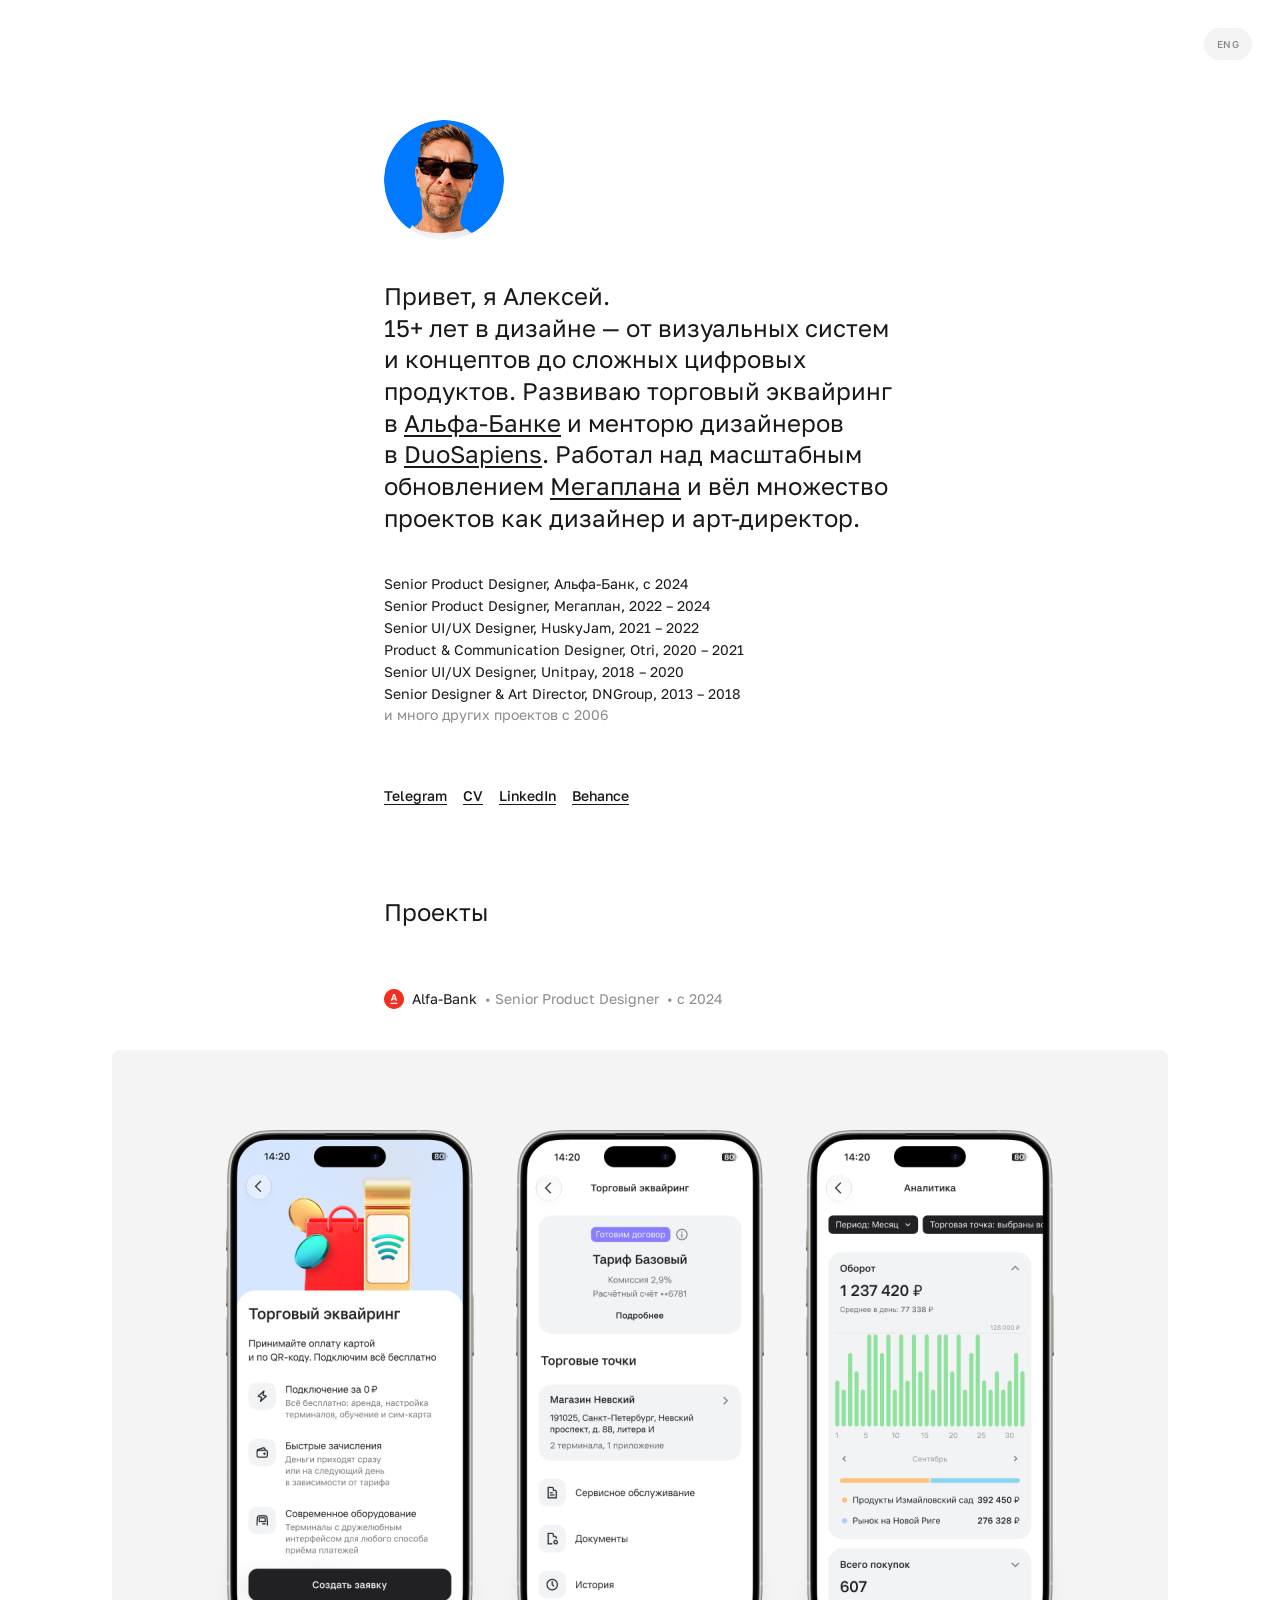
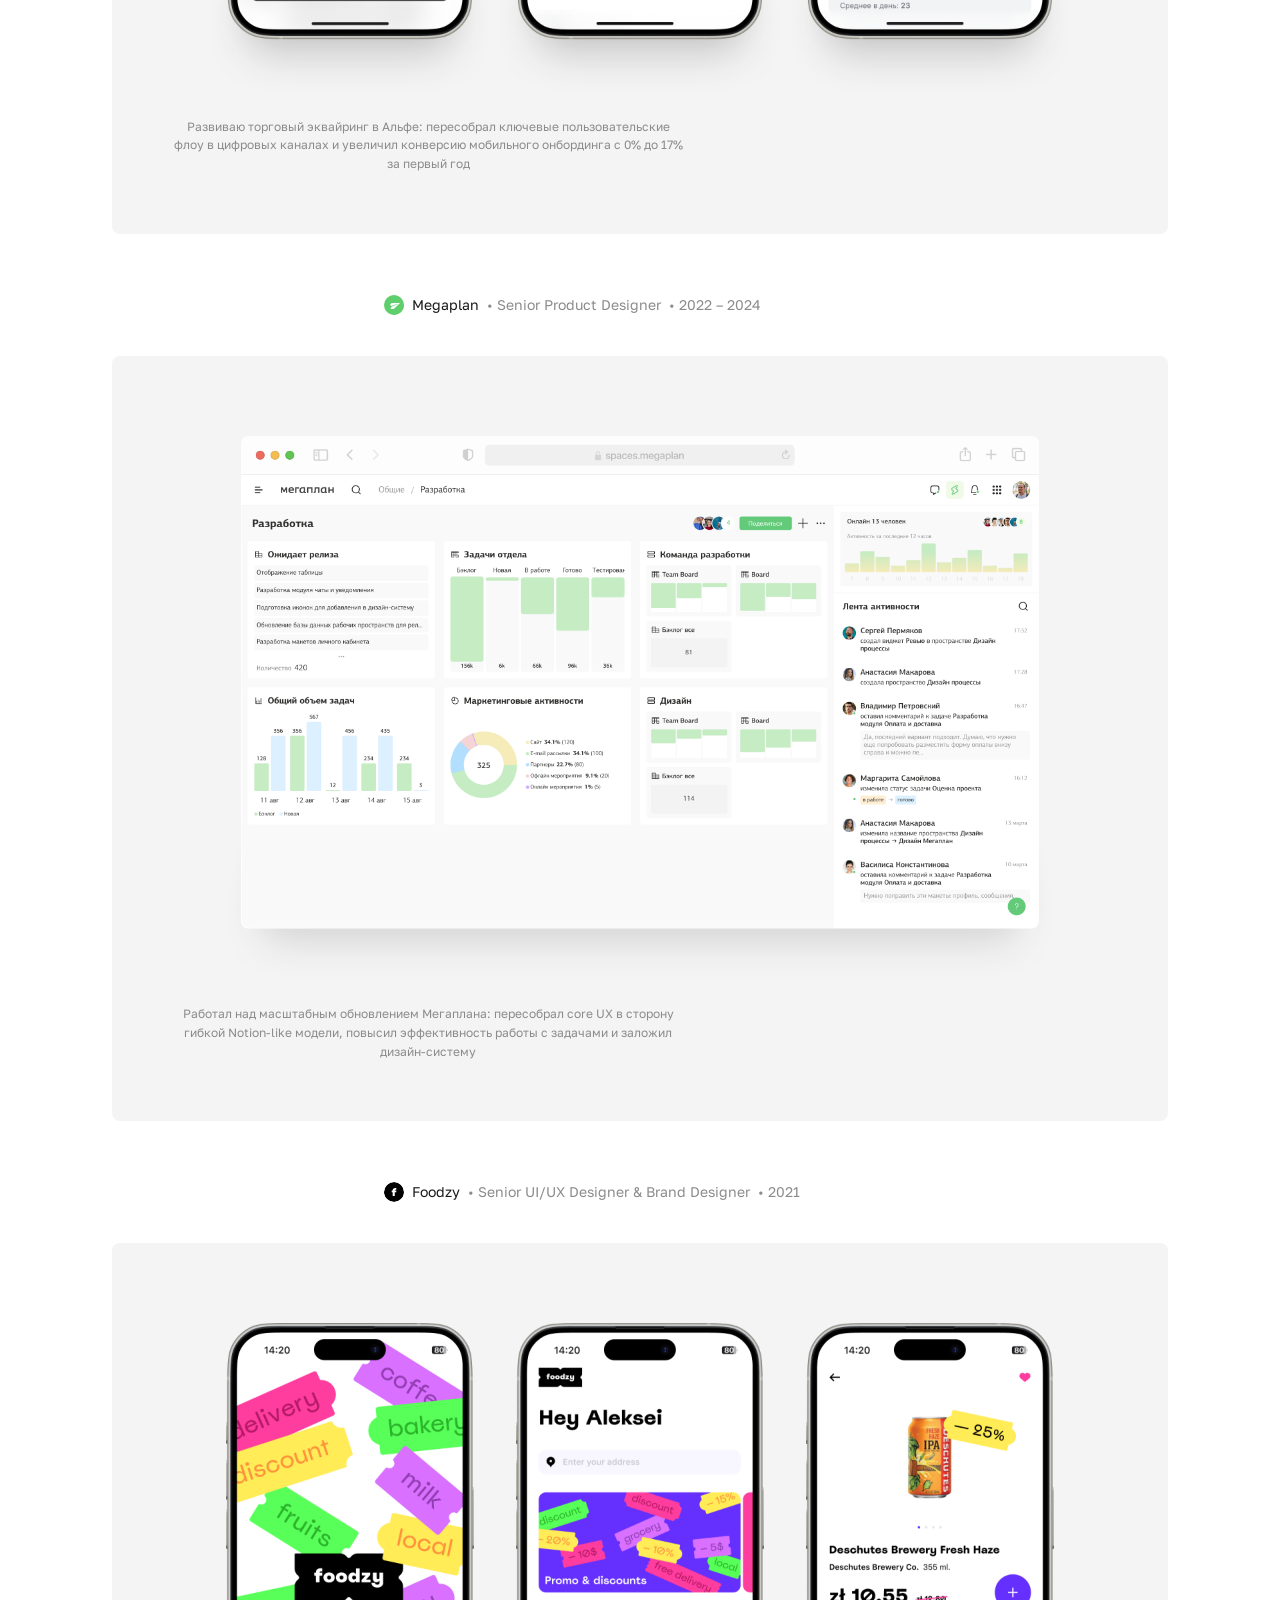
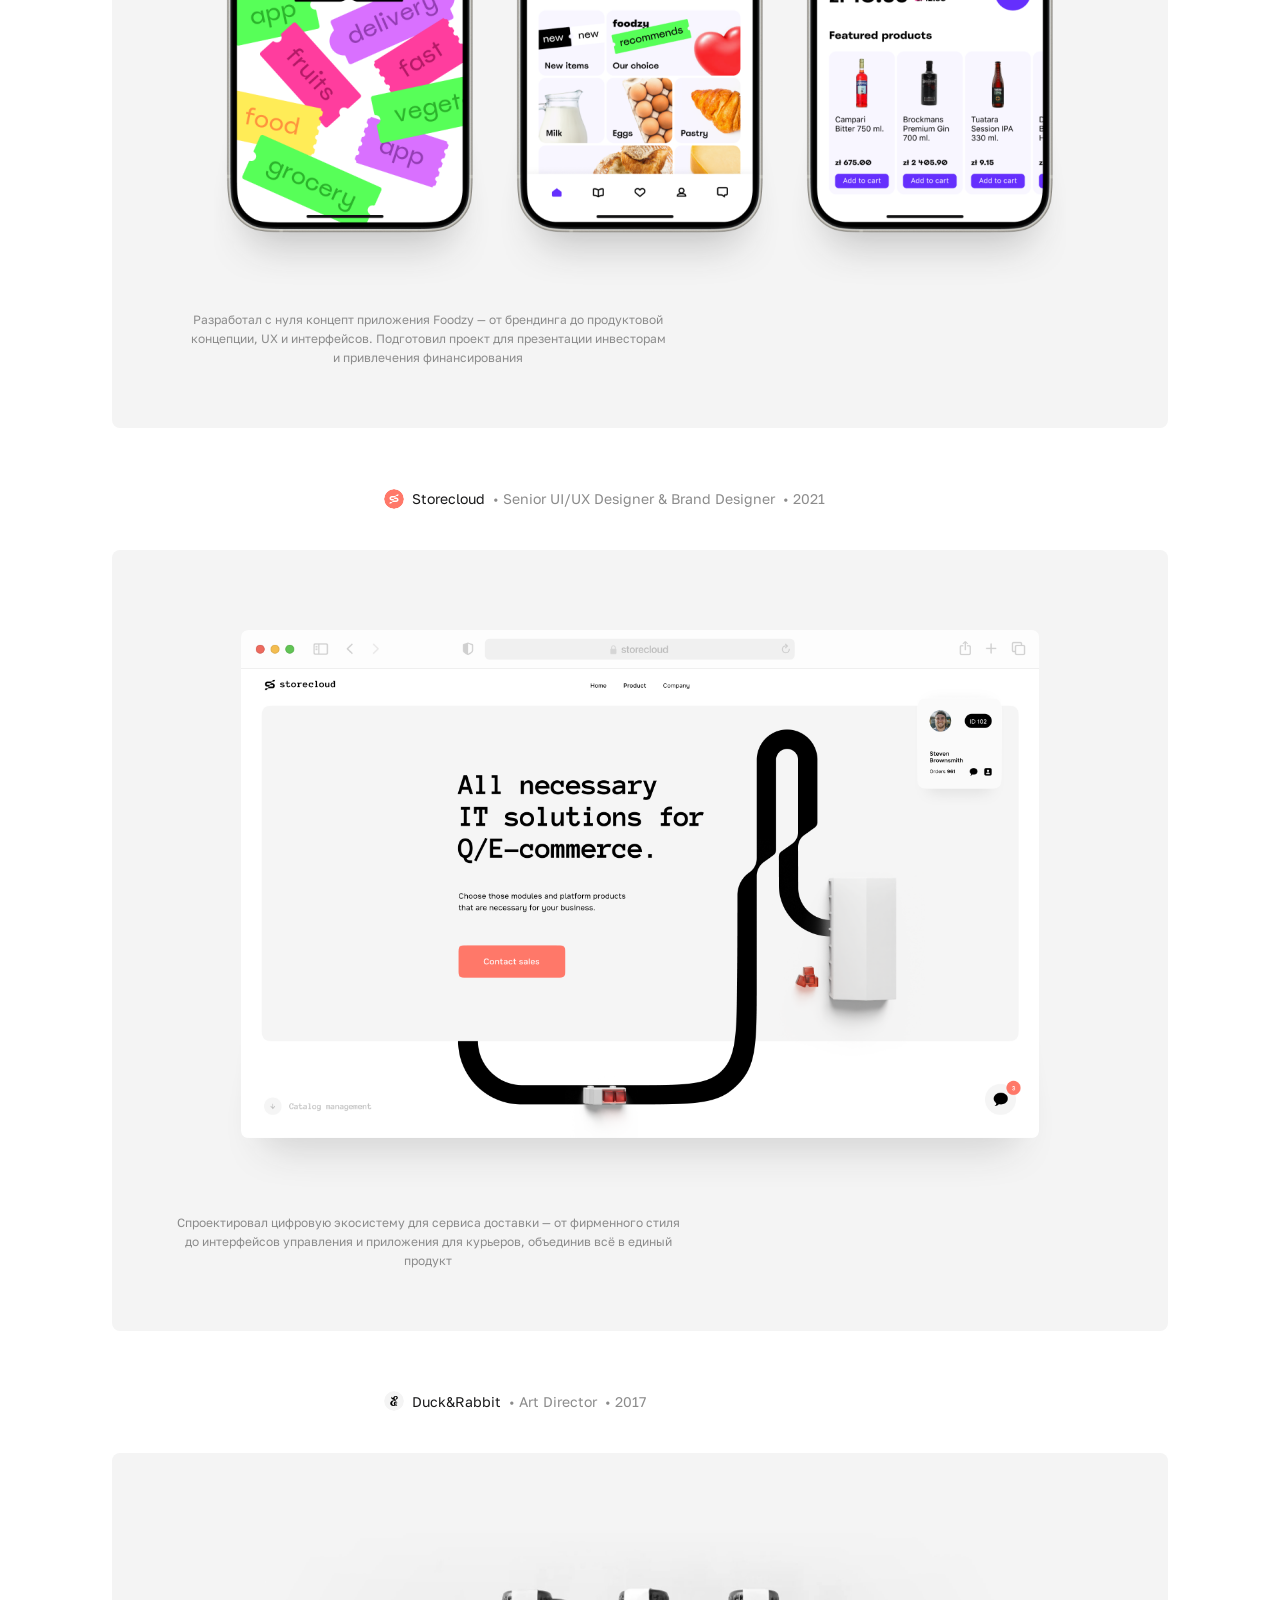
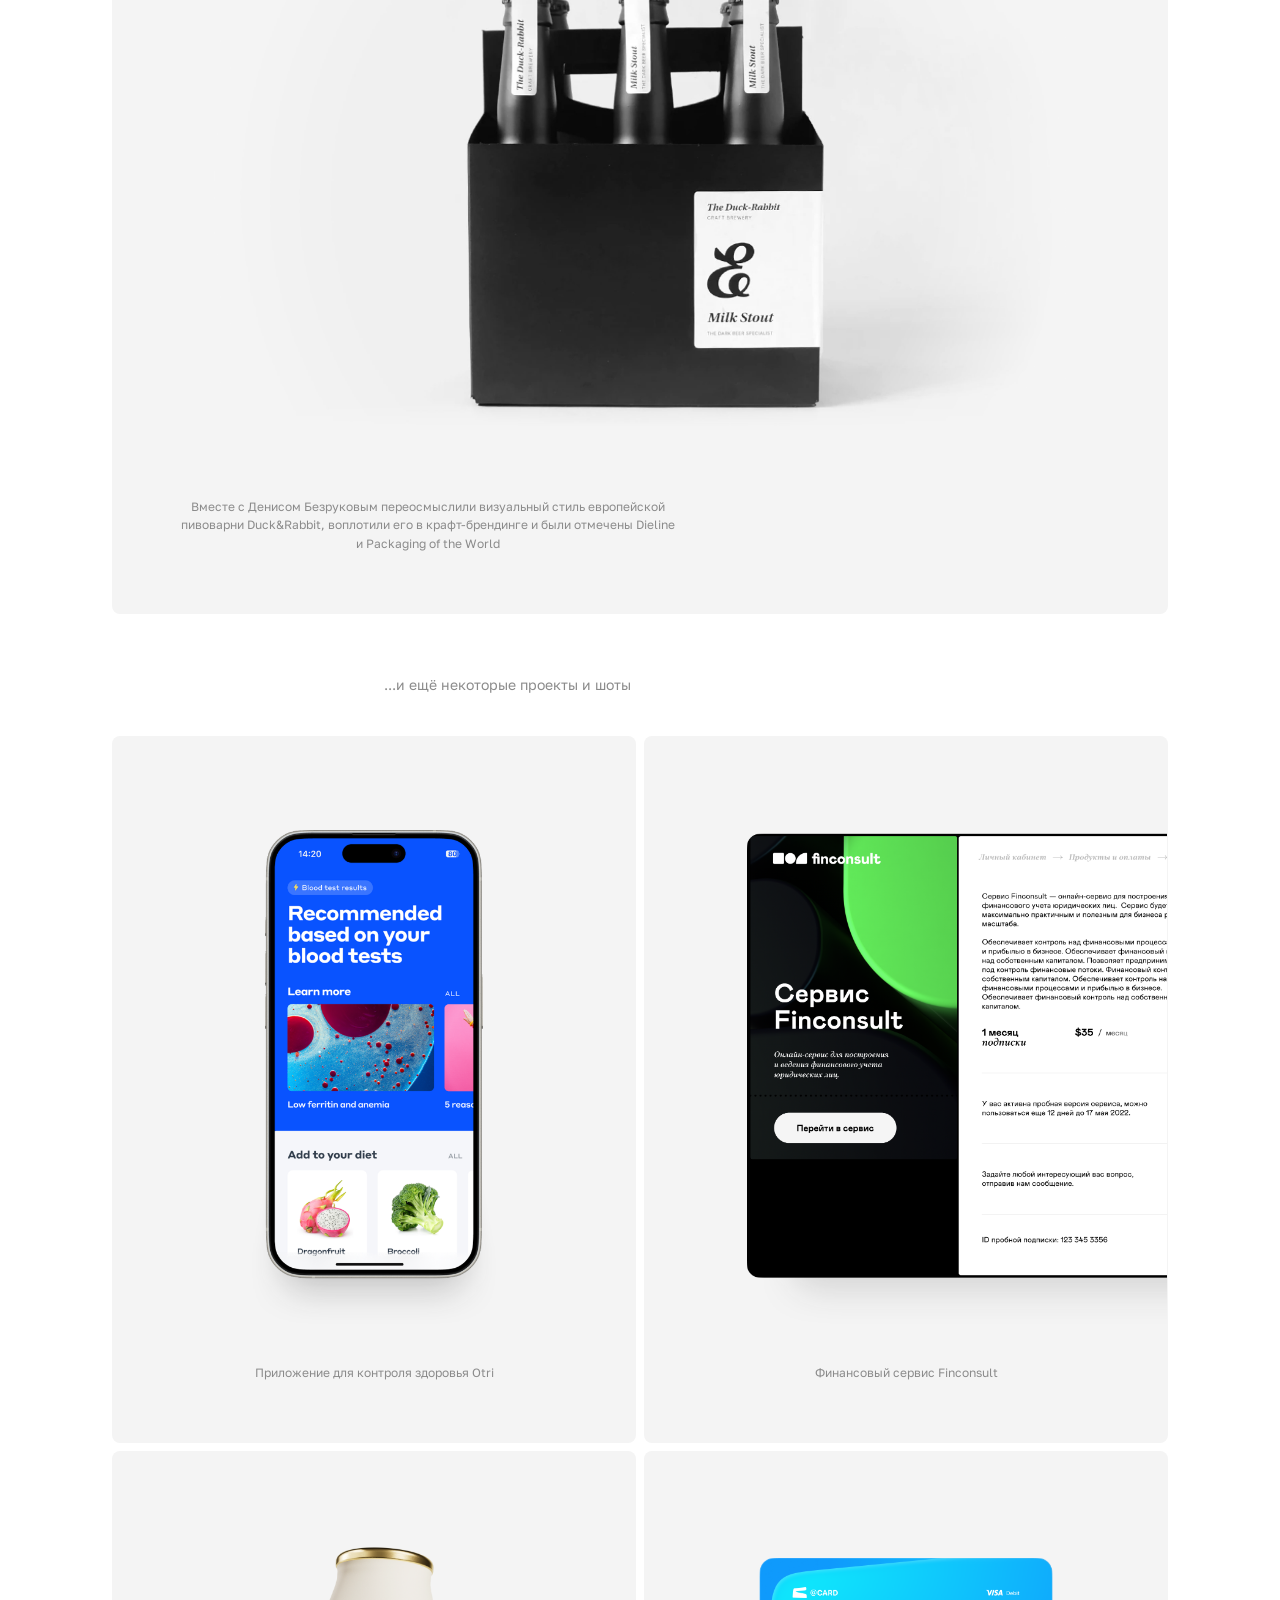
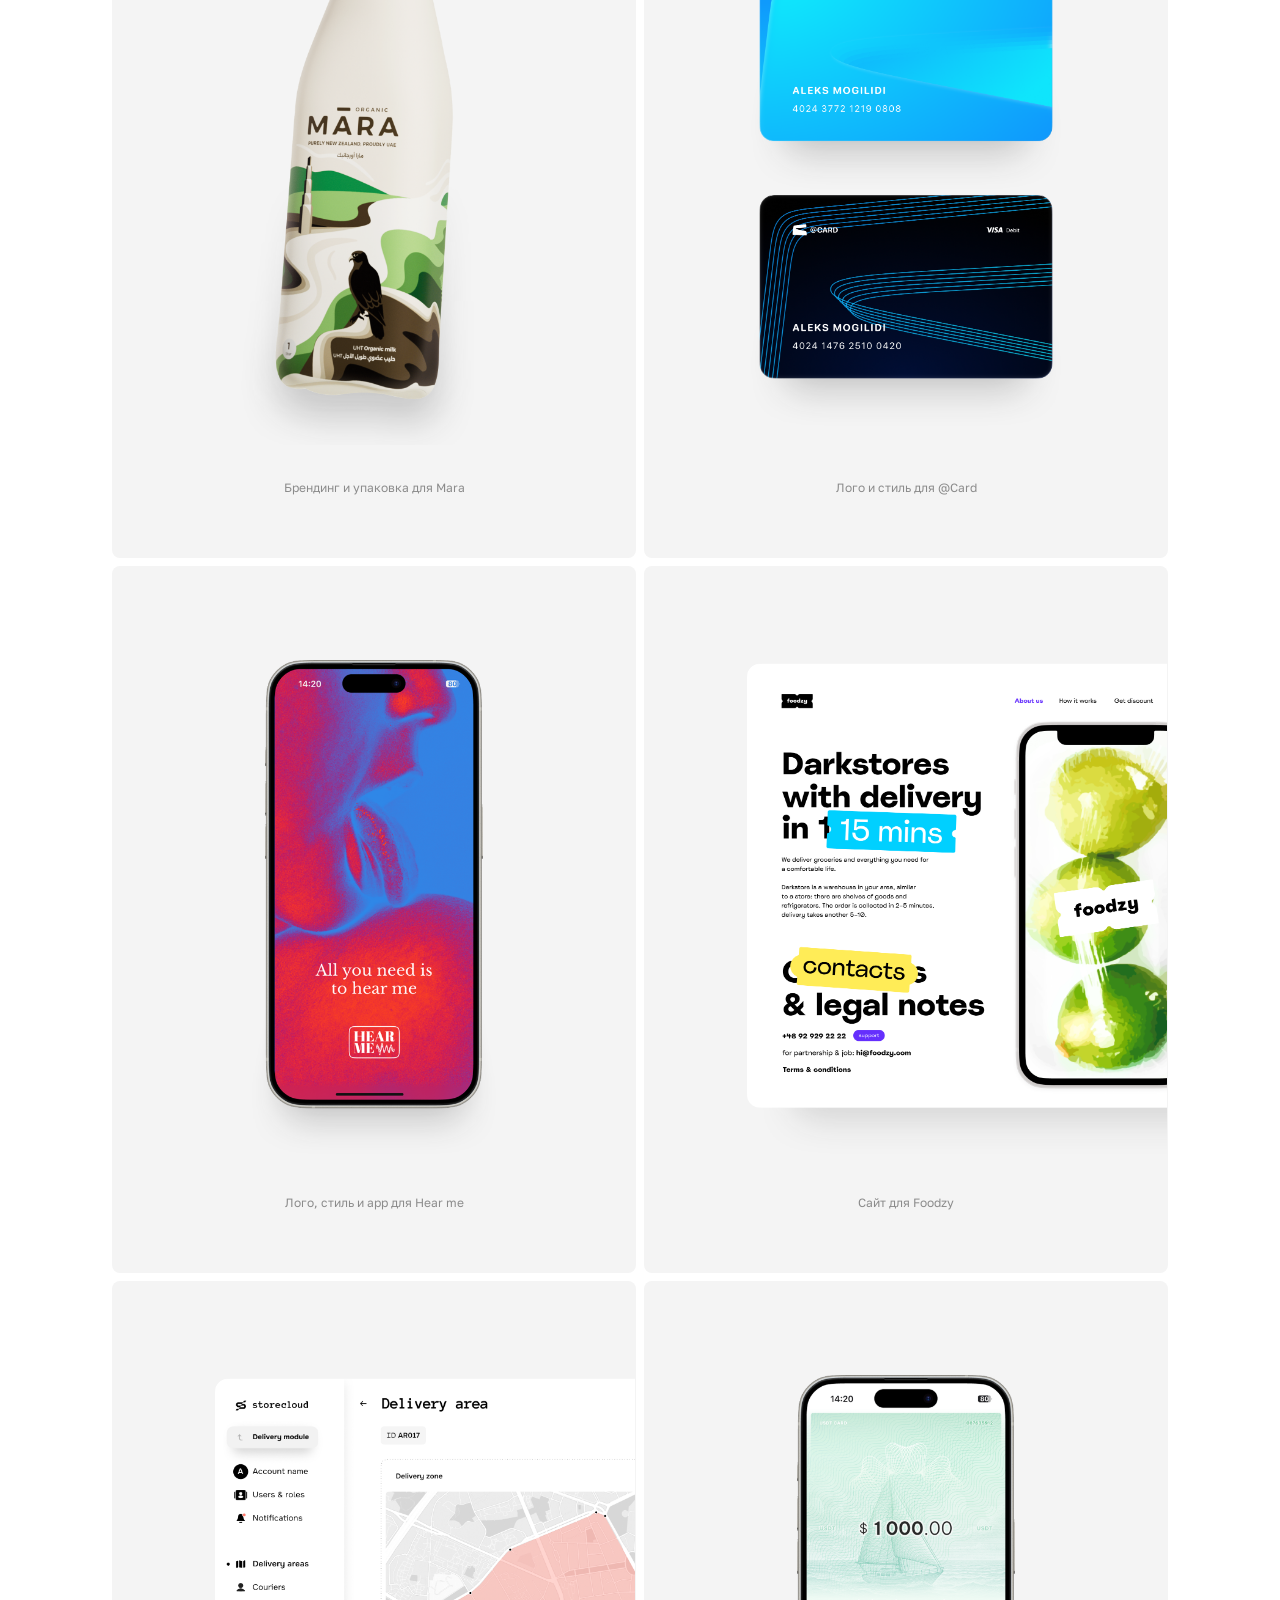
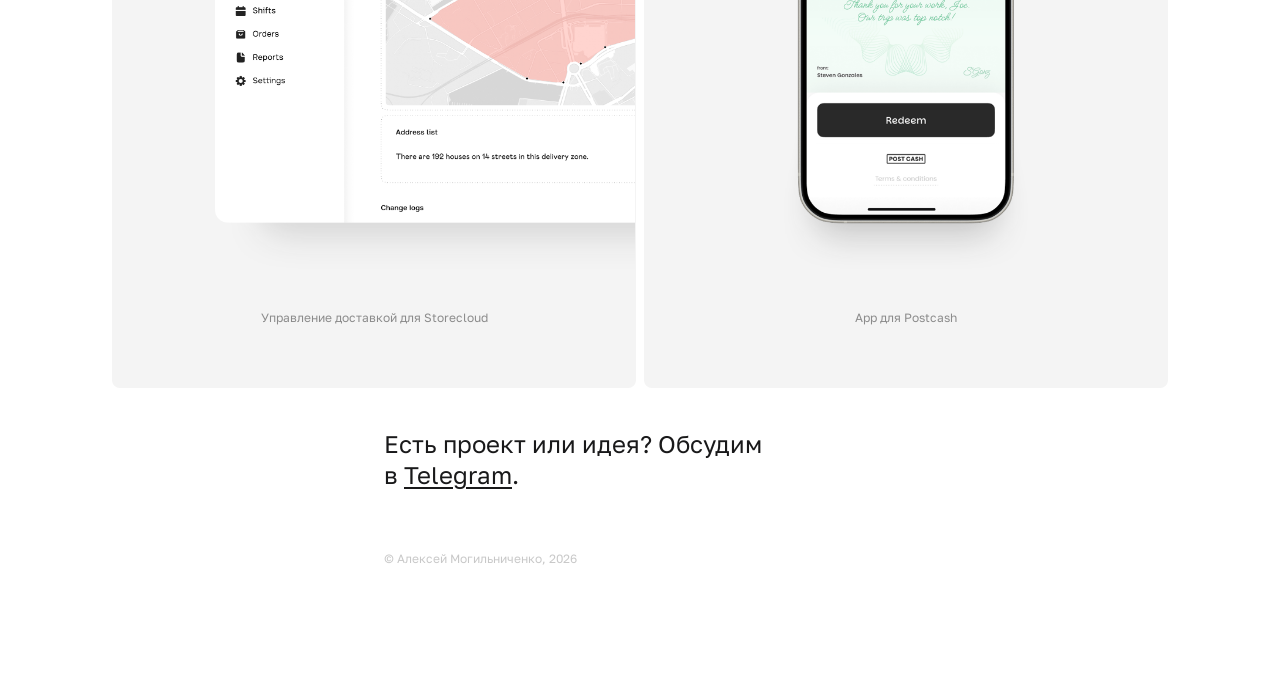
==== index.html @ b9fe9470 "Match Duck Rabbit logo background to cards" ====
<!DOCTYPE html>
<html lang="ru">
<head>
  <meta charset="UTF-8" />
  <meta name="viewport" content="width=device-width, initial-scale=1.0" />
  <title>Алексей — Product Designer</title>
  <link rel="icon" type="image/png" href="favicon.png" />
  <link rel="preconnect" href="https://fonts.googleapis.com" />
  <link rel="preconnect" href="https://fonts.gstatic.com" crossorigin />
  <link href="https://fonts.googleapis.com/css2?family=Golos+Text:wght@400;500;600&display=swap" rel="stylesheet" />
  <style>
    /* ── Reset ────────────────────────────────────── */
    *, *::before, *::after { box-sizing: border-box; margin: 0; padding: 0; }

    /* ── Tokens ───────────────────────────────────── */
    :root {
      --color-text:    #19191a;
      --color-muted:   #8b8b8b;
      --color-tag-bg:  #e8e8e8;
      --color-card-bg: #f4f4f4;
      --color-page-bg: #ffffff;
      --color-hover:   #0079FF;
      --color-hover-bg: rgba(0, 121, 255, 0.08);

      --font-main: 'Golos Text', sans-serif;

      --motion-duration-instant: 120ms;
      --motion-duration-fast: 180ms;
      --motion-duration-normal: 260ms;
      --motion-duration-medium: 380ms;
      --motion-duration-slow: 560ms;
      --motion-duration-cinematic: 760ms;
      --motion-ease-standard: cubic-bezier(0.2, 0.8, 0.2, 1);
      --motion-ease-out: cubic-bezier(0.16, 1, 0.3, 1);
      --motion-ease-in-out: cubic-bezier(0.65, 0, 0.35, 1);

      --page-width:    1600px;
      --content-width: 1040px;
      --content-pad-top: 120px;
    }

    /* ── Base ─────────────────────────────────────── */
    html { font-size: 16px; }
    body {
      font-family: var(--font-main);
      background: var(--color-page-bg);
      color: var(--color-text);
      -webkit-font-smoothing: antialiased;
      min-height: 100vh;
    }
    /* ── Page shell ───────────────────────────────── */
    .page {
      width: 100%;
      max-width: var(--page-width);
      margin: 0 auto;
    }

    .content {
      max-width: var(--content-width);
      width: 100%;
      margin: 0 auto;
      padding-top: var(--content-pad-top);
      padding-bottom: 120px;
      padding-left: clamp(24px, 5vw, 48px);
      padding-right: clamp(24px, 5vw, 48px);
      display: flex;
      flex-direction: column;
      gap: 62px;
    }

    /* ── Hero / Text section ──────────────────────── */
    .hero {
      display: flex;
      flex-direction: column;
      gap: 40px;
      padding: 0;
    }

    .hero__description {
      display: flex;
      flex-direction: column;
      gap: 0;
      padding-left: 8px;
    }

    .hero__line1 {
      display: flex;
      align-items: center;
      gap: 12px;
      margin-bottom: -4px;
    }

    .hero__greeting {
      font-size: clamp(27px, 3vw, 33px);
      font-weight: 400;
      line-height: 1.32;
      color: var(--color-text);
      white-space: nowrap;
    }

    .hero__portrait {
      display: block;
      width: 120px;
      height: 120px;
      border-radius: 50%;
      object-fit: cover;
      flex-shrink: 0;
      margin-left: 8px;
    }

    .hero__bio a {
      color: inherit;
      text-decoration: underline;
      text-underline-offset: 3px;
      transition: color var(--motion-duration-normal) var(--motion-ease-standard), transform var(--motion-duration-instant) var(--motion-ease-standard);
    }

    .hero__bio a:hover {
      color: var(--color-hover);
      text-decoration: none;
    }

    .hero__bio {
      font-size: clamp(27px, 3vw, 33px);
      font-weight: 400;
      line-height: 1.32;
      color: var(--color-text);
      max-width: 944px;
    }

    /* ── Experience list ──────────────────────────── */
    .hero__experience {
      width: 100%;
      padding-left: 8px;
    }

    .hero__exp-list {
      font-size: 16px;
      font-weight: 400;
      line-height: 1.56;
      color: var(--color-text);
    }

    .hero__exp-list .muted {
      color: var(--color-muted);
    }

    .hero__actions {
      display: flex;
      align-items: center;
      gap: 16px;
      flex-wrap: wrap;
    }

    .hero__action {
      display: flex;
      padding: 20px 24px;
      justify-content: center;
      align-items: center;
      gap: 10px;
      border: 0;
      border-radius: 9999px;
      position: relative;
      overflow: hidden;
      isolation: isolate;
      z-index: 0;
      background: transparent;
      color: var(--color-text);
      text-decoration: none;
      font: 500 16px/1.25 var(--font-main);
      cursor: pointer;
      transition: color var(--motion-duration-normal) var(--motion-ease-standard), transform var(--motion-duration-instant) var(--motion-ease-standard);
    }

    .hero__action::before {
      content: "";
      position: absolute;
      inset: 0;
      border-radius: inherit;
      background: var(--color-card-bg);
      transition: background-color var(--motion-duration-normal) var(--motion-ease-standard);
    }

    .hero__action:hover,
    .hero__action:focus-visible {
      color: var(--color-hover);
      transform: translateY(-1px);
    }

    .hero__action > span {
      position: relative;
      z-index: 1;
    }

    .hero__action-muted {
      opacity: 0.32;
    }

    .hero__action:hover::before,
    .hero__action:focus-visible::before {
      background: var(--color-hover-bg);
    }

    /* ── Projects section ─────────────────────────── */
    .projects {
      display: flex;
      flex-direction: column;
      gap: 16px;
    }

    .projects__cta {
      margin: 32px 0 0;
      padding-left: 8px;
      max-width: 944px;
      font-size: clamp(27px, 3vw, 33px);
      font-weight: 400;
      line-height: 1.32;
      color: var(--color-text);
    }

    .projects__cta a {
      color: inherit;
      text-decoration: underline;
      text-underline-offset: 3px;
      transition: color var(--motion-duration-normal) var(--motion-ease-standard);
    }

    .projects__cta a:hover {
      color: var(--color-hover);
      text-decoration: none;
    }

    .projects__copyright {
      color: rgb(from var(--color-muted) r g b / 0.48);
      font-size: 12px;
      font-weight: 400;
      line-height: 1.4;
      text-align: left;
      margin: 24px 0 0;
      padding-left: 8px;
    }

    .projects__more {
      color: var(--color-muted);
      font-size: 14px;
      font-weight: 400;
      line-height: 1.56;
      margin: 32px 0 0;
      padding-left: 8px;
    }

    .language-toggle {
      position: fixed;
      top: 28px;
      right: 28px;
      z-index: 10;
      display: flex;
      padding: 9px 13px;
      justify-content: center;
      align-items: center;
      gap: 10px;
      border: 0;
      border-radius: 9999px;
      background: var(--color-card-bg);
      color: var(--color-muted);
      font-family: var(--font-main);
      font-size: 10px;
      font-weight: 500;
      line-height: 1.4;
      letter-spacing: 0.04em;
      text-transform: uppercase;
      cursor: pointer;
      transition: background-color var(--motion-duration-normal) var(--motion-ease-standard), color var(--motion-duration-normal) var(--motion-ease-standard), transform var(--motion-duration-instant) var(--motion-ease-standard);
    }

    .hero__action:focus-visible,
    .language-toggle:focus-visible {
      outline: 2px solid var(--color-hover);
      outline-offset: 4px;
    }

    .language-toggle:hover,
    .language-toggle:focus-visible {
      background: var(--color-hover-bg);
      color: var(--color-hover);
      transform: none;
    }

    .language-toggle:active,
    .hero__action:active,
    .case-study__back--fixed:active { transform: scale(0.98); }

    .shots-grid {
      display: grid;
      grid-template-columns: repeat(2, minmax(0, 1fr));
      gap: 8px;
      width: 100%;
      margin-top: 32px;
    }

    .shot-card {
      height: 572px;
      border-radius: 24px;
      overflow: hidden;
      display: flex;
      flex-direction: column;
      align-items: center;
      justify-content: center;
      padding: 40px 24px 24px;
      background: var(--color-card-bg);
      color: var(--color-muted);
      position: relative;
      transform: scale(1);
      transform-origin: center center;
      transition: transform var(--motion-duration-medium) var(--motion-ease-out);
    }

    .shot-card:hover {
      transform: scale(1.006);
    }

    .shot-card:not(:hover) {
      transition: transform var(--motion-duration-fast) var(--motion-ease-out);
    }

    .shot-card__media {
      flex: 0 0 auto;
      min-height: 0;
      display: flex;
      align-items: center;
      justify-content: center;
      transform: translateY(4px);
      transition: transform var(--motion-duration-medium) var(--motion-ease-out);
    }

    .shot-card:hover .shot-card__media {
      transform: translateY(0);
    }

    .shot-card:not(:hover) .shot-card__media {
      transition: transform var(--motion-duration-fast) var(--motion-ease-out);
    }

    .shot-card__image {
      display: block;
      width: 100%;
      height: 500px;
      max-width: 100%;
      max-height: none;
      object-fit: contain;
      opacity: 0;
      transition: opacity var(--motion-duration-normal) var(--motion-ease-out);
    }

    .shot-card--finconsult .shot-card__media,
    .shot-card--storecloud-delivery .shot-card__media,
    .shot-card--foodzy-site .shot-card__media {
      width: calc(100% + 23px);
      margin-right: -23px;
      align-self: flex-end;
      justify-content: flex-end;
    }

    .shot-card--finconsult .shot-card__image,
    .shot-card--storecloud-delivery .shot-card__image,
    .shot-card--foodzy-site .shot-card__image {
      object-position: right center;
    }

    .shot-card__title {
      position: absolute;
      left: 24px;
      right: 24px;
      bottom: 36px;
      margin: 0;
      font-size: 13px;
      font-weight: 400;
      line-height: 1.56;
      text-align: center;
      color: var(--color-muted);
      opacity: 0;
      transform: translateY(6px);
      transition:
        transform var(--motion-duration-medium) var(--motion-ease-out) 50ms,
        opacity var(--motion-duration-medium) var(--motion-ease-out) 50ms;
    }

    .shot-card:hover .shot-card__title {
      opacity: 1;
      transform: translateY(0);
    }

    .shot-card:not(:hover) .shot-card__title {
      transition:
        transform var(--motion-duration-medium) var(--motion-ease-in-out),
        opacity var(--motion-duration-medium) var(--motion-ease-in-out);
    }

    /* ── Card ─────────────────────────────────────── */
    .card {
      background: var(--color-card-bg);
      border-radius: 24px;
      overflow: visible;
      padding: clamp(24px, 4.6vw, 48px);
      display: flex;
      flex-direction: column;
      gap: 0;
      position: relative;
      color: inherit;
      text-decoration: none;
      transition: transform var(--motion-duration-medium) var(--motion-ease-out);
    }

    a.card {
      cursor: pointer;
    }

    .card:hover,
    .card:focus-visible {
      transform: scale(1.006);
      z-index: 1;
    }

    .card:not(:hover):not(:focus-visible) {
      transition: transform var(--motion-duration-fast) var(--motion-ease-out);
    }

    /* Card header row: logo + year */
    .card__header {
      display: flex;
      align-items: center;
      justify-content: space-between;
      margin-bottom: 40px;
    }

    /* Logo circle */
    .card__logo {
      width: 40px;
      height: 40px;
      border-radius: 24px;
      display: flex;
      align-items: center;
      justify-content: center;
      flex-shrink: 0;
      overflow: hidden;
    }

    .card__logo img {
      display: block;
    }

    .card__logo--alfa {
      background-color: #ef3124;
    }

    .card__logo--alfa img {
      width: 18px;
      height: 24px;
    }

    .card__logo--megaplan {
      background-color: #5fce6c;
      padding-left: 2px;
      padding-top: 2px;
    }

    .card__logo--megaplan img {
      width: 22px;
      height: auto;
    }

    .card__logo--plain img {
      width: 40px;
      height: 40px;
      border-radius: 12px;
    }

    /* Year tag pill */
    .card__tag {
      background: var(--color-tag-bg);
      border-radius: 32px;
      padding: 9px 13px;
      font-size: 10px;
      font-weight: 500;
      line-height: 1.4;
      letter-spacing: 0.04em;
      text-transform: uppercase;
      color: var(--color-muted);
      flex-shrink: 0;
    }

    /* Card image area */
    .card__image-wrap {
      width: 100%;
      max-width: 852px;
      margin: 0 auto;
      display: flex;
      align-items: center;
      justify-content: center;
      background: transparent;
      border-radius: 16px;
      overflow: hidden;
      transform: translateY(0);
      transition: transform var(--motion-duration-medium) var(--motion-ease-out);
    }

    .card__image-wrap img {
      display: block;
      width: 100%;
      height: auto;
      vertical-align: bottom;
      border-radius: 16px;
      opacity: 0;
      transition: opacity var(--motion-duration-normal) var(--motion-ease-out);
    }

    .card__image-wrap img.is-loaded,
    .shot-card__image.is-loaded { opacity: 1; }

    .card:hover .card__image-wrap,
    .card:focus-visible .card__image-wrap {
      transform: translateY(-3px);
    }

    .card:not(:hover):not(:focus-visible) .card__image-wrap {
      transition: transform var(--motion-duration-fast) var(--motion-ease-out);
    }



    .card__desc {
      display: block;
      justify-items: center;
      margin-top: 0;
      opacity: 1;
      visibility: visible;
      transform: none;
      transition: none;
    }


    .card__desc p {
      width: min(50%, 588px);
      min-height: 0;
      overflow: visible;
      font-size: 13px;
      font-weight: 400;
      line-height: 1.56;
      color: var(--color-muted);
      text-align: center;
    }

    @media (max-width: 900px) {
      :root {
        --content-pad-top: 72px;
        --motion-duration-medium: 320ms;
        --motion-duration-slow: 420ms;
      }

      .content {
        gap: 48px;
        padding-bottom: 80px;
      }

      .hero {
        gap: 32px;
      }

      .hero__line1 {
        margin-bottom: 0;
      }

      .hero__portrait {
        width: 104px;
        height: 104px;
      }

      .projects {
        gap: 14px;
      }

      .card__header {
        margin-bottom: 32px;
      }

    }

    @media (max-width: 640px) {
      :root {
        --content-pad-top: 44px;
      }

      .content {
        gap: 40px;
        padding-left: 16px;
        padding-right: 16px;
        padding-bottom: 56px;
      }

      .hero {
        gap: 28px;
      }

      .hero__line1 {
        gap: 10px;
        margin-bottom: 4px;
      }

      .hero__greeting,
      .hero__bio {
        font-size: 25px;
        line-height: 1.34;
      }

      .hero__portrait {
        width: 104px;
        height: 104px;
      }

      .hero__exp-list {
        font-size: 15px;
        line-height: 1.5;
      }

      .card {
        border-radius: 18px;
        overflow: hidden;
        padding: 18px;
        cursor: default;
      }


      .card:hover,
      .card:focus-visible {
        transform: none;
      }

      .card:hover .card__image-wrap,
      .card:focus-visible .card__image-wrap,
      .card:not(:hover) .card__image-wrap {
        transform: none;
      }

      .card__header {
        margin-bottom: 20px;
      }

      .card__logo {
        width: 36px;
        height: 36px;
      }

      .card__tag {
        padding: 8px 11px;
      }

      .card__image-wrap {
        max-width: none;
        min-height: clamp(228px, 66vw, 360px);
        overflow: visible;
      }

      .card__image-wrap,
      .card__image-wrap img {
        border-radius: 12px;
      }

      .card__image-wrap img {
        width: min(108%, 520px);
        max-width: none;
      }

      .projects__more {
        font-size: 13px;
        line-height: 1.48;
        margin-top: 32px;
      }

      .language-toggle {
        top: 28px;
        right: 28px;
        font-size: 10px;
        line-height: 1.4;
      }

      .shots-grid {
        grid-template-columns: repeat(2, minmax(0, 1fr));
        gap: 8px;
        margin-top: 32px;
      }

      .shot-card {
        height: clamp(260px, 78vw, 360px);
        border-radius: 18px;
        padding: 28px 12px 52px;
        transform: none;
      }

      .shot-card:hover {
        transform: none;
      }

      .shot-card__media,
      .shot-card:hover .shot-card__media,
      .shot-card:not(:hover) .shot-card__media {
        transform: none;
        transition: none;
      }

      .shot-card__image {
        height: clamp(176px, 55vw, 268px);
      }

      .shot-card--finconsult .shot-card__media,
      .shot-card--storecloud-delivery .shot-card__media,
      .shot-card--foodzy-site .shot-card__media {
        width: calc(100% + 11px);
        margin-right: -11px;
      }

      .shot-card__title,
      .shot-card:hover .shot-card__title,
      .shot-card:not(:hover) .shot-card__title {
        left: 12px;
        right: 12px;
        bottom: 18px;
        font-size: 13px;
        line-height: 1.48;
        opacity: 1;
        transform: none;
        transition: none;
      }

      .card__desc,
      .card:hover .card__desc,
      .card:focus-visible .card__desc {
        display: block;
        margin-top: 9px;
        opacity: 1;
        visibility: visible;
        transform: none;
        transition: none;
      }

      .card__desc p {
        width: 100%;
        min-height: 0;
        overflow: visible;
        font-size: 13px;
        line-height: 1.48;
        text-align: center;
      }
    }

    @media (max-width: 390px) {
      .content {
        padding-left: 12px;
        padding-right: 12px;
      }

      .hero__greeting,
      .hero__bio {
        font-size: 23px;
      }

      .card {
        padding: 16px;
      }

      .shots-grid {
        gap: 8px;
      }

      .shot-card {
        height: clamp(238px, 76vw, 320px);
        padding: 24px 10px 48px;
      }

      .shot-card__image {
        height: clamp(158px, 52vw, 232px);
      }
    }

  <style>
    html { scroll-behavior: smooth; }
    .card[href] { cursor: pointer; }
    .card[href]:focus-visible,
    .case-study a:focus-visible { outline: 2px solid var(--color-hover); outline-offset: 5px; }
    body.case-open .content { display: none; }
    .case-study {
      display: none;
      width: 100%;
      max-width: var(--content-width);
      margin: 0 auto;
      padding: var(--content-pad-top) clamp(24px, 5vw, 48px) 120px;
      color: var(--color-text);
    }
    .case-study.is-active { display: block; animation: case-study-enter var(--motion-duration-normal) var(--motion-ease-out) both; }
    @keyframes case-study-enter {
      from { opacity: 0; transform: translateY(8px); }
      to { opacity: 1; transform: translateY(0); }
    }
    .case-study__back--fixed {
      position: fixed;
      top: 28px;
      left: 26px;
      right: auto;
      z-index: 11;
      width: 32px;
      height: 32px;
      padding: 0;
      border-radius: 50%;
      display: flex;
      align-items: center;
      justify-content: center;
      opacity: 0;
      visibility: hidden;
      pointer-events: none;
      transform: scale(0.96);
      text-decoration: none;
      line-height: 0;
      transition: opacity var(--motion-duration-fast) var(--motion-ease-out), transform var(--motion-duration-fast) var(--motion-ease-out), visibility var(--motion-duration-fast) var(--motion-ease-out), background-color var(--motion-duration-normal) var(--motion-ease-standard), color var(--motion-duration-normal) var(--motion-ease-standard);
    }
    body.case-open .case-study__back--fixed { opacity: 1; visibility: visible; pointer-events: auto; transform: scale(1); }
    .case-study__back-icon { display: block; width: 7px; height: 10px; }
    .case-study__bottom .case-study__back {
      color: var(--color-text);
      text-decoration: none;
      transition: color var(--motion-duration-normal) var(--motion-ease-standard);
    }
    .case-study__bottom .case-study__back:hover { color: var(--color-hover); }
    .case-study__hero { padding: 0 8px; }
    .case-study__title {
      max-width: 700px;
      font-size: 34px;
      line-height: 1.55;
      font-weight: 400;
      letter-spacing: 0;
    }
    .case-study__lead {
      max-width: 600px;
      margin-top: 40px;
      color: var(--color-text);
      font-size: 16px;
      line-height: 1.5;
    }
    .case-study__facts {
      display: flex;
      flex-wrap: wrap;
      gap: 20px 40px;
      margin-top: 30px;
      padding: 0;
      border: 0;
    }
    .case-study__fact-label { display: block; margin-bottom: 6px; color: var(--color-muted); font-size: 12px; }
    .case-study__fact-value { font-size: 14px; line-height: 1.5; }
    .case-study__cover {
      aspect-ratio: 1.62;
      width: 100%;
      min-height: 0;
      margin-top: 62px;
      border-radius: 40px;
    }
    .case-study__section {
      display: block;
      margin-top: 62px;
      padding: 0;
      border: 0;
    }
    .case-study__section h2 {
      margin-left: 8px;
      font-size: 34px;
      line-height: 1.55;
      font-weight: 400;
      letter-spacing: 0;
    }
    .case-study__copy {
      width: min(73%, 688px); /* 8-column span of the 1040px case grid */
      max-width: none;
      margin: 38px 0 0 8px;
      font-size: 16px;
      line-height: 1.5;
    }
    .case-study__copy p + p { margin-top: 16px; }
    .case-study__subheading {
      margin: 0 0 16px;
      font: inherit;
      font-weight: 500;
    }

    .case-study__section > .case-study__copy { margin-left: 8px; }
    .case-study__intro p:first-child, .case-study__intro p:first-child strong { font-weight: 500; }
    .case-study__result-copy { margin-top: 24px; font-weight: 500; }

    .case-study--alfa .case-study__alfa-cover {
      display: flex;
      width: 100%;
      min-height: 0;
      aspect-ratio: 1.05;
      margin: 68px 0 0;
      align-items: center;
      justify-content: center;
      padding: clamp(24px, 4.6vw, 48px);
      overflow: hidden;
      background: var(--color-card-bg);
      border-radius: 24px;
    }
    .case-study--alfa .case-study__alfa-cover-video {
      display: block;
      width: min(40%, 560px);
      max-width: 100%;
      height: auto;
    }
    .case-study__alfa-gallery-placeholder {
      width: 100%;
      aspect-ratio: 1.05;
      margin-top: 62px;
      border-radius: 24px;
      background: var(--color-card-bg);
    }
    .case-study__alfa-gallery-placeholder--application {
      display: flex;
      min-height: 0;
      aspect-ratio: auto;
      justify-content: center;
      padding: clamp(24px, 4.6vw, 48px);
    }
    .case-study__alfa-gallery-placeholder--application img {
      display: block;
      width: min(40%, 560px);
      height: auto;
      border-radius: 18px;
    }
    .case-study__alfa-gallery-placeholder--equipment {
      display: flex;
      min-height: 0;
      aspect-ratio: auto;
      justify-content: center;
      padding: clamp(24px, 4.6vw, 48px);
      overflow: hidden;
    }
    .case-study__alfa-gallery-placeholder--equipment img {
      display: block;
      width: 100%;
      height: auto;
    }
    .case-study__status { margin: 32px 0 0 8px; color: #999; font-size: 12px; line-height: 1.5; }
    .case-study__progress {
      margin: 62px 0 0;
      color: #999;
      text-align: center;
      font-size: 15px;
      line-height: 1.5;
      font-weight: 400;
    }
    .case-study__placeholder {
      display: flex;
      min-height: 220px;
      padding: 24px;
      flex-direction: column;
      align-items: center;
      justify-content: center;
      gap: 10px;
      border-radius: 24px;
      background: var(--color-card-bg);
      color: var(--color-muted);
      text-align: center;
      font-size: 14px;
      line-height: 1.5;
    }
    .case-study__placeholder small { font-size: 12px; overflow-wrap: anywhere; }
    .case-study__gallery {
      display: grid;
      grid-template-columns: repeat(2, minmax(0, 1fr));
      gap: 16px;
      margin-top: 28px;
    }
    .case-study__gallery .case-study__placeholder { min-height: 0; aspect-ratio: 1.55; }
    .case-study__result { display: inline-block; margin: 8px 0 12px; font-size: clamp(48px, 9vw, 96px); line-height: 1; letter-spacing: -0.04em; }
    .case-study__bottom { display: flex; align-items: center; justify-content: space-between; gap: 20px; padding: 64px 10px 0; }
    .case-study__bottom .case-study__back { min-height: 44px; display: inline-flex; align-items: center; font-size: 14px; }
    @media (max-width: 900px) {
      .case-study { padding-bottom: 80px; }
    }
    @media (max-width: 640px) {
      .case-study { padding: var(--content-pad-top) 16px 56px; }
      .case-study__hero { padding: 0 8px; }
      .case-study__title, .case-study__section h2 { font-size: 29px; line-height: 1.4; }
      .case-study__lead { margin-top: 28px; font-size: 15px; }
      .case-study__facts { gap: 16px 24px; margin-top: 24px; }
      .case-study__cover { aspect-ratio: 1.15; margin-top: 40px; border-radius: 22px; }
      .case-study__section { margin-top: 40px; padding: 0; }
      .case-study__copy { width: calc(100% - 8px); max-width: none; margin-top: 28px; font-size: 15px; }
      .case-study--alfa .case-study__alfa-cover {
        aspect-ratio: 1.05;
        margin-top: 44px;
        padding: 18px;
        border-radius: 18px;
      }
      .case-study--alfa .case-study__alfa-cover-video { width: auto; height: 100%; max-width: 100%; max-height: 100%; object-fit: contain; }
      .case-study__alfa-gallery-placeholder { margin-top: 44px; border-radius: 18px; }
      .case-study__alfa-gallery-placeholder--application { padding: 18px; }
      .case-study__alfa-gallery-placeholder--application img { width: min(40%, 360px); border-radius: 14px; }
      .case-study__alfa-gallery-placeholder--equipment { padding: 18px; }
      .case-study__progress { margin-top: 40px; font-size: 14px; }
      .case-study__gallery { grid-template-columns: 1fr; gap: 12px; }
      .case-study__gallery .case-study__placeholder { aspect-ratio: 1.25; }
      .case-study__placeholder { min-height: 200px; border-radius: 18px; }
      .case-study__bottom { padding: 48px 4px 0; }
    }

    /* Figma home page refresh: measured content widths and always-visible captions */
    :root { --home-content-width: 1152px; }
    .content { max-width: var(--home-content-width); gap: 0; }
    .hero { gap: 0; }
    .hero__description {
      width: 100%; max-width: none;
      padding: 40px max(0px, calc((100% - 512px) / 2)) 0;
    }
    .hero__line1 { margin: 0; }
    .hero__greeting, .hero__bio { font-size: 24px; line-height: 1.32; }
    .hero__bio { max-width: 512px; }
    .hero__portrait { margin-left: max(0px, calc((100% - 512px) / 2)); }
    .hero__experience { padding: 40px max(0px, calc((100% - 512px) / 2)) 0; }
    .hero__exp-list { font-size: 14px; line-height: 1.56; }
    .hero__actions {
      width: 100%; padding: 60px max(0px, calc((100% - 512px) / 2)) 50px;
      justify-content: flex-start; gap: 16px;
    }
    .hero__action {
      padding: 0; border-radius: 0; overflow: visible; isolation: auto;
      font-size: 14px; line-height: 1.4; text-decoration: underline; text-underline-offset: 3px;
    }
    .hero__action::before { display: none; }
    .hero__action > span { z-index: auto; }
    .hero__action:hover, .hero__action:focus-visible { transform: none; }
    .projects { gap: 0; }
    .projects__title {
      width: 100%; min-height: 72px; padding: 40px max(0px, calc((100% - 512px) / 2)) 0;
      font-size: 24px; font-weight: 400; line-height: 1.32;
    }
    .project-meta { min-height: 122px; padding: 60px 0 40px; }
    .project-meta__inner {
      width: min(512px, 100%); margin: 0 auto; display: flex; align-items: center;
      flex-wrap: wrap; gap: 4px 8px; font-size: 14px; line-height: 1.56;
    }
    .project-meta__logo { width: 20px; height: 20px; border-radius: 50%; }
    .project-meta__logo svg, .project-meta__logo img { width: 20px; height: 20px; }
    .project-meta__name { color: var(--color-text); }
    .project-meta__role, .project-meta__period, .project-meta__separator { color: var(--color-muted); }
    .card {
      border-radius: 8px; padding: 80px 60px 60px; gap: 20px;
      transition: transform var(--motion-duration-medium) var(--motion-ease-out), opacity var(--motion-duration-normal) var(--motion-ease-out);
    }
    .card__header { display: none; }
    .card__image-wrap { border-radius: 0; }
    .card__image-wrap img { border-radius: 0; }
    .card__desc {
      display: block; margin: 0; opacity: 1; visibility: visible; transform: none;
      transition: none; overflow: visible;
    }
    .card:hover .card__desc, .card:focus-visible .card__desc {
      display: block; grid-template-rows: 1fr; margin-top: 0; opacity: 1; visibility: visible;
      transform: none; transition: none;
    }
    .card__desc p {
      width: min(512px, 100%); font-size: 12px; line-height: 1.56; text-align: center;
    }
    .shots-grid { gap: 8px; margin-top: 0; }
    .shot-card {
      height: 707px; border: 1px solid var(--color-card-bg); border-radius: 8px;
      padding: 60px; justify-content: flex-start; gap: 0; background: #fff;
    }
    .shot-card__media { width: min(400px, 100%); height: 568px; transform: none; }
    .shot-card__image { height: 500px; }
    .shot-card__title {
      position: static; width: min(400px, 100%); margin: 0; opacity: 1; transform: none;
      font-size: 12px; line-height: 1.56; text-align: center; transition: none;
    }
    .shot-card:hover .shot-card__title, .shot-card:not(:hover) .shot-card__title { opacity: 1; transform: none; }
    .projects__more {
      width: min(512px, 100%); min-height: 122px; margin: 0 auto;
      padding: 60px 0 40px; font-size: 14px; line-height: 1.56;
    }
    .projects__cta {
      width: min(512px, 100%); margin: 40px auto 0; padding: 0;
      font-size: 24px; line-height: 1.32;
    }
    .projects__copyright { width: min(512px, 100%); margin: 60px auto 0; padding: 0; }
    .card-hover-label {
      position: fixed; z-index: 100; top: 0; left: 0; pointer-events: none;
      padding: 8px 12px; border-radius: 999px; color: white; background: #19191a;
      font: 500 12px/1.2 var(--font-main); opacity: 0; visibility: hidden;
      transition: opacity 120ms ease, visibility 120ms ease; will-change: transform;
    }
    .card-hover-label.is-visible { opacity: 1; visibility: visible; }
    @media (max-width: 900px) {
      .card { padding: 56px 32px 44px; }
      .shot-card { padding: 40px 24px; }
      .shot-card__media { width: 100%; }
    }
    @media (max-width: 640px) {
      .content { gap: 0; }
      .hero { gap: 0; }
      .hero__description, .hero__experience { padding-left: 0; padding-right: 0; }
      .hero__description { padding-top: 32px; }
      .hero__portrait { margin-left: 0; }
      .hero__actions { padding: 40px 0 40px; gap: 14px; }
      .hero__greeting, .hero__bio { font-size: 23px; line-height: 1.34; }
      .projects__title { min-height: auto; padding: 28px 0 20px; }
      .project-meta { min-height: 0; padding: 28px 8px 20px; }
      .project-meta__inner { gap: 4px 6px; font-size: 12px; }
      .project-meta__logo, .project-meta__logo svg, .project-meta__logo img { width: 18px; height: 18px; }
      .card { border-radius: 8px; padding: 20px 16px 24px; gap: 12px; }
      .card__image-wrap { min-height: 0; }
      .card__image-wrap img { width: 100%; max-width: 100%; }
      .card__desc { margin: 0; }
      .card__desc p { width: 100%; font-size: 12px; line-height: 1.5; }
      .projects__more { min-height: 0; padding: 32px 0 24px; font-size: 13px; }
      .shots-grid { gap: 8px; }
      .shot-card { height: auto; min-height: 0; border-radius: 8px; padding: 20px 10px; gap: 12px; }
      .shot-card__media { width: 100%; height: clamp(176px, 55vw, 268px); }
      .shot-card__image { height: 100%; }
      .shot-card--finconsult .shot-card__media, .shot-card--storecloud-delivery .shot-card__media, .shot-card--foodzy-site .shot-card__media {
        width: 100%; margin-right: 0;
      }
      .shot-card__title { position: static; width: 100%; font-size: 11px; line-height: 1.45; }
      .projects__cta { margin-top: 32px; font-size: 23px; }
      .projects__copyright { margin-top: 60px; }
      .card-hover-label { display: none; }
    }


    /* Requested hover behavior refinements */
    .hero__action-muted { display: none; }
    .card, .card:hover, .card:focus-visible,
    .shot-card, .shot-card:hover,
    .card__image-wrap, .card:hover .card__image-wrap, .card:focus-visible .card__image-wrap,
    .shot-card__media, .shot-card:hover .shot-card__media, .shot-card:not(:hover) .shot-card__media {
      transform: none; transition: none;
    }
    .card:hover, .card:focus-visible { z-index: auto; }
    .shot-card { background: var(--color-card-bg); border: 0; }
    .card--coming-soon, a.card--coming-soon { cursor: default !important; }
    .shot-card--finconsult .shot-card__media,
    .shot-card--foodzy-site .shot-card__media,
    .shot-card--storecloud-delivery .shot-card__media {
      width: calc(100% + 60px); margin-right: -59px; align-self: flex-end; justify-content: flex-end;
    }
    @media (max-width: 900px) {
      .shot-card--finconsult .shot-card__media,
      .shot-card--foodzy-site .shot-card__media,
      .shot-card--storecloud-delivery .shot-card__media {
        width: calc(100% + 24px); margin-right: -23px;
      }
    }
    .card-hover-label { background: var(--color-hover); }
    .card-hover-label.is-coming-soon { background: #19191a; }
    .shot-card__title, .shot-card:hover .shot-card__title, .shot-card:not(:hover) .shot-card__title {
      opacity: 1; transform: none; transition: none;
    }
    @media (max-width: 640px) {
      .shot-card--finconsult .shot-card__media,
      .shot-card--foodzy-site .shot-card__media,
      .shot-card--storecloud-delivery .shot-card__media {
        width: calc(100% + 10px); margin-right: -9px; align-self: flex-end; justify-content: flex-end;
      }
    }

  </style>

</head>
<body>

<div class="page" id="main-page">
  <span class="card-hover-label" aria-hidden="true">Подробнее</span>
  <button class="language-toggle" type="button" aria-label="Switch to English">ENG</button>
  <div class="content">

    <!-- ── Hero ──────────────────────────────── -->
    <section class="hero">

      <img
            class="hero__portrait"
            src="[data-uri]"
            alt="Портрет"
          />

      <div class="hero__description">
        <div class="hero__line1">
          <span class="hero__greeting">Привет, я&nbsp;Алексей.</span>
        </div>
        <p class="hero__bio">
          15+ лет в дизайне — от визуальных систем и концептов до сложных цифровых продуктов. Развиваю торговый эквайринг в&nbsp;<a href="https://alfabank.ru/" target="_blank" rel="noopener">Альфа-Банке</a> и&nbsp;менторю дизайнеров в&nbsp;<a href="https://duosapiens.ru/" target="_blank" rel="noopener">DuoSapiens</a>. Работал над масштабным обновлением <a href="https://megaplan.ru/" target="_blank" rel="noopener">Мегаплана</a> и вёл множество проектов как дизайнер и арт-директор.
        </p>
      </div>

      <div class="hero__experience">
        <p class="hero__exp-list">
          Senior Product Designer, Альфа-Банк, с 2024<br aria-hidden="true" />
          Senior Product Designer, Мегаплан, 2022 – 2024<br>
          Senior UI/UX&nbsp;Designer, HuskyJam, 2021 – 2022<br>
          Product &amp; Communication Designer, Otri, 2020 – 2021<br>
          Senior UI/UX&nbsp;Designer, Unitpay, 2018 – 2020<br>
          Senior Designer &amp; Art&nbsp;Director, DNGroup, 2013 – 2018<br>
          <span class="muted">и&nbsp;много других проектов с&nbsp;2006</span>
        </p>
      </div>

      <div class="hero__actions" aria-label="Контакты">
        <a class="hero__action" href="https://t.me/alekseimogi" target="_blank" rel="noopener"><span>Telegram</span></a>
        <a class="hero__action" href="https://drive.google.com/file/d/18DLEenQGe-qZoIj5vJXymttjr0mLrgbz/view?usp=drive_link" target="_blank" rel="noopener"><span>CV</span></a>
        <a class="hero__action" href="https://www.linkedin.com/in/alexmog/" target="_blank" rel="noopener"><span>LinkedIn</span></a>
        <a class="hero__action" href="https://www.behance.net/alex_mog" target="_blank" rel="noopener"><span>Behance </span></a>
      </div>

    </section>

    <!-- ── Projects ───────────────────────────── -->
    <section class="projects" id="projects">
      <h2 class="projects__title">Проекты</h2>

      <!-- Card 1: Alfa-Bank -->
      <div class="project-meta"><div class="project-meta__inner"><div class="card__logo project-meta__logo card__logo--alfa"><svg width="40" height="40" viewBox="0 0 40 40" fill="none" xmlns="http://www.w3.org/2000/svg">
<rect width="40" height="40" rx="20" fill="#EF3124"/>
<path fill-rule="evenodd" clip-rule="evenodd" d="M20.103 10C18.6183 10 18.1571 10.879 17.7614 11.9998L13.6815 23.557H16.387L17.3289 20.8097H22.5345L23.4079 23.557H26.2847L22.3968 11.9998C22.021 10.8826 21.5877 10 20.103 10ZM20.0317 13.0108H19.9632L18.1137 18.4887H21.7784L20.0317 13.0108ZM26.593 29.9999H13.4072V27.2696H26.593V29.9999Z" fill="white"/>
</svg></div><span class="project-meta__name">Alfa-Bank</span><span class="project-meta__role"><span class="project-meta__separator" aria-hidden="true">•</span> Senior Product Designer</span><span class="project-meta__period"><span class="project-meta__separator" aria-hidden="true">•</span> с 2024</span></div></div>
      <a class="card" href="#case-alfa-bank" aria-label="Open case study: alfa-bank">

        <div class="card__image-wrap">
          <img
            src="assets/cases/alfa-bank/alfa_main.png"
            width="2556" height="1704" loading="eager" fetchpriority="high"
            alt="Альфа-Банк Эквайринг"
          />
        </div>

        <div class="card__desc">
          <p>
            Развиваю торговый эквайринг в&nbsp;Альфе: пересобрал ключевые пользовательские флоу в&nbsp;цифровых каналах и&nbsp;увеличил конверсию мобильного онбординга с&nbsp;0% до&nbsp;17% за&nbsp;первый год
          </p>
        </div>
      </a>

      <!-- Card 2: Megaplan -->
      <div class="project-meta"><div class="project-meta__inner"><div class="card__logo project-meta__logo card__logo--megaplan"><svg width="40" height="40" viewBox="0 0 40 40" fill="none" xmlns="http://www.w3.org/2000/svg">
<rect width="40" height="40" rx="20" fill="#5FCE6C"/>
<path d="M12.8157 15.1642L10.3688 17.7994C10.1165 18.0711 9.99031 18.2069 10.0006 18.3677C10.0109 18.5284 10.1533 18.6471 10.4381 18.8844L11.7063 19.9413C12.1631 20.3219 12.3915 20.5122 12.6702 20.5685C12.9489 20.6247 13.2332 20.5377 13.8018 20.3639L27.2772 16.2441C27.314 16.2328 27.3539 16.247 27.3753 16.2791C27.4053 16.3242 27.3874 16.3855 27.3378 16.4073L14.2252 22.1716C13.8576 22.3332 13.6738 22.414 13.5314 22.5495C13.389 22.6851 13.2992 22.8646 13.1196 23.2237L11.4965 26.47C11.2536 26.9558 11.1321 27.1987 11.2419 27.3763C11.3517 27.5539 11.6233 27.5539 12.1665 27.5539H17.0142C17.4435 27.5539 17.6582 27.5539 17.8537 27.4784C18.0492 27.4028 18.2081 27.2584 18.5257 26.9696L31.5847 15.0978C31.8869 14.823 32.0381 14.6856 31.9918 14.5659C31.9455 14.4462 31.7413 14.4462 31.3328 14.4462H14.4623C13.9795 14.4462 13.7381 14.4462 13.5233 14.5398C13.3085 14.6335 13.1442 14.8104 12.8157 15.1642Z" fill="white" transform="translate(-1, -1)"/>
</svg></div><span class="project-meta__name">Megaplan</span><span class="project-meta__role"><span class="project-meta__separator" aria-hidden="true">•</span> Senior Product Designer</span><span class="project-meta__period"><span class="project-meta__separator" aria-hidden="true">•</span> 2022 – 2024</span></div></div>
      <a class="card card--coming-soon" href="#case-project-2" aria-label="Open case study: project-2">

        <div class="card__image-wrap">
          <img
            src="assets/cases/alfa-bank/megaplan_main.png"
            width="2652" height="1710" loading="lazy"
            alt="Мегаплан"
          />
        </div>

        <div class="card__desc">
          <p>
            Работал над&nbsp;масштабным обновлением Мегаплана: пересобрал core UX&nbsp;в&nbsp;сторону гибкой Notion-like модели, повысил эффективность работы с&nbsp;задачами и&nbsp;заложил дизайн-систему
          </p>
        </div>
      </a>

      <!-- Card 3: Foodzy / 2021 -->
      <div class="project-meta"><div class="project-meta__inner"><div class="card__logo project-meta__logo card__logo--plain"><svg width="40" height="40" viewBox="0 0 40 40" fill="none" xmlns="http://www.w3.org/2000/svg">
<rect width="40" height="40" rx="20" fill="black"/>
<path d="M23.3863 15.4849C23.7589 15.4849 24.1534 15.5068 24.5479 15.5726V12.2411C23.9562 12.0877 23.2548 12 22.5753 12C19.3096 12 17.3589 13.863 17.3589 16.8V17.0411H15.4521V20.4164H17.3589V28H21.5014V20.4164H24.5479V17.0411H21.5014V16.9534C21.5014 15.9452 22.0712 15.4849 23.3863 15.4849Z" fill="white"/>
</svg></div><span class="project-meta__name">Foodzy</span><span class="project-meta__role"><span class="project-meta__separator" aria-hidden="true">•</span> Senior UI/UX Designer & Brand Designer</span><span class="project-meta__period"><span class="project-meta__separator" aria-hidden="true">•</span> 2021</span></div></div>
      <a class="card card--coming-soon" href="#case-project-3" aria-label="Open case study: project-3">

        <div class="card__image-wrap">
          <img
            src="assets/cases/foodzy/foodzy_main.png"
            width="2556" height="1704" loading="lazy"
            alt="Проект 2021"
          />
        </div>

        <div class="card__desc">
          <p>
            Разработал с&nbsp;нуля концепт приложения Foodzy — от&nbsp;брендинга до&nbsp;продуктовой концепции, UX и&nbsp;интерфейсов. Подготовил проект для&nbsp;презентации инвесторам и&nbsp;привлечения финансирования
          </p>
        </div>
      </a>



      

      <!-- Card 4: Megaplan / 2021 -->
      <div class="project-meta"><div class="project-meta__inner"><div class="card__logo project-meta__logo card__logo--plain">
            <img
              src="data:image/svg+xml;charset=UTF-8,%3Csvg%20width%3D%2240%22%20height%3D%2240%22%20viewBox%3D%220%200%2040%2040%22%20fill%3D%22none%22%20xmlns%3D%22http%3A%2F%2Fwww.w3.org%2F2000%2Fsvg%22%3E%0A%3Crect%20width%3D%2240%22%20height%3D%2240%22%20rx%3D%2220%22%20fill%3D%22%23FF7869%22%2F%3E%0A%3Cpath%20d%3D%22M11.7916%2028.9966H11.7918C13.0589%2029.0108%2014.4951%2029.027%2015.1652%2028.013C15.8178%2027.0256%2016.144%2026.5319%2016.6427%2026.2637C17.1414%2025.9955%2017.7332%2025.9955%2018.9167%2025.9955H24.51C26.9934%2025.9955%2029.0066%2023.9823%2029.0066%2021.4989C29.0066%2019.0155%2026.9934%2017.0022%2024.51%2017.0022H23.2828C22.6661%2017.0022%2022.3578%2017.0022%2022.0861%2017.1129C21.9872%2017.1531%2021.8929%2017.2038%2021.8048%2017.2641C21.5627%2017.4298%2021.3926%2017.687%2021.0526%2018.2013C20.5425%2018.9729%2020.2874%2019.3587%2019.9242%2019.6072C19.792%2019.6977%2019.6506%2019.7737%2019.5023%2019.8341C19.0947%2020%2018.6322%2020%2017.7073%2020H15.5167C14.6889%2020%2014.0178%2019.3289%2014.0178%2018.5011C14.0178%2017.6733%2014.6889%2017.0022%2015.5167%2017.0022H20.4077C21.0247%2017.0022%2021.3332%2017.0022%2021.6051%2016.8915C21.7036%2016.8513%2021.7976%2016.8008%2021.8854%2016.7408C22.1278%2016.5751%2022.298%2016.3178%2022.6384%2015.8031C23.1489%2015.0312%2023.4042%2014.6452%2023.7678%2014.3967C23.8995%2014.3066%2024.0405%2014.2308%2024.1883%2014.1706C24.5962%2014.0045%2025.0589%2014.0045%2025.9845%2014.0045H26.566C27.1704%2014.0045%2027.4726%2014.0045%2027.7229%2013.8624C27.9732%2013.7203%2028.1281%2013.4608%2028.4379%2012.9419L29.3964%2011.3365C29.4837%2011.1902%2029.5274%2011.1171%2029.496%2011.0619C29.4647%2011.0067%2029.3795%2011.0067%2029.2092%2011.0067H28.6668C28.526%2011.0067%2028.3815%2011.0051%2028.2347%2011.0034C26.9676%2010.9892%2025.5316%2010.973%2024.8615%2011.987C24.2089%2012.9744%2023.8827%2013.4681%2023.384%2013.7363C22.8853%2014.0045%2022.2935%2014.0045%2021.11%2014.0045H15.5167C13.0333%2014.0045%2011.0201%2016.0177%2011.0201%2018.5011C11.0201%2020.9845%2013.0333%2022.9978%2015.5167%2022.9978H16.7439C17.3606%2022.9978%2017.6689%2022.9978%2017.9406%2022.8871C18.0395%2022.8469%2018.1338%2022.7962%2018.2219%2022.7359C18.464%2022.5702%2018.6341%2022.313%2018.9741%2021.7987C19.4842%2021.0271%2019.7393%2020.6413%2020.1025%2020.3928C20.2346%2020.3023%2020.3761%2020.2263%2020.5244%2020.1659C20.932%2020%2021.3945%2020%2022.3194%2020H24.51C25.3378%2020%2026.0089%2020.6711%2026.0089%2021.4989C26.0089%2022.3267%2025.3378%2022.9978%2024.51%2022.9978H19.619C19.002%2022.9978%2018.6935%2022.9978%2018.4216%2023.1085C18.3231%2023.1487%2018.2291%2023.1992%2018.1412%2023.2592C17.8989%2023.4249%2017.7287%2023.6822%2017.3883%2024.1968C16.8778%2024.9688%2016.6225%2025.3548%2016.2589%2025.6033C16.1271%2025.6934%2015.9862%2025.7692%2015.8384%2025.8294C15.4305%2025.9955%2014.9678%2025.9955%2014.0422%2025.9955H13.4339C12.8295%2025.9955%2012.5273%2025.9955%2012.277%2026.1376C12.0266%2026.2797%2011.8717%2026.5392%2011.5619%2027.0581L10.6036%2028.6633C10.5163%2028.8095%2010.4727%2028.8826%2010.504%2028.9378C10.5353%2028.993%2010.6204%2028.993%2010.7907%2028.9931L11.3599%2028.9933C11.5006%2028.9933%2011.645%2028.9949%2011.7916%2028.9966Z%22%20fill%3D%22white%22%2F%3E%0A%3C%2Fsvg%3E"
              alt="storecloud"
            />
          </div><span class="project-meta__name">Storecloud</span><span class="project-meta__role"><span class="project-meta__separator" aria-hidden="true">•</span> Senior UI/UX Designer & Brand Designer</span><span class="project-meta__period"><span class="project-meta__separator" aria-hidden="true">•</span> 2021</span></div></div>
      <a class="card card--coming-soon" href="#case-project-4" aria-label="Open case study: project-4">

        <div class="card__image-wrap">
          <img
            src="assets/cases/storecloud/storecloud_main.png"
            width="2652" height="1758" loading="lazy"
            alt="Storecloud"
          />
        </div>

        <div class="card__desc">
          <p>
            Спроектировал цифровую экосистему для&nbsp;сервиса доставки — от&nbsp;фирменного стиля до&nbsp;интерфейсов управления и&nbsp;приложения для&nbsp;курьеров, объединив всё в&nbsp;единый продукт
          </p>
        </div>
      </a>

      <!-- Card 5: 2017 -->
      <div class="project-meta"><div class="project-meta__inner"><div class="card__logo project-meta__logo card__logo--plain"><svg width="40" height="40" viewBox="0 0 40 40" fill="none" xmlns="http://www.w3.org/2000/svg">
<rect width="40" height="40" rx="20" fill="#f4f4f4"/>
<path fill-rule="evenodd" clip-rule="evenodd" d="M23.0056 10.0344C22.3302 10.1078 21.6248 10.3217 20.967 10.6526C19.4153 11.4328 18.421 12.7447 18.1629 14.3521L18.1193 14.6234L17.6424 14.1444C16.7142 13.2122 15.9928 12.3922 15.6558 11.8864C15.581 11.7741 15.504 11.6821 15.4847 11.6819C15.4654 11.6817 15.339 11.7594 15.2039 11.8546L14.9582 12.0276L14.9133 12.2291C14.6035 13.6223 14.6986 15.1413 15.1215 15.5525C15.2433 15.6709 16.1551 16.1181 16.6656 16.3097C17.2532 16.5303 18.0838 16.787 18.4661 16.8661L18.7749 16.9301L19.0979 17.2654C19.4415 17.622 19.9178 17.9765 20.2327 18.1099C20.338 18.1546 20.4315 18.1988 20.4405 18.2081C20.4495 18.2175 20.2633 18.2452 20.0267 18.2697C18.13 18.4658 16.4489 19.0544 15.0775 20.0027L14.5386 20.3753L14.0792 20.8549C13.2398 21.7311 12.8001 22.5788 12.5792 23.7467L12.5018 24.1558L12.5 24.797C12.499 25.1863 12.5171 25.5462 12.5461 25.713C12.7148 26.6832 13.1113 27.5203 13.7193 28.19C14.7861 29.365 16.4798 30 18.547 30C19.7941 30 20.8438 29.7791 21.8873 29.2971L22.2803 29.1156L22.6078 29.2433C23.1209 29.4431 23.3921 29.4926 24.0892 29.5133C24.9147 29.5379 25.4525 29.4691 26.092 29.2573L26.3317 29.1778L26.3088 29.0502C26.2961 28.98 26.2355 28.7899 26.174 28.6277L26.0621 28.3328L25.9748 28.3404C25.1488 28.4122 24.8729 28.3876 24.3675 28.197C24.208 28.1369 24.0775 28.0826 24.0775 28.0764C24.0775 28.0701 24.1843 27.9821 24.3148 27.8807C25.0358 27.3207 25.7354 26.2439 26.085 25.1562C26.2466 24.6531 26.3289 24.1962 26.351 23.6781L26.3713 23.2004L26.3126 22.8903C26.277 22.7024 26.1941 22.4503 26.1022 22.2504L25.9505 21.9207L25.7182 21.6602C25.3114 21.204 24.8176 20.9341 24.1773 20.818L23.8491 20.7585L23.3747 20.776C22.8278 20.7962 22.5105 20.8646 22.047 21.0619C21.6019 21.2514 21.1695 21.5582 20.7884 21.9547C20.076 22.696 19.7084 23.5234 19.6121 24.6026L19.5746 25.0228L19.6131 25.432C19.7134 26.4951 20.0775 27.3361 20.7371 28.0282L21.0754 28.383L20.8104 28.4089C20.4644 28.4428 19.7492 28.4052 19.3506 28.3324C18.724 28.2178 18.0015 27.9131 17.6077 27.5973C17.059 27.1574 16.6335 26.4559 16.4249 25.6473L16.3332 25.2916L16.3307 24.6138L16.3282 23.9359L16.4101 23.5542C16.6426 22.4716 17.1319 21.5898 17.9281 20.8181C18.6586 20.1102 19.6142 19.6627 20.8267 19.4608L21.2133 19.3964L22.0216 19.3944C22.4662 19.3933 23.0022 19.4007 23.2127 19.4108L23.5955 19.4291L23.6626 19.2276C23.7354 19.0088 23.9066 18.3043 23.8909 18.2879C23.8856 18.2823 23.7117 18.2611 23.5045 18.2406C22.7843 18.1694 22.3962 18.0093 22.0426 17.6373L21.8235 17.4068L22.5727 17.385C23.4725 17.3587 24.0146 17.2728 24.6223 17.0599C25.4107 16.7838 25.9606 16.4267 26.4943 15.8444C26.9702 15.325 27.2479 14.8159 27.4233 14.1409L27.4964 13.8597L27.4982 13.3284L27.5 12.7971L27.4405 12.5472C27.1652 11.3906 26.2436 10.4891 25.0026 10.1622C24.4132 10.007 23.6856 9.96041 23.0056 10.0344ZM23.1178 11.3295C22.8008 11.424 22.5582 11.5764 22.3032 11.8413C21.7811 12.3835 21.4404 13.1305 21.2822 14.0795C21.1992 14.5775 21.1994 15.4632 21.2827 15.9233L21.3445 16.2647L21.4305 16.2988C21.4778 16.3176 21.7265 16.3329 21.9831 16.3329H22.4497L22.7276 16.2599C22.8806 16.2197 23.1243 16.1252 23.2692 16.0497L23.5328 15.9126L23.8843 15.5455L24.2357 15.1784L24.42 14.8516C24.8587 14.0737 25.0626 13.179 24.9589 12.4856C24.8795 11.9545 24.6387 11.5892 24.2444 11.4021L24.0248 11.2978L23.6558 11.2885C23.422 11.2826 23.2249 11.2976 23.1178 11.3295ZM24.0738 22.3899C23.8265 22.4982 23.7127 22.5825 23.5121 22.8061C22.6697 23.7451 22.487 25.8168 23.1297 27.1442L23.2364 27.3646L23.3846 27.2735C23.8299 26.9999 24.3678 26.4394 24.6972 25.9058C25.1844 25.1165 25.4793 24.1029 25.4413 23.3482L25.4257 23.0391L25.3051 22.7927L25.1846 22.5464L25.0117 22.4351L24.8388 22.3237L24.5548 22.3136L24.2708 22.3035L24.0738 22.3899Z" fill="black"/>
</svg></div><span class="project-meta__name">Duck&amp;Rabbit</span><span class="project-meta__role"><span class="project-meta__separator" aria-hidden="true">•</span> Art Director</span><span class="project-meta__period"><span class="project-meta__separator" aria-hidden="true">•</span> 2017</span></div></div>
      <a class="card" href="https://packagingoftheworld.com/2017/03/the-duck-rabbit-craft-brewery-concept.html" target="_blank" rel="noopener">

        <div class="card__image-wrap">
          <img
            src="[data-uri]"
            alt="Проект 2017"
          />
        </div>

        <div class="card__desc">
          <p>
            Вместе с&nbsp;Денисом Безруковым переосмыслили визуальный стиль европейской пивоварни Duck&Rabbit, воплотили его&nbsp;в&nbsp;крафт-брендинге и&nbsp;были отмечены Dieline и&nbsp;Packaging of&nbsp;the&nbsp;World
          </p>
        </div>
      </a>

      <p class="projects__more">...и&nbsp;ещё&nbsp;некоторые проекты и&nbsp;шоты</p>

      <div class="shots-grid" aria-label="Дополнительные проекты и шоты">
        <div class="shot-card shot-card--otri">
          <div class="shot-card__media">
            <img class="shot-card__image" loading="lazy" src="assets/shots/otri_main.png" alt="Экран приложения Otri">
          </div>
          <p class="shot-card__title">Приложение для&nbsp;контроля здоровья Otri</p>
        </div>
        <div class="shot-card shot-card--finconsult">
          <div class="shot-card__media">
            <img class="shot-card__image" loading="lazy" src="assets/shots/finconsult_case_01.png" alt="Finconsult">
          </div>
          <p class="shot-card__title">Финансовый сервис Finconsult</p>
        </div>
        <div class="shot-card shot-card--mara">
          <div class="shot-card__media">
            <img class="shot-card__image" loading="lazy" src="assets/shots/mara_main.png" alt="Упаковка Mara">
          </div>
          <p class="shot-card__title">Брендинг и&nbsp;упаковка для&nbsp;Mara</p>
        </div>
        <div class="shot-card shot-card--card">
          <div class="shot-card__media">
            <img class="shot-card__image" loading="lazy" src="assets/shots/cards_main.png" alt="Лого и стиль для @Card">
          </div>
          <p class="shot-card__title">Лого и&nbsp;стиль для @Card</p>
        </div>
        <div class="shot-card shot-card--payment">
          <div class="shot-card__media">
            <img class="shot-card__image" loading="lazy" src="assets/shots/hearme_main.png" alt="Лого, стиль и app для Hear me">
          </div>
          <p class="shot-card__title">Лого, стиль и&nbsp;app&nbsp;для&nbsp;Hear me</p>
        </div>
        <div class="shot-card shot-card--foodzy-site">
          <div class="shot-card__media">
            <img class="shot-card__image" loading="lazy" src="assets/shots/foodzy_case_01.png" alt="Foodzy site">
          </div>
          <p class="shot-card__title">Сайт для&nbsp;Foodzy</p>
        </div>
        <div class="shot-card shot-card--storecloud-delivery">
          <div class="shot-card__media">
            <img class="shot-card__image" loading="lazy" src="assets/shots/storecloud_case_01.png" alt="Storecloud delivery">
          </div>
          <p class="shot-card__title">Управление доставкой для&nbsp;Storecloud</p>
        </div>
        <div class="shot-card shot-card--postcash">
          <div class="shot-card__media">
            <img class="shot-card__image" loading="lazy" src="assets/shots/postcash_main.png" alt="App для Postcash">
          </div>
          <p class="shot-card__title">App&nbsp;для&nbsp;Postcash</p>
        </div>
        
        
      </div>

      <p class="projects__cta">Есть проект или&nbsp;идея? Обсудим в&nbsp;<a href="https://t.me/alekseimogi" target="_blank" rel="noopener">Telegram</a>.</p>

      <p class="projects__copyright">© Алексей Могильниченко, 2026</p>

    </section>

  </div>
</div>


  <main class="case-studies" aria-live="polite">
    <a class="language-toggle case-study__back case-study__back--fixed" href="#projects" aria-label="Back to projects" title="Back to projects"><svg class="case-study__back-icon" width="7" height="10" viewBox="0 0 7 10" aria-hidden="true" focusable="false"><path d="M0 5L5 10L6.23926 8.76074L2.47852 5L6.23926 1.23926L5 0L0 5Z" fill="currentColor"/></svg></a>
        <article class="case-study case-study--alfa" id="case-alfa-bank" data-case-title="Alfa-Bank — Merchant Acquiring">
<header class="case-study__hero"><h1 class="case-study__title">Торговый эквайринг<br>в&nbsp;мобильном Альфа-банке</h1></header>
      <div class="case-study__copy case-study__intro">
        <p>С&nbsp;командой я&nbsp;спроектировал мобильный опыт торгового эквайринга для&nbsp;предпринимателей: от&nbsp;знакомства с&nbsp;продуктом и&nbsp;подачи заявки до&nbsp;управления торговыми точками, оборудованием, документами и&nbsp;операциями.</p>
        <p>Раньше подключение и&nbsp;управление эквайрингом были доступны только в&nbsp;десктопной версии. Мы&nbsp;перенесли ключевые сценарии в&nbsp;мобильное приложение, переработали лендинг и&nbsp;заявку и&nbsp;полностью реализовали все&nbsp;разделы кабинета торгового эквайринга.</p>
      </div>
      <div class="case-study__facts">
        <div><span class="case-study__fact-label">Моя роль</span><p class="case-study__fact-value">Senior Product Designer</p></div>
        <div><span class="case-study__fact-label">Команда</span><p class="case-study__fact-value">Product Owner, аналитик, 2&nbsp;iOS-разработчика, 2&nbsp;Android-разработчика, 2&nbsp;backend-разработчика и&nbsp;2&nbsp;QA-инженера</p></div>
        <div><span class="case-study__fact-label">Результат</span><p class="case-study__result-number">0 → 17%</p><p class="case-study__result-description">17% новых подключений торгового эквайринга стали проходить через&nbsp;мобильное приложение в&nbsp;течение первого года после&nbsp;запуска</p></div>
      </div>
      <figure class="case-study__alfa-cover"></figure>
      <section class="case-study__section">
        <h2>Заявка на&nbsp;подключение</h2>
        <div class="case-study__copy">
          <p>Важной частью работы стала переработка заявки: нужно было разделить её&nbsp;на&nbsp;понятные этапы, снизить ощущение сложности, реорганизовать поля форм и&nbsp;переосмыслить структуру экранов.</p>
          <p>Мы&nbsp;провели UX-исследование заявки, где&nbsp;проверяли, насколько понятен сценарий и&nbsp;достаточно ли&nbsp;информации, чтобы пройти заявку самостоятельно.</p>
          <p>Это&nbsp;обозначило продуктовую задачу: заявка должна поддерживать самостоятельное заполнение, но&nbsp;не&nbsp;предполагать, что&nbsp;каждый пользователь уже&nbsp;знает, какой тариф или&nbsp;терминал ему&nbsp;нужен.</p>
        </div>
      </section>
      <section class="case-study__section">
        <div class="case-study__copy">
          <h3 class="case-study__subheading">Структура данных в&nbsp;анкете</h3>
          <p>Исследование показало, что&nbsp;сложность заявки заключалась не&nbsp;только в&nbsp;количестве данных. Пользователю нужно было понять, какие сведения относятся к&nbsp;компании и&nbsp;торговой точке, выбрать оборудование и&nbsp;оценить тариф. Для&nbsp;новичка это&nbsp;ещё&nbsp;и&nbsp;решения, в&nbsp;которых не&nbsp;хватает опыта.</p>
          <p>Я&nbsp;работал над&nbsp;структурой сценария и&nbsp;группировкой данных, чтобы пользователь мог&nbsp;проходить заявку последовательнее.</p>
          <p>Первый шаг&nbsp;анкеты стал коротким и&nbsp;понятным: руководитель, счёт, способ зачисления и&nbsp;email для&nbsp;коммуникации. Большинство полей мы&nbsp;можем предзаполнить, зная данные клиента из&nbsp;основного профиля.</p>
        </div>
      </section>
      <figure class="case-study__alfa-gallery-placeholder case-study__alfa-gallery-placeholder--application"></figure>
      <section class="case-study__section">
        <div class="case-study__copy">
          <h3 class="case-study__subheading">Оборудование</h3>
          <p>В&nbsp;ходе исследования участникам не&nbsp;хватало сведений о&nbsp;типах подключения, условиях использования устройств и&nbsp;подробностях о&nbsp;терминалах и&nbsp;приложениях.</p>
          <p>В&nbsp;обновлённом сценарии оборудование представлено отдельным блоком в&nbsp;настройках торговой точки, с&nbsp;возможностью добавить несколько устройств и&nbsp;очень подробно изучить все&nbsp;характеристики.</p>
          <p>Второй шаг&nbsp;анкеты получил три&nbsp;уровня: список торговых точек, информация о&nbsp;точке и&nbsp;экран выбора и&nbsp;настройки оборудования.</p>
        </div>
      </section>
      <figure class="case-study__alfa-gallery-placeholder case-study__alfa-gallery-placeholder--equipment"></figure>
      <section class="case-study__section">
        <div class="case-study__copy">
          <h3 class="case-study__subheading">Тариф</h3>
          <p>Трудность выбора тарифа была одним из&nbsp;ключевых наблюдений исследования. Было принято решение не&nbsp;только показать все&nbsp;условия тарифа, но&nbsp;и&nbsp;дать возможность посчитать сумму ежемесячного платежа, исходя из&nbsp;данных клиента.</p>
          <p>Так&nbsp;на&nbsp;этапе выбора тарифа появился калькулятор платежа, где&nbsp;можно подобрать тариф под&nbsp;конкретные показатели бизнеса и&nbsp;сравнить его&nbsp;с&nbsp;другими.</p>
        </div>
      </section>
      <p class="case-study__status">case in&nbsp;progress..</p></article>

    <article class="case-study" id="case-project-2" data-case-title="Megaplan">
      <header class="case-study__hero"><h1 class="case-study__title">Megaplan</h1></header>
    <p class="case-study__status">case in&nbsp;progress..</p>
    </article>

    <article class="case-study" id="case-project-3" data-case-title="Foodzy">
      <header class="case-study__hero"><h1 class="case-study__title">Foodzy</h1></header>
    <p class="case-study__status">case in&nbsp;progress..</p>
    </article>

    <article class="case-study" id="case-project-4" data-case-title="Storecloud Delivery">
      <header class="case-study__hero"><h1 class="case-study__title">Storecloud Delivery</h1></header>
    <p class="case-study__status">case in&nbsp;progress..</p>
    </article>
  </main>
  <script>
  document.addEventListener('DOMContentLoaded', () => {
    const cases = [...document.querySelectorAll('.case-study')];
    const projectList = document.querySelector('.projects');
    let homeScrollY = null;
    const reducedMotion = window.matchMedia('(prefers-reduced-motion: reduce)').matches;

    document.querySelectorAll('.card[href^="#case-"]').forEach((card) => {
      card.addEventListener('click', () => { homeScrollY = window.scrollY; });
    });

    function renderRoute() {
      const active = cases.find((item) => `#${item.id}` === window.location.hash) || null;
      cases.forEach((item) => {
        const isActive = item === active;
        item.classList.toggle('is-active', isActive);
        item.setAttribute('aria-hidden', String(!isActive));
      });
      document.body.classList.toggle('case-open', Boolean(active));
      cases.forEach((item) => {
        const video = item.querySelector('.case-study__alfa-cover-video');
        if (!video) return;
        if (item === active) video.play().catch(() => {});
        else video.pause();
      });
      if (active) {
        document.title = `${active.dataset.caseTitle} | Алексей — Product Designer`;
        window.scrollTo({ top: 0, behavior: reducedMotion ? 'auto' : 'smooth' });
      } else {
        document.title = 'Алексей — Product Designer';
        if (window.location.hash === '#projects' && projectList) {
          const targetY = homeScrollY === null ? projectList.getBoundingClientRect().top + window.scrollY : homeScrollY;
          window.scrollTo({ top: targetY, behavior: reducedMotion ? 'auto' : 'smooth' });
        }
      }
    }
    window.addEventListener('hashchange', renderRoute);
    renderRoute();
  });
  </script>


  <style>
    @media (prefers-reduced-motion: reduce) {
      *,
      *::before,
      *::after {
        animation-duration: 1ms !important;
        animation-iteration-count: 1 !important;
        scroll-behavior: auto !important;
        transition-duration: 1ms !important;
        transition-delay: 0ms !important;
      }
      .case-study.is-active { animation: none; }
    }


    /* Case study layout follows the same 1056px frame and centered text measure as home. */
    .case-study {
      max-width: var(--home-content-width);
      padding: var(--content-pad-top) clamp(24px, 5vw, 48px) 120px;
    }
    .case-study__hero {
      width: 100%;
      padding: 0 max(0px, calc((100% - 512px) / 2));
    }
    .case-study__title {
      width: min(512px, 100%);
      max-width: none;
      font-size: 24px;
      line-height: 1.32;
      font-weight: 400;
    }
    .case-study__copy {
      width: min(512px, 100%);
      margin: 40px auto 0;
      font-size: 14px;
      line-height: 1.56;
    }
    .case-study__copy p + p { margin-top: 20px; }
    .case-study__intro { margin-top: 40px; font-weight: 400; }
    .case-study__intro p:first-child { font-weight: 400; }
    .case-study__facts {
      width: min(512px, 100%);
      flex-direction: column;
      gap: 20px;
      margin: 20px auto 40px;
    }
    .case-study__facts > div { width: 100%; }
    .case-study__fact-label { margin-bottom: 8px; }
    .case-study__fact-value { margin: 0; }
    .case-study__result-number { margin: 0 0 8px; font-size: 24px; line-height: 1.32; }
    .case-study__result-description { margin: 0; font-size: 14px; line-height: 1.56; }
    .case-study__result-copy { margin-top: 24px; }
    .case-study__team-copy { margin-top: 20px; }
    .case-study__section { margin-top: 40px; }
    .case-study__section h2 {
      width: min(512px, 100%);
      margin: 0 auto;
      font-size: 18px;
      line-height: 1.32;
      font-weight: 400;
    }
    .case-study__section > .case-study__copy { margin: 40px auto 0; }
    .case-study__subheading { margin: 0 0 20px; font-weight: 500; }
    .case-study__alfa-cover,
    .case-study__cover,
    .case-study__alfa-gallery-placeholder {
      display: block;
      width: 100%;
      height: auto;
      min-height: 0;
      aspect-ratio: 1056 / 785;
      margin: 40px auto 0;
      padding: 0;
      overflow: hidden;
      border: 1px solid #f4f4f4;
      border-radius: 8px;
      background: #f4f4f4;
    }
    /* The earlier Alfa-specific rule has higher specificity than the shared card rule. */
    .case-study--alfa .case-study__alfa-cover { border-radius: 8px; }
    .case-study__alfa-cover-video,
    .case-study__alfa-gallery-placeholder img { display: none !important; }
    .case-study__alfa-gallery-placeholder--application,
    .case-study__alfa-gallery-placeholder--equipment { justify-content: initial; }
    .case-study__status {
      width: min(512px, 100%);
      margin: 32px auto 0;
    }
    .case-study__placeholder {
      min-height: 0;
      aspect-ratio: 1056 / 785;
      padding: 0;
      border: 1px solid #f4f4f4;
      border-radius: 8px;
      background: #f4f4f4;
    }
    .case-study__gallery { gap: 8px; }
    @media (max-width: 640px) {
      .case-study { padding: var(--content-pad-top) 16px 56px; }
      .case-study__hero { padding: 0; }
      .case-study__title { font-size: 22px; }
      .case-study__copy { width: 100%; margin-top: 28px; font-size: 14px; }
      .case-study__intro { margin-top: 28px; }
      .case-study__result-copy { margin-top: 20px; }
      .case-study__team-copy { margin-top: 20px; }
      .case-study__section { margin-top: 32px; }
      .case-study__section h2 { width: 100%; font-size: 18px; }
      .case-study__section > .case-study__copy { margin-top: 28px; }
      .case-study__alfa-cover,
      .case-study__cover,
      .case-study__alfa-gallery-placeholder { aspect-ratio: 1056 / 785; margin-top: 32px; border-radius: 8px; }
      .case-study__status { width: 100%; }
      .case-study__gallery { grid-template-columns: 1fr; gap: 8px; }
      .case-study__gallery .case-study__placeholder { aspect-ratio: 1056 / 785; }
    }

</style>

  <script>
  document.querySelectorAll('.card__image-wrap img, .shot-card__image').forEach((image) => {
    const reveal = () => image.classList.add('is-loaded');
    if (image.complete) {
      requestAnimationFrame(reveal);
    } else {
      image.addEventListener('load', reveal, { once: true });
      image.addEventListener('error', reveal, { once: true });
    }
  });
  </script>

  <script>
  document.addEventListener('DOMContentLoaded', () => {
    const toggle = document.querySelector('.language-toggle');
    if (!toggle) return;

    const greeting = document.querySelector('.hero__greeting');
    const bio = document.querySelector('.hero__bio');
    const exp = document.querySelector('.hero__exp-list');
    const descs = document.querySelectorAll('.card__desc p');
    const projectsTitle = document.querySelector('.projects__title');
    const hoverLabel = document.querySelector('.card-hover-label');
    const projectNames = document.querySelectorAll('.project-meta__name');
    const projectRoles = document.querySelectorAll('.project-meta__role');
    const projectPeriods = document.querySelectorAll('.project-meta__period');
    const more = document.querySelector('.projects__more');
    const shotTitles = document.querySelectorAll('.shot-card__title');
    const cta = document.querySelector('.projects__cta');
    const copyright = document.querySelector('.projects__copyright');
    const cvLink = document.querySelector('.hero__action[href*="drive.google.com"]');

    const content = {
      ru: {
        button: 'ENG',
        title: 'Алексей — Product Designer',
        lang: 'ru',
        greeting: 'Привет, я&nbsp;Алексей.',
        projectsTitle: 'Проекты', hoverLabel: 'Подробнее',
        projectNames: ['Alfa-Bank', 'Megaplan', 'Foodzy', 'Storecloud', 'Duck&amp;Rabbit'],
        projectRoles: ['Senior Product Designer', 'Senior Product Designer', 'Senior UI/UX Designer &amp; Brand Designer', 'Senior UI/UX Designer &amp; Brand Designer', 'Art Director'],
        projectPeriods: ['с 2024', '2022 – 2024', '2021', '2021', '2017'],
        bio: '15+ лет в&nbsp;дизайне — от&nbsp;визуальных систем и&nbsp;концептов до&nbsp;сложных цифровых продуктов. Развиваю торговый эквайринг в&nbsp;<a href="https://alfabank.ru/" target="_blank" rel="noopener">Альфа-Банке</a> и&nbsp;менторю дизайнеров в&nbsp;<a href="https://duosapiens.ru/" target="_blank" rel="noopener">DuoSapiens</a>. Работал над&nbsp;масштабным обновлением <a href="https://megaplan.ru/" target="_blank" rel="noopener">Мегаплана</a> и&nbsp;вёл множество проектов как&nbsp;дизайнер и&nbsp;арт-директор.',
        experience: `Senior Product Designer, Альфа-Банк, с 2024<br aria-hidden="true" />
          Senior Product Designer, Мегаплан, 2022 – 2024<br>
          Senior UI/UX&nbsp;Designer, HuskyJam, 2021 – 2022<br>
          Product &amp; Communication Designer, Otri, 2020 – 2021<br>
          Senior UI/UX&nbsp;Designer, Unitpay, 2018 – 2020<br>
          Senior Designer &amp; Art&nbsp;Director, DNGroup, 2013 – 2018<br>
          <span class="muted">и&nbsp;много других проектов с&nbsp;2006</span>`,
        cards: [
          'Развиваю торговый эквайринг в&nbsp;Альфе: пересобрал ключевые пользовательские флоу в&nbsp;цифровых каналах и&nbsp;увеличил конверсию мобильного онбординга с&nbsp;0% до&nbsp;17% за&nbsp;первый год',
          'Работал над масштабным обновлением Мегаплана: пересобрал core UX в&nbsp;сторону гибкой Notion-like модели, повысил эффективность работы с&nbsp;задачами и&nbsp;заложил дизайн-систему',
          'Разработал с&nbsp;нуля концепт приложения Foodzy — от&nbsp;брендинга до&nbsp;продуктовой концепции, UX и&nbsp;интерфейсов. Подготовил проект для&nbsp;презентации инвесторам и&nbsp;привлечения финансирования',
          'Спроектировал цифровую экосистему для&nbsp;сервиса доставки — от&nbsp;фирменного стиля до&nbsp;интерфейсов управления и&nbsp;приложения для&nbsp;курьеров, объединив всё в&nbsp;единый продукт',
          'Вместе с&nbsp;Денисом Безруковым переосмыслили визуальный стиль европейской пивоварни Duck&amp;Rabbit, воплотили его в&nbsp;крафт-брендинге и&nbsp;были отмечены Dieline и&nbsp;Packaging of&nbsp;the World'
        ],
        more: '...и&nbsp;ещё некоторые проекты и&nbsp;шоты',
        shots: [
          'Приложение для контроля здоровья Otri',
          'Финансовый сервис Finconsult',
          'Брендинг и&nbsp;упаковка для Mara',
          'Лого и&nbsp;стиль для @Card',
          'Лого, стиль и&nbsp;app для Hear me',
          'Сайт для Foodzy',
          'Управление доставкой для Storecloud',
          'App для Postcash',
        ],
        cta: 'Есть проект или идея? Обсудим в&nbsp;<a href="https://t.me/alekseimogi" target="_blank" rel="noopener">Telegram</a>.',
        copyright: '© Алексей Могильниченко, 2026',
        cvHref: 'https://drive.google.com/file/d/18DLEenQGe-qZoIj5vJXymttjr0mLrgbz/view?usp=drive_link'
      },
      en: {
        button: 'RUS',
        title: 'Alexey — Product Designer',
        lang: 'en',
        greeting: 'Hi, I&rsquo;m Aleks.',
        projectsTitle: 'Projects', hoverLabel: 'More details',
        projectNames: ['Alfa-Bank', 'Megaplan', 'Foodzy', 'Storecloud', 'Duck&amp;Rabbit'],
        projectRoles: ['Senior Product Designer', 'Senior Product Designer', 'Senior UI/UX Designer &amp; Brand Designer', 'Senior UI/UX Designer &amp; Brand Designer', 'Art Director'],
        projectPeriods: ['since 2024', '2022 – 2024', '2021', '2021', '2017'],
        bio: '15+ years in design — from visual systems and concepts to complex digital products. I develop merchant acquiring at&nbsp;<a href="https://alfabank.ru/" target="_blank" rel="noopener">Alfa-Bank</a> and mentor designers at&nbsp;<a href="https://duosapiens.ru/" target="_blank" rel="noopener">DuoSapiens</a>. I worked on a major <a href="https://megaplan.ru/" target="_blank" rel="noopener">Megaplan</a> redesign and led many projects as a designer and art director.',
        experience: `Senior Product Designer, Alfa-Bank, since 2024<br aria-hidden="true" />
          Senior Product Designer, Megaplan, 2022 – 2024<br>
          Senior UI/UX&nbsp;Designer, HuskyJam, 2021 – 2022<br>
          Product &amp; Communication Designer, Otri, 2020 – 2021<br>
          Senior UI/UX&nbsp;Designer, Unitpay, 2018 – 2020<br>
          Senior Designer &amp; Art&nbsp;Director, DNGroup, 2013 – 2018<br>
          <span class="muted">and many other projects since 2006</span>`,
        cards: [
          'I&nbsp;develop merchant acquiring at&nbsp;Alfa: rebuilt key user flows in&nbsp;digital channels and increased mobile onboarding conversion from 0% to&nbsp;17% in&nbsp;the first year',
          'Worked on&nbsp;a&nbsp;major Megaplan update: rebuilt the core UX toward a&nbsp;flexible Notion-like model, improved task management efficiency, and laid the foundation for a&nbsp;design system',
          'Built the Foodzy app concept from scratch — from branding and product concept to&nbsp;UX and interfaces. Prepared it for investor presentations and fundraising',
          'Designed a&nbsp;digital ecosystem for a&nbsp;delivery service, from visual identity to&nbsp;management interfaces and a&nbsp;courier app, bringing everything together as&nbsp;one product',
          'Together with Denis Bezrukov, rethought the visual style of European brewery Duck&amp;Rabbit, brought it to&nbsp;life in&nbsp;craft branding, and were featured by&nbsp;Dieline and Packaging of&nbsp;the World'
        ],
        more: '...and a&nbsp;few more projects and shots',
        shots: [
          'Health tracking app for Otri',
          'Financial service Finconsult',
          'Branding and packaging for Mara',
          'Logo and visual identity for @Card',
          'Logo, visual identity and app for Hear me',
          'Website for Foodzy',
          'Delivery management for Storecloud',
          'App for Postcash',
        ],
        cta: 'Have a&nbsp;project or an&nbsp;idea? Let&rsquo;s talk on&nbsp;<a href="https://t.me/alekseimogi" target="_blank" rel="noopener">Telegram</a>.',
        copyright: '© Aleksei Mogilnichenko, 2026',
        cvHref: 'https://drive.google.com/file/d/1_yzJEisVZw1s3NLT97rw5-7aA9GrH29U/view?usp=drive_link'
      }
    };

    const isEnglishPage = /\/en\/(?:index\.html)?$/.test(window.location.pathname);
    let currentLanguage = isEnglishPage ? 'en' : 'ru';

    const getLanguageUrl = (language) => {
      const isFile = window.location.protocol === 'file:';
      if (language === 'en') return isFile ? 'en/index.html' : 'en/';
      return isFile ? '../index.html' : '../';
    };

    const applyLanguage = (language) => {
      const next = content[language];
      document.documentElement.lang = next.lang;
      document.title = next.title;
      toggle.textContent = next.button;
      toggle.setAttribute('aria-label', language === 'ru' ? 'Switch to English' : 'Переключить на русский');
      if (greeting) greeting.innerHTML = next.greeting;
      if (projectsTitle) projectsTitle.textContent = next.projectsTitle;
      if (hoverLabel) hoverLabel.textContent = next.hoverLabel;
      projectNames.forEach((node, index) => { if (next.projectNames[index]) node.innerHTML = next.projectNames[index]; });
      projectRoles.forEach((node, index) => { if (next.projectRoles[index]) node.innerHTML = `<span class="project-meta__separator" aria-hidden="true">•</span> ${next.projectRoles[index]}`; });
      projectPeriods.forEach((node, index) => { if (next.projectPeriods[index]) node.innerHTML = `<span class="project-meta__separator" aria-hidden="true">•</span> ${next.projectPeriods[index]}`; });
      if (bio) bio.innerHTML = next.bio;
      if (exp) exp.innerHTML = next.experience;
      descs.forEach((node, index) => {
        if (next.cards[index]) node.innerHTML = next.cards[index];
      });
      if (more) more.innerHTML = next.more;
      shotTitles.forEach((node, index) => {
        if (next.shots[index]) node.innerHTML = next.shots[index];
      });
      if (cta) cta.innerHTML = next.cta;
      if (copyright) copyright.innerHTML = next.copyright;
      if (cvLink && next.cvHref) cvLink.href = next.cvHref;
      currentLanguage = language;
    };

    toggle.addEventListener('click', () => {
      window.location.href = `${getLanguageUrl(currentLanguage === 'ru' ? 'en' : 'ru')}${window.location.hash}`;
    });

    applyLanguage(currentLanguage);
  });
  </script>

  <script>
  document.addEventListener('DOMContentLoaded', () => {
    document.querySelectorAll('.shots-grid').forEach((scroller) => {
      scroller.addEventListener('wheel', (event) => {
        const maxScroll = scroller.scrollWidth - scroller.clientWidth;
        if (maxScroll <= 0) return;

        const delta = Math.abs(event.deltaX) > Math.abs(event.deltaY) ? event.deltaX : event.deltaY;
        const atStart = scroller.scrollLeft <= 0 && delta < 0;
        const atEnd = scroller.scrollLeft >= maxScroll - 1 && delta > 0;
        if (atStart || atEnd) return;

        event.preventDefault();
        scroller.scrollLeft += delta;
      }, { passive: false });

      let startX = 0;
      let startScroll = 0;
      let isDragging = false;

      scroller.addEventListener('pointerdown', (event) => {
        if (event.pointerType === 'touch') return;
        isDragging = true;
        startX = event.clientX;
        startScroll = scroller.scrollLeft;
        scroller.classList.add('is-dragging');
        scroller.setPointerCapture(event.pointerId);
      });

      scroller.addEventListener('pointermove', (event) => {
        if (!isDragging) return;
        event.preventDefault();
        scroller.scrollLeft = startScroll - (event.clientX - startX);
      });

      const stopDragging = () => {
        isDragging = false;
        scroller.classList.remove('is-dragging');
      };

      scroller.addEventListener('pointerup', stopDragging);
      scroller.addEventListener('pointercancel', stopDragging);
      scroller.addEventListener('pointerleave', stopDragging);
    });
  });
  </script>



<script>
(() => {
  const shortWord = /(^|[^\p{L}])(\p{L}{1,3})[ \t]+(?=\p{L})/gu;
  const keepShortWordsWithNext = () => {
    const walker = document.createTreeWalker(document.body, NodeFilter.SHOW_TEXT);
    const nodes = [];
    let node;
    while ((node = walker.nextNode())) {
      if (!node.parentElement.closest("script, style, noscript")) nodes.push(node);
    }
    for (const textNode of nodes) {
      let value = textNode.nodeValue;
      let previous;
      do { previous = value; value = value.replace(shortWord, "$1$2\u00a0"); } while (value !== previous);
      if (value !== textNode.nodeValue) textNode.nodeValue = value;
    }
  };
  keepShortWordsWithNext();
  new MutationObserver(keepShortWordsWithNext).observe(document.body, { childList: true, characterData: true, subtree: true });
})();
</script>

<script>
document.addEventListener('DOMContentLoaded', () => {
  const label = document.querySelector('.card-hover-label');
  if (!label || !window.matchMedia('(hover: hover) and (pointer: fine)').matches) return;
  let frame = 0;
  let pointer = { x: 0, y: 0 };
  const move = (event) => {
    pointer = { x: event.clientX, y: event.clientY };
    if (frame) return;
    frame = requestAnimationFrame(() => {
      const bounds = label.getBoundingClientRect();
      let x = pointer.x + 14;
      let y = pointer.y + 14;
      if (x + bounds.width > innerWidth - 8) x = pointer.x - bounds.width - 14;
      if (y + bounds.height > innerHeight - 8) y = pointer.y - bounds.height - 14;
      label.style.transform = `translate3d(${x}px, ${y}px, 0)`;
      frame = 0;
    });
  };
  document.querySelectorAll('.card').forEach((card) => {
    card.addEventListener('pointerenter', (event) => {
      const comingSoon = card.classList.contains('card--coming-soon');
      const isEnglish = document.documentElement.lang === 'en';
      label.textContent = comingSoon ? (isEnglish ? 'Coming soon' : 'Скоро') : (isEnglish ? 'More details' : 'Подробнее');
      label.classList.toggle('is-coming-soon', comingSoon);
      move(event);
      label.classList.add('is-visible');
    });
    card.addEventListener('pointermove', move);
    card.addEventListener('pointerleave', () => label.classList.remove('is-visible'));
  });
});
</script>

</body>
</html>
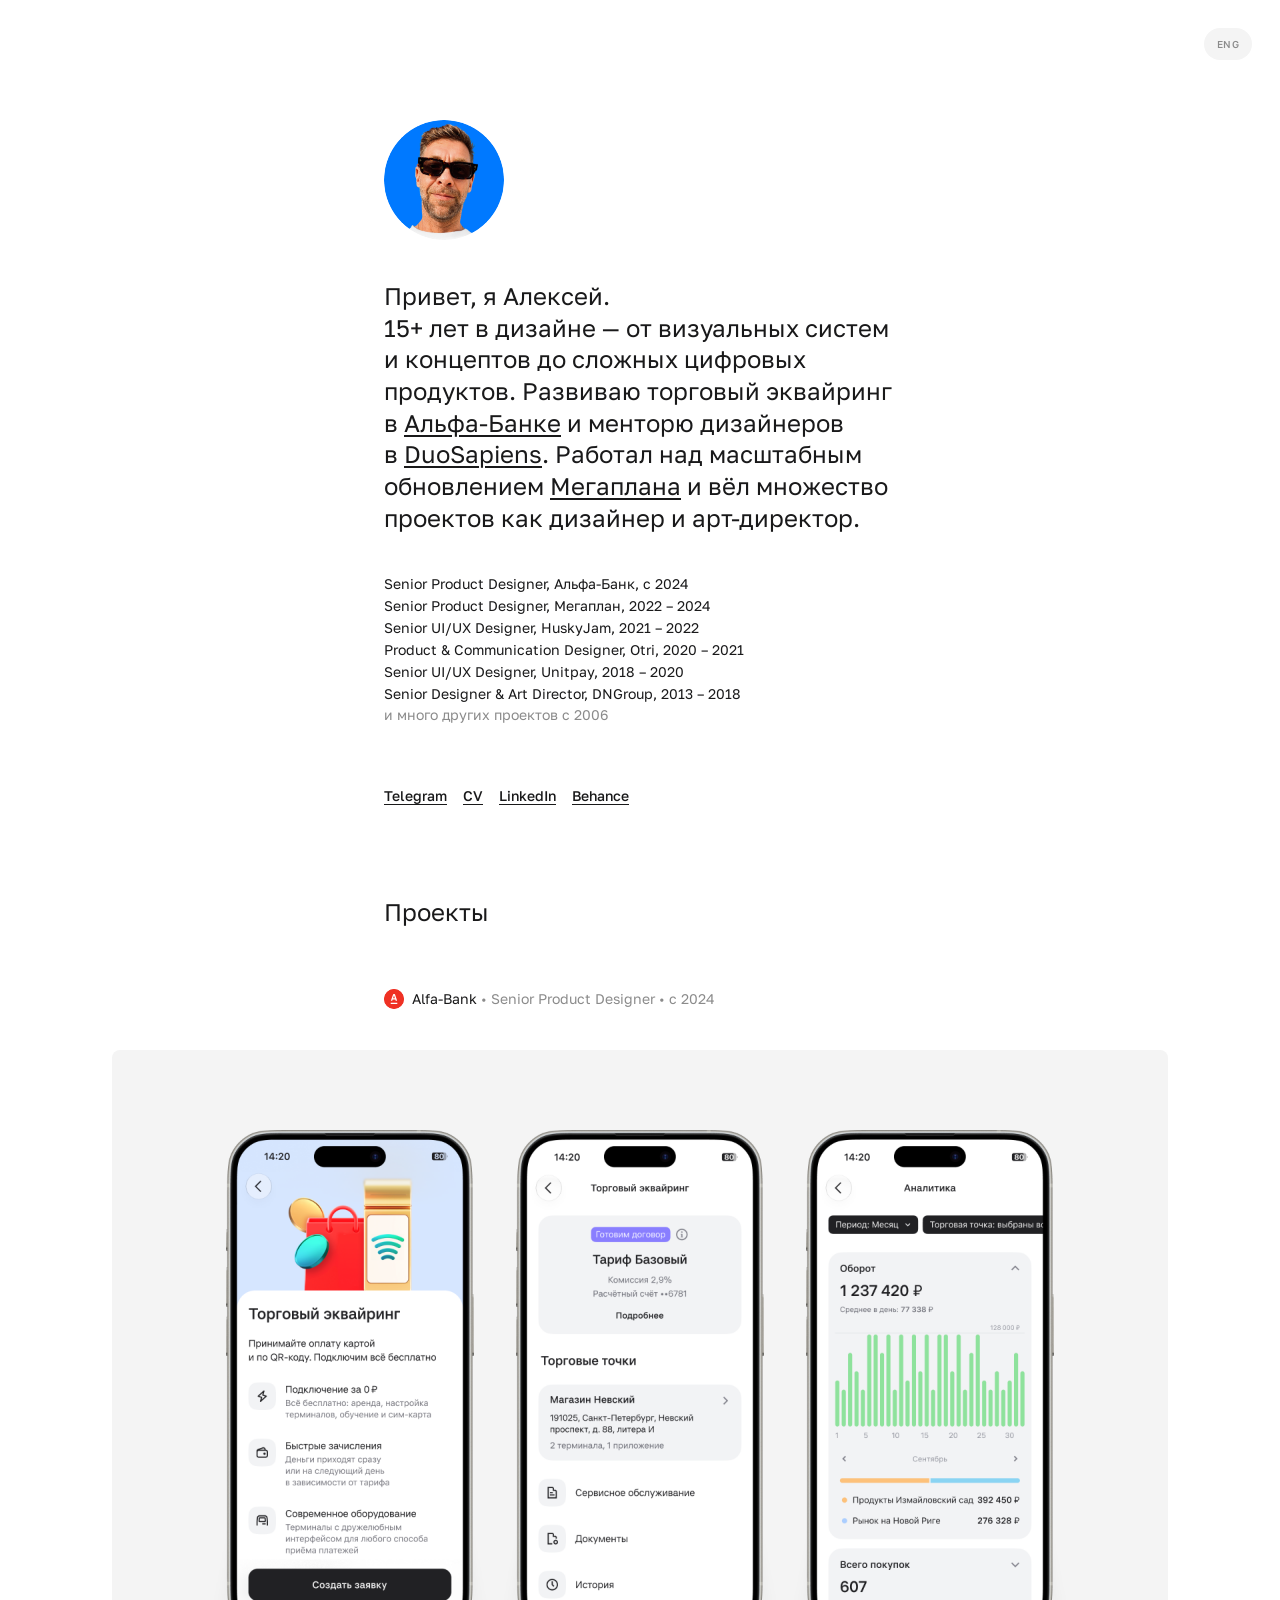
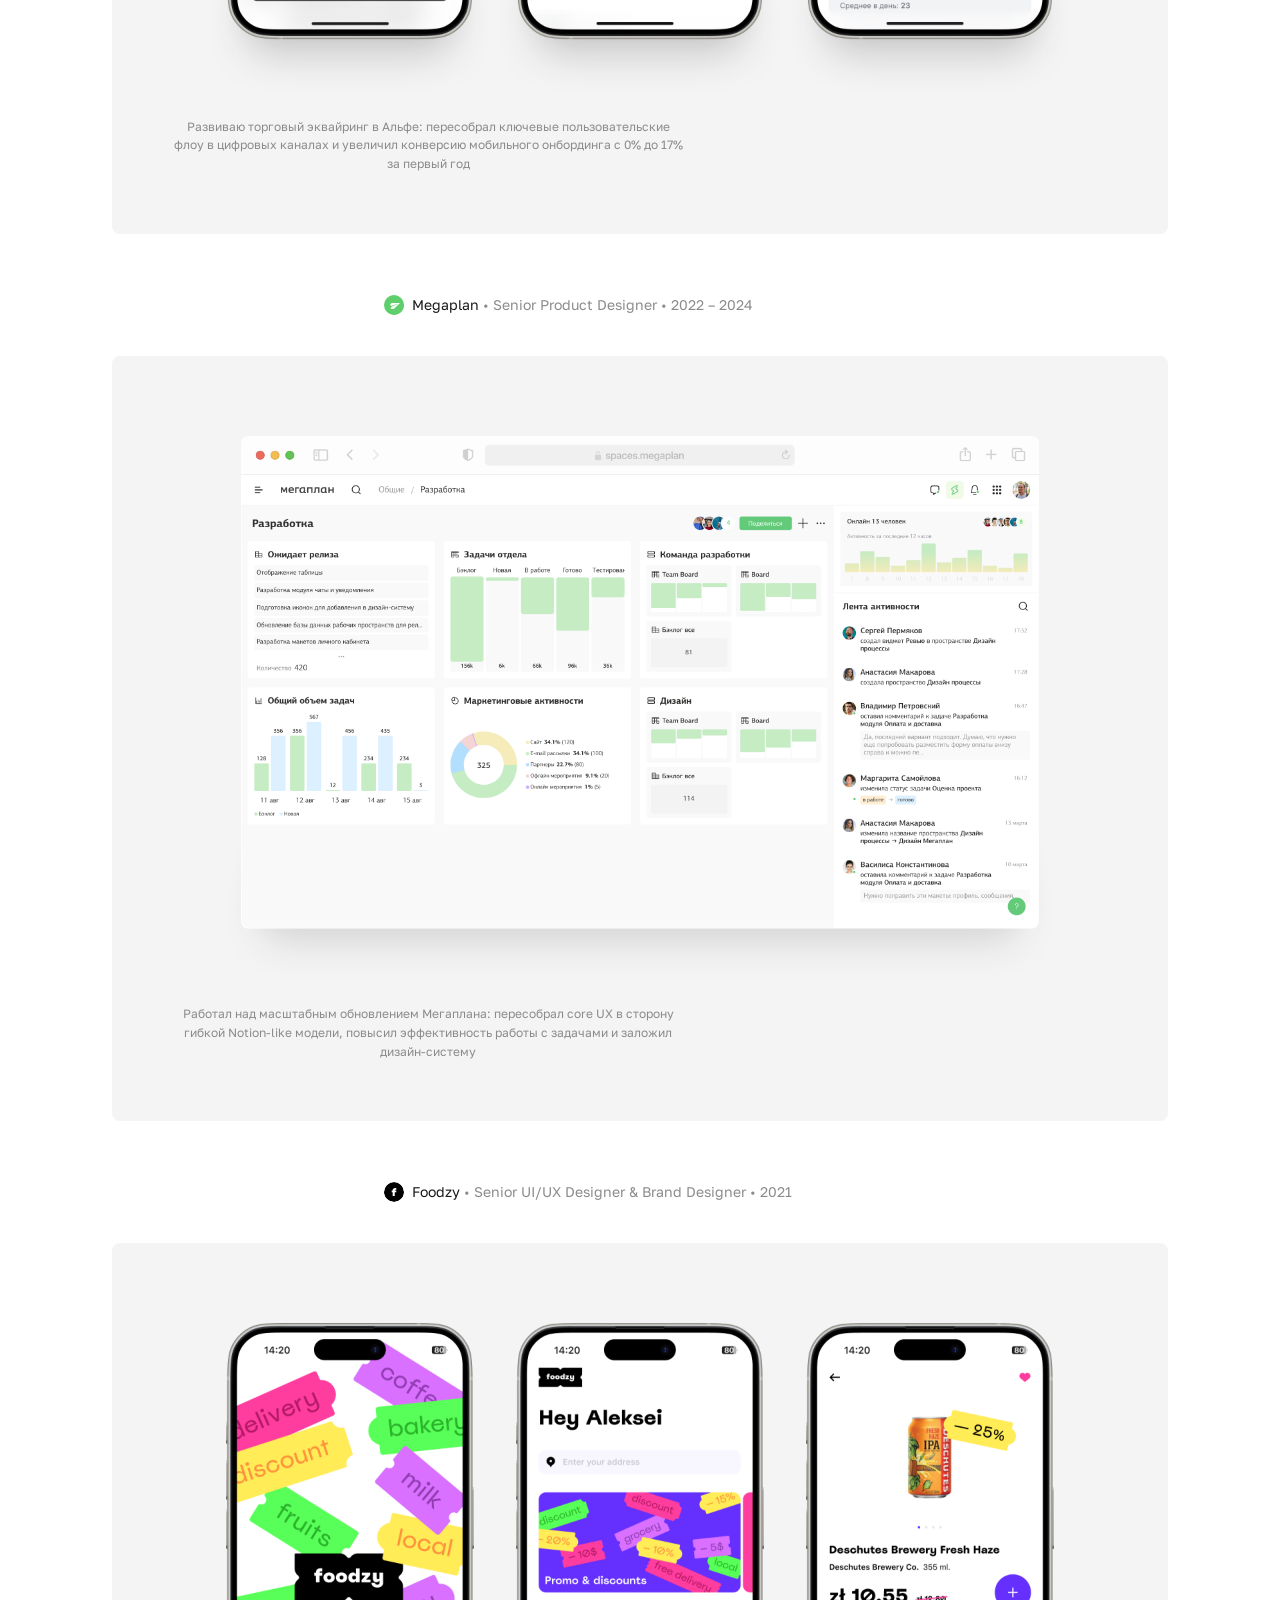
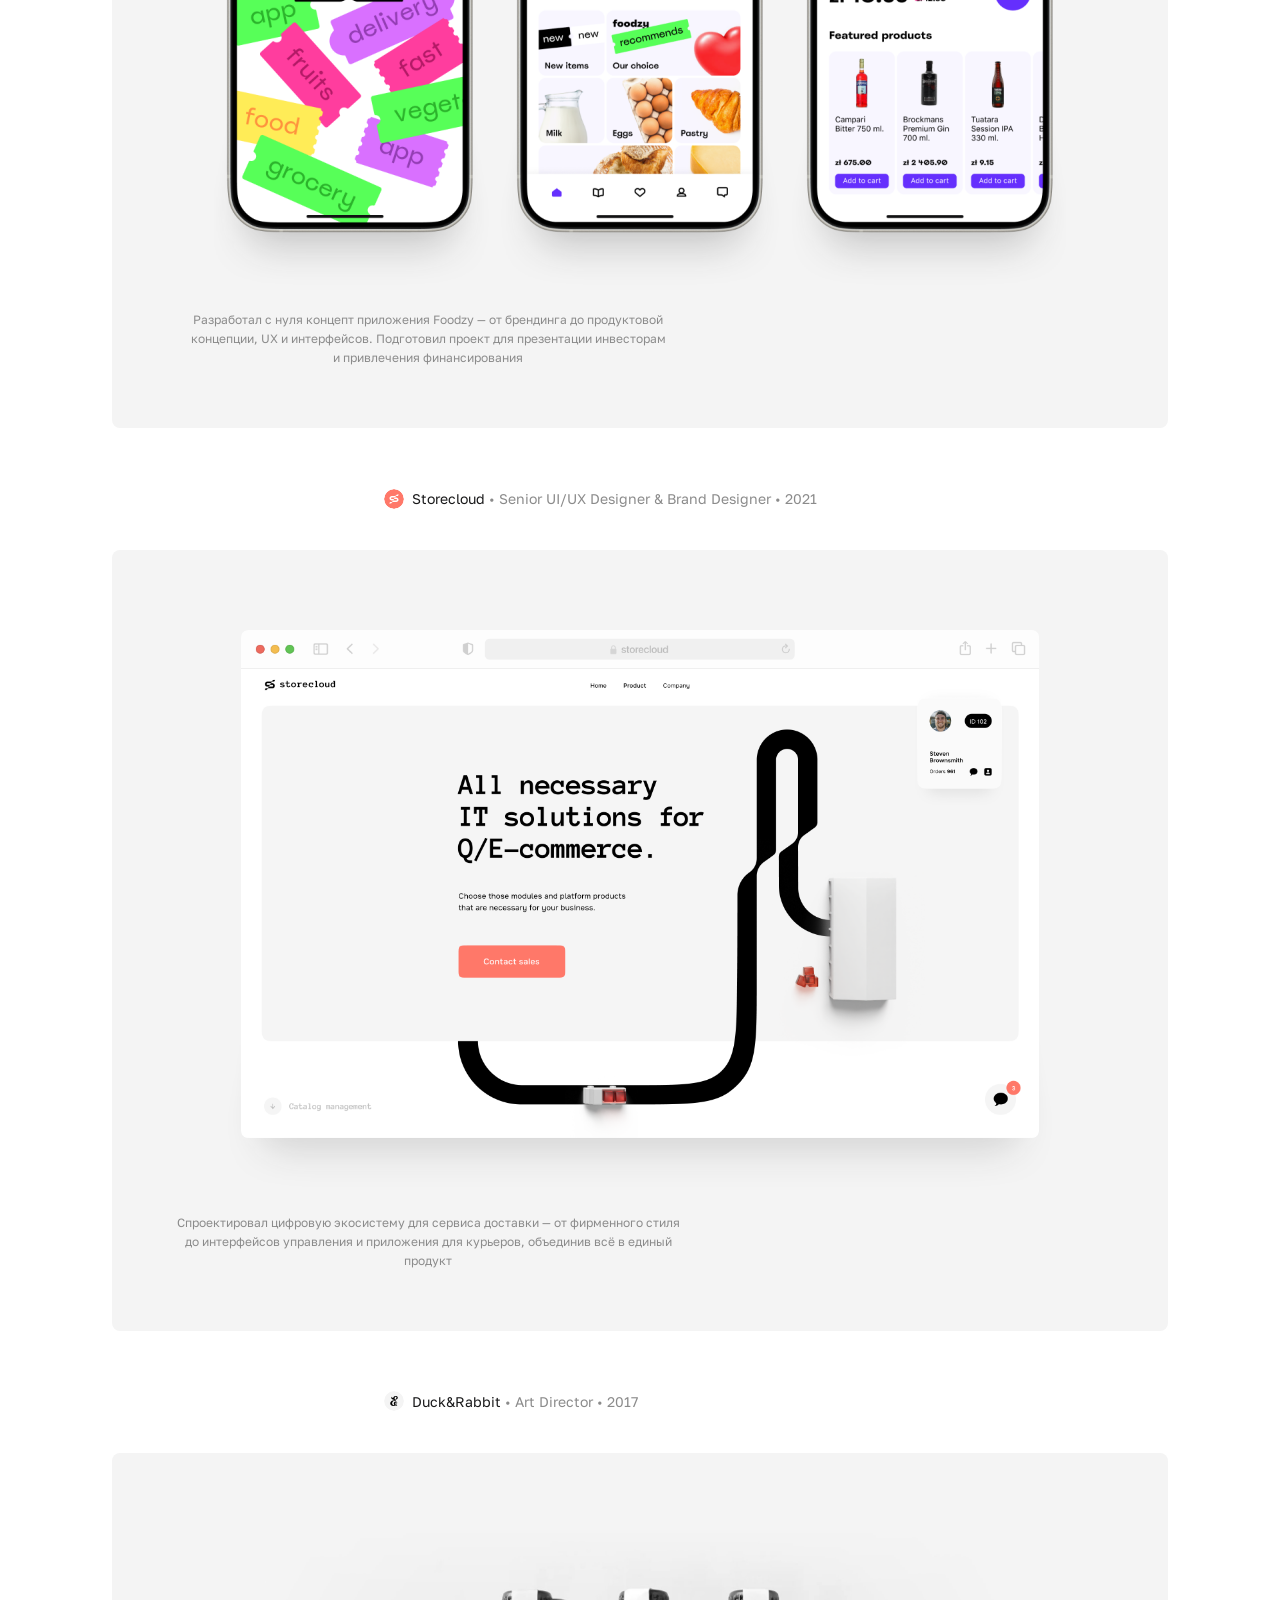
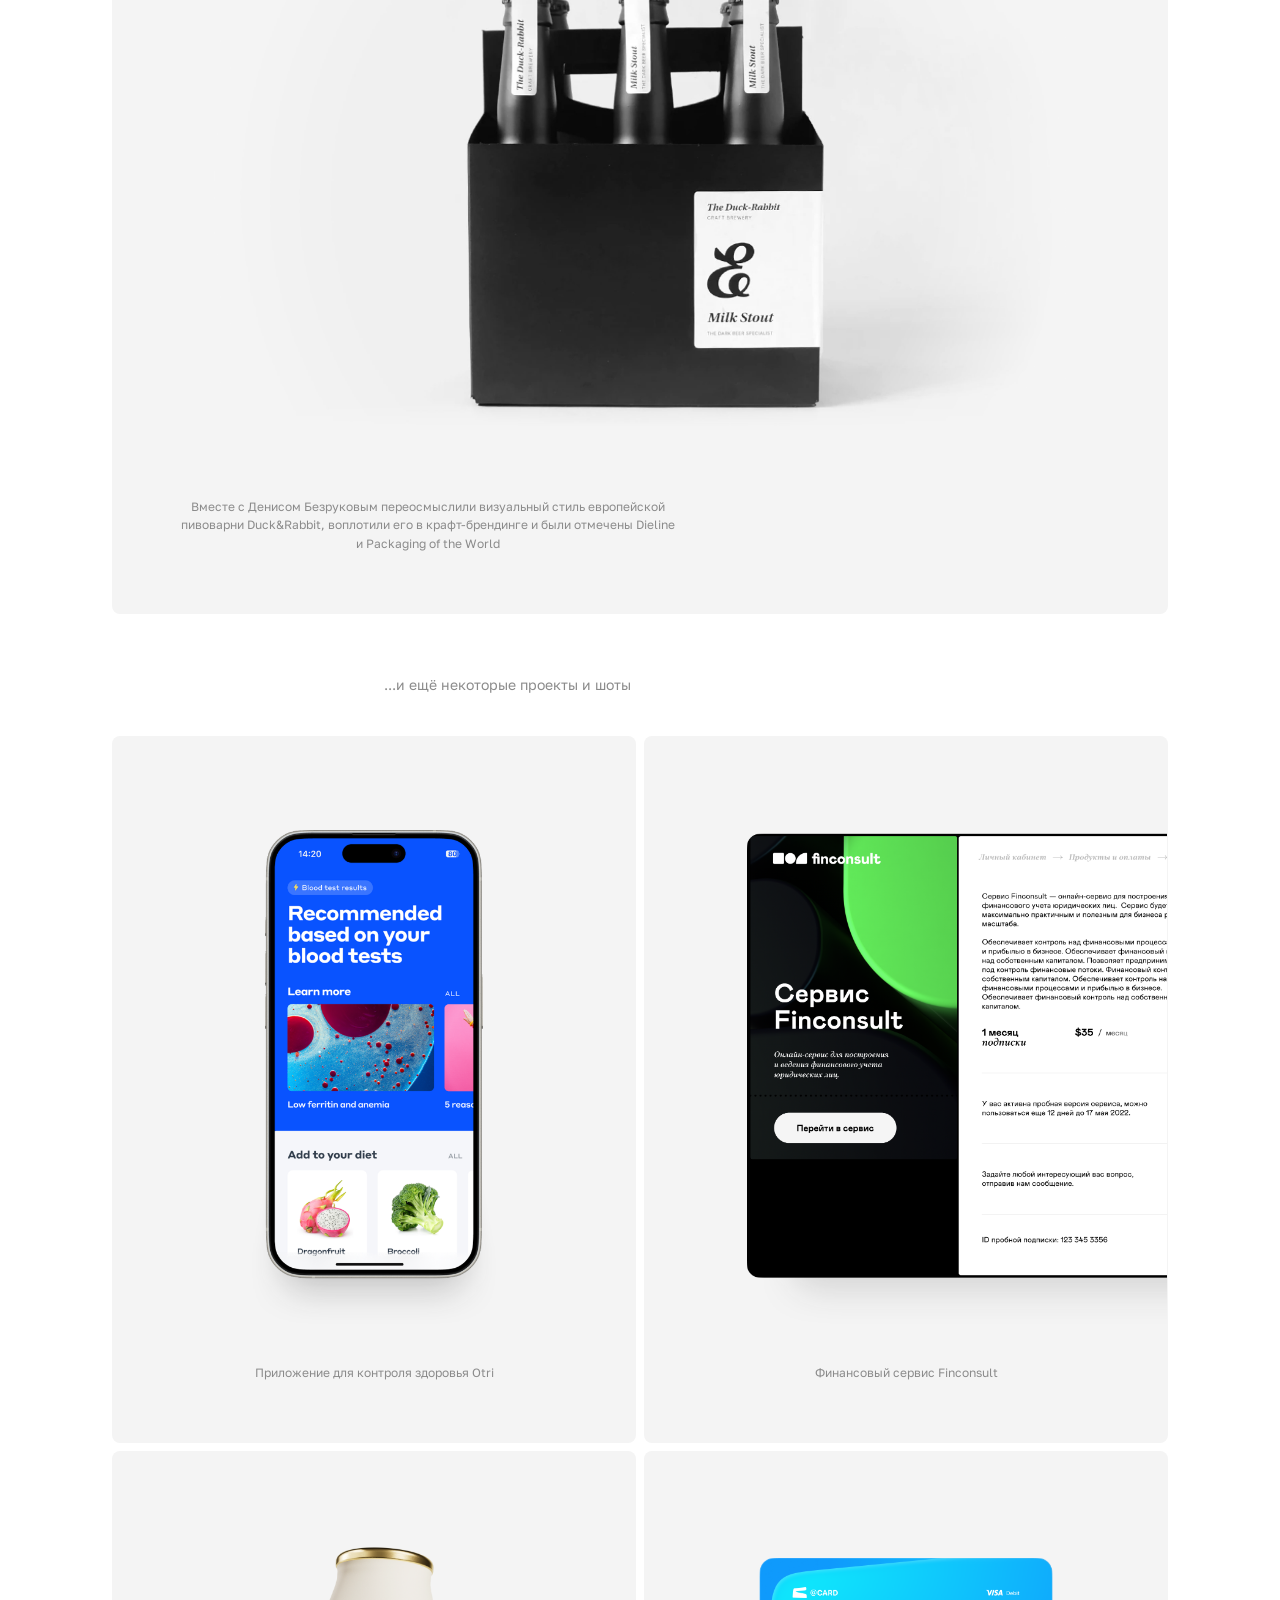
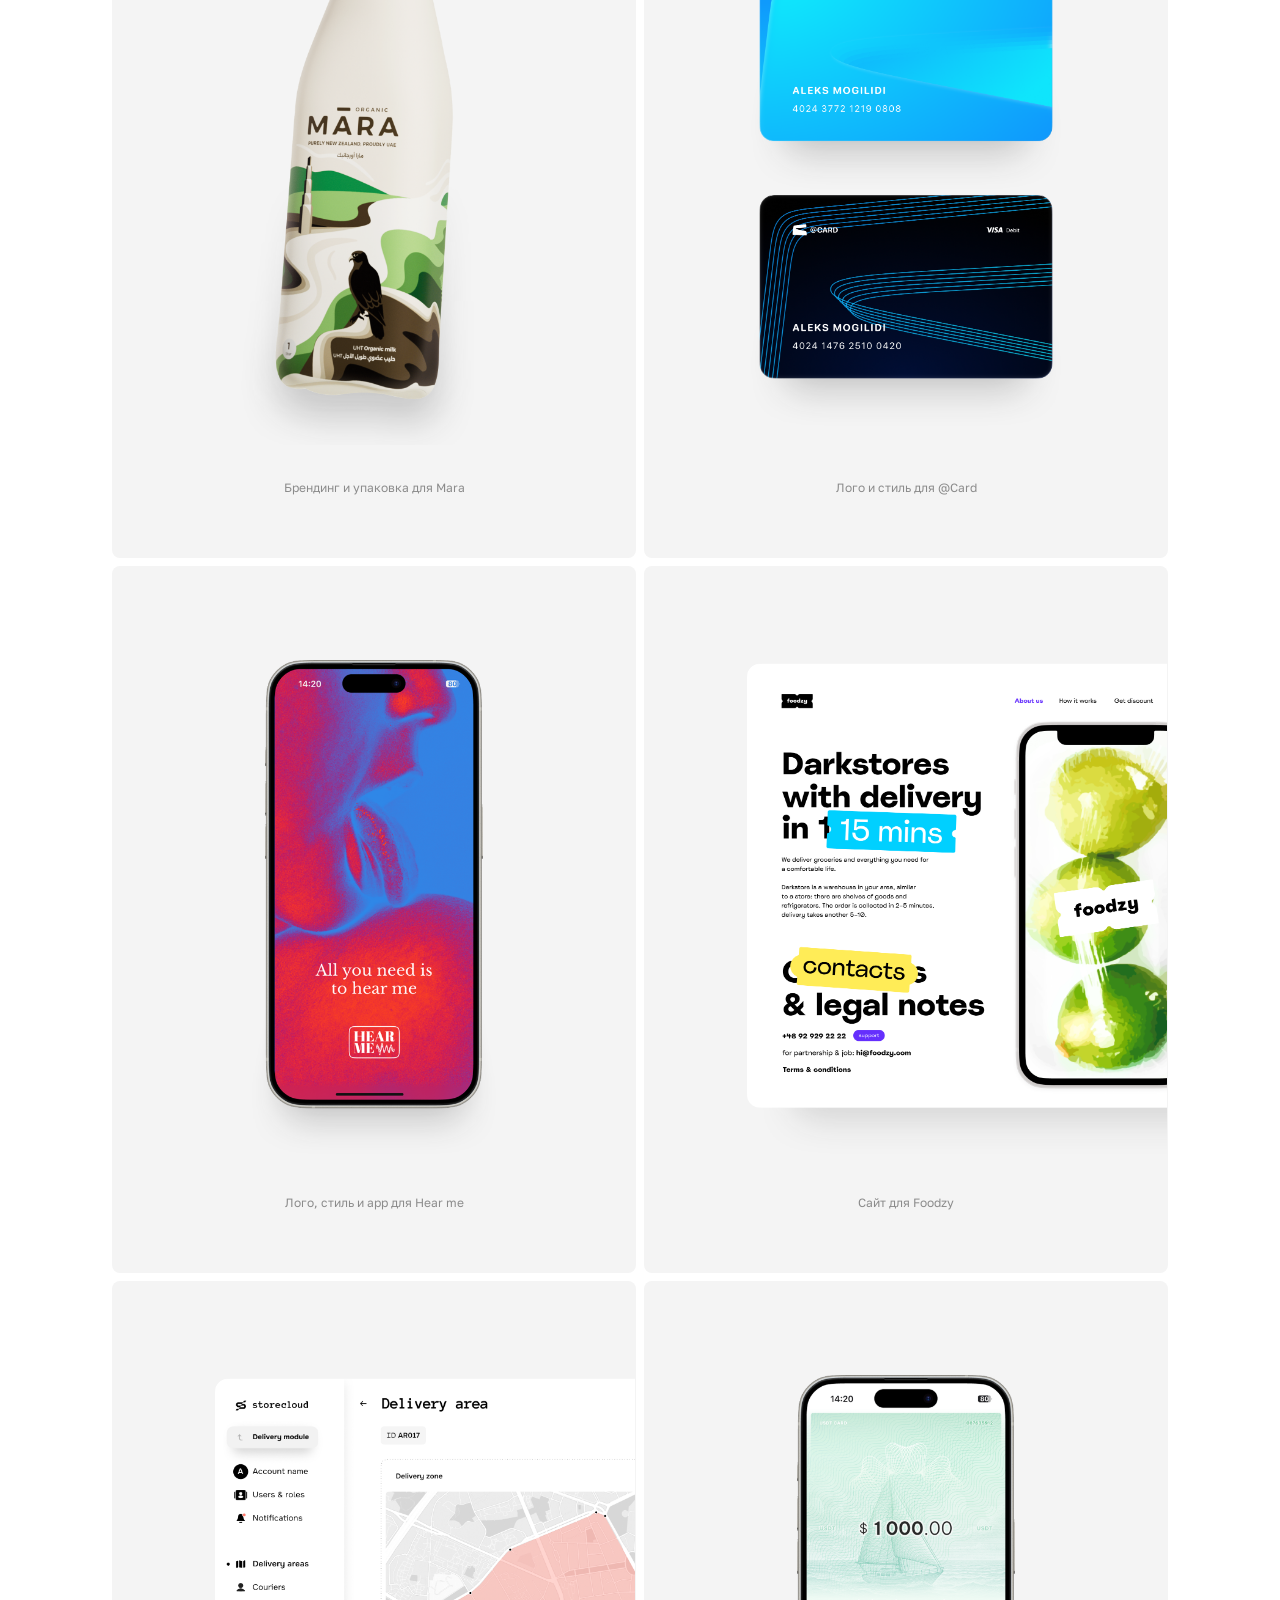
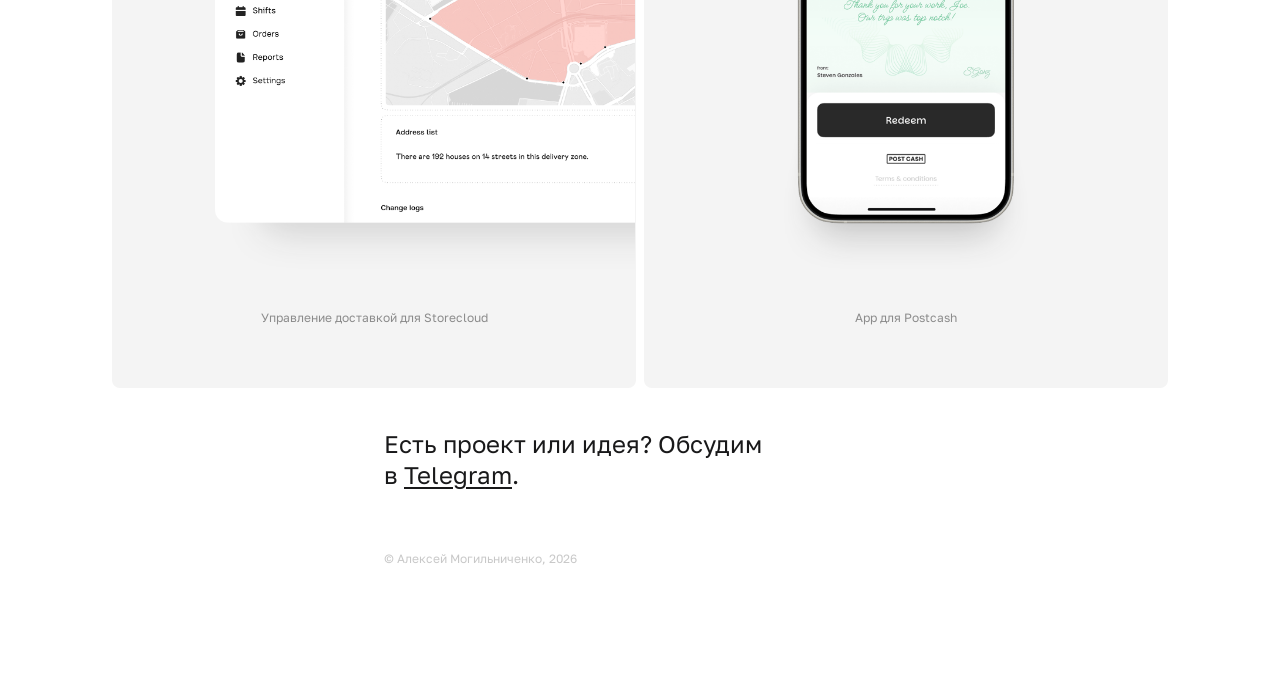
==== commit ff1f7ab9: "Polish project metadata and Alfa case video" ====
--- a/index.html
+++ b/index.html
@@ -1048,6 +1048,7 @@
     .project-meta__logo svg, .project-meta__logo img { width: 20px; height: 20px; }
     .project-meta__name { color: var(--color-text); }
     .project-meta__role, .project-meta__period, .project-meta__separator { color: var(--color-muted); }
+    .project-meta__separator { margin-left: -4px; }
     .card {
       border-radius: 8px; padding: 80px 60px 60px; gap: 20px;
       transition: transform var(--motion-duration-medium) var(--motion-ease-out), opacity var(--motion-duration-normal) var(--motion-ease-out);
@@ -1413,7 +1414,12 @@
         <div><span class="case-study__fact-label">Команда</span><p class="case-study__fact-value">Product Owner, аналитик, 2&nbsp;iOS-разработчика, 2&nbsp;Android-разработчика, 2&nbsp;backend-разработчика и&nbsp;2&nbsp;QA-инженера</p></div>
         <div><span class="case-study__fact-label">Результат</span><p class="case-study__result-number">0 → 17%</p><p class="case-study__result-description">17% новых подключений торгового эквайринга стали проходить через&nbsp;мобильное приложение в&nbsp;течение первого года после&nbsp;запуска</p></div>
       </div>
-      <figure class="case-study__alfa-cover"></figure>
+      <figure class="case-study__alfa-cover">
+        <video class="case-study__alfa-cover-video" autoplay muted loop playsinline preload="metadata" aria-label="Запись экрана заявки на торговый эквайринг">
+          <source src="assets/cases/alfa-bank/alfa-case-first-screen.m4v" type="video/x-m4v" />
+        </video>
+        <figcaption class="case-study__alfa-cover-caption">Лендинг в&nbsp;приложении</figcaption>
+      </figure>
       <section class="case-study__section">
         <h2>Заявка на&nbsp;подключение</h2>
         <div class="case-study__copy">
@@ -1584,9 +1590,33 @@
       border-radius: 8px;
       background: #f4f4f4;
     }
-    /* The earlier Alfa-specific rule has higher specificity than the shared card rule. */
-    .case-study--alfa .case-study__alfa-cover { border-radius: 8px; }
-    .case-study__alfa-cover-video,
+    /* The Alfa cover expands around the portrait recording instead of clipping it. */
+    .case-study--alfa .case-study__alfa-cover {
+      display: flex;
+      flex-direction: column;
+      gap: 20px;
+      aspect-ratio: auto;
+      align-items: center;
+      justify-content: center;
+      padding: 80px 60px 60px;
+      border-radius: 8px;
+    }
+    .case-study--alfa .case-study__alfa-cover-video {
+      display: block;
+      width: min(44.8%, 512px);
+      max-width: 100%;
+      height: auto;
+      object-fit: contain;
+    }
+    .case-study__alfa-cover-caption {
+      width: min(512px, 100%);
+      margin: 0;
+      color: var(--color-muted);
+      font-size: 12px;
+      font-weight: 400;
+      line-height: 1.56;
+      text-align: center;
+    }
     .case-study__alfa-gallery-placeholder img { display: none !important; }
     .case-study__alfa-gallery-placeholder--application,
     .case-study__alfa-gallery-placeholder--equipment { justify-content: initial; }
@@ -1617,6 +1647,8 @@
       .case-study__alfa-cover,
       .case-study__cover,
       .case-study__alfa-gallery-placeholder { aspect-ratio: 1056 / 785; margin-top: 32px; border-radius: 8px; }
+      .case-study--alfa .case-study__alfa-cover { aspect-ratio: auto; gap: 12px; padding: 20px 16px 24px; }
+      .case-study--alfa .case-study__alfa-cover-video { width: min(57.6%, 440px); height: auto; }
       .case-study__status { width: 100%; }
       .case-study__gallery { grid-template-columns: 1fr; gap: 8px; }
       .case-study__gallery .case-study__placeholder { aspect-ratio: 1056 / 785; }
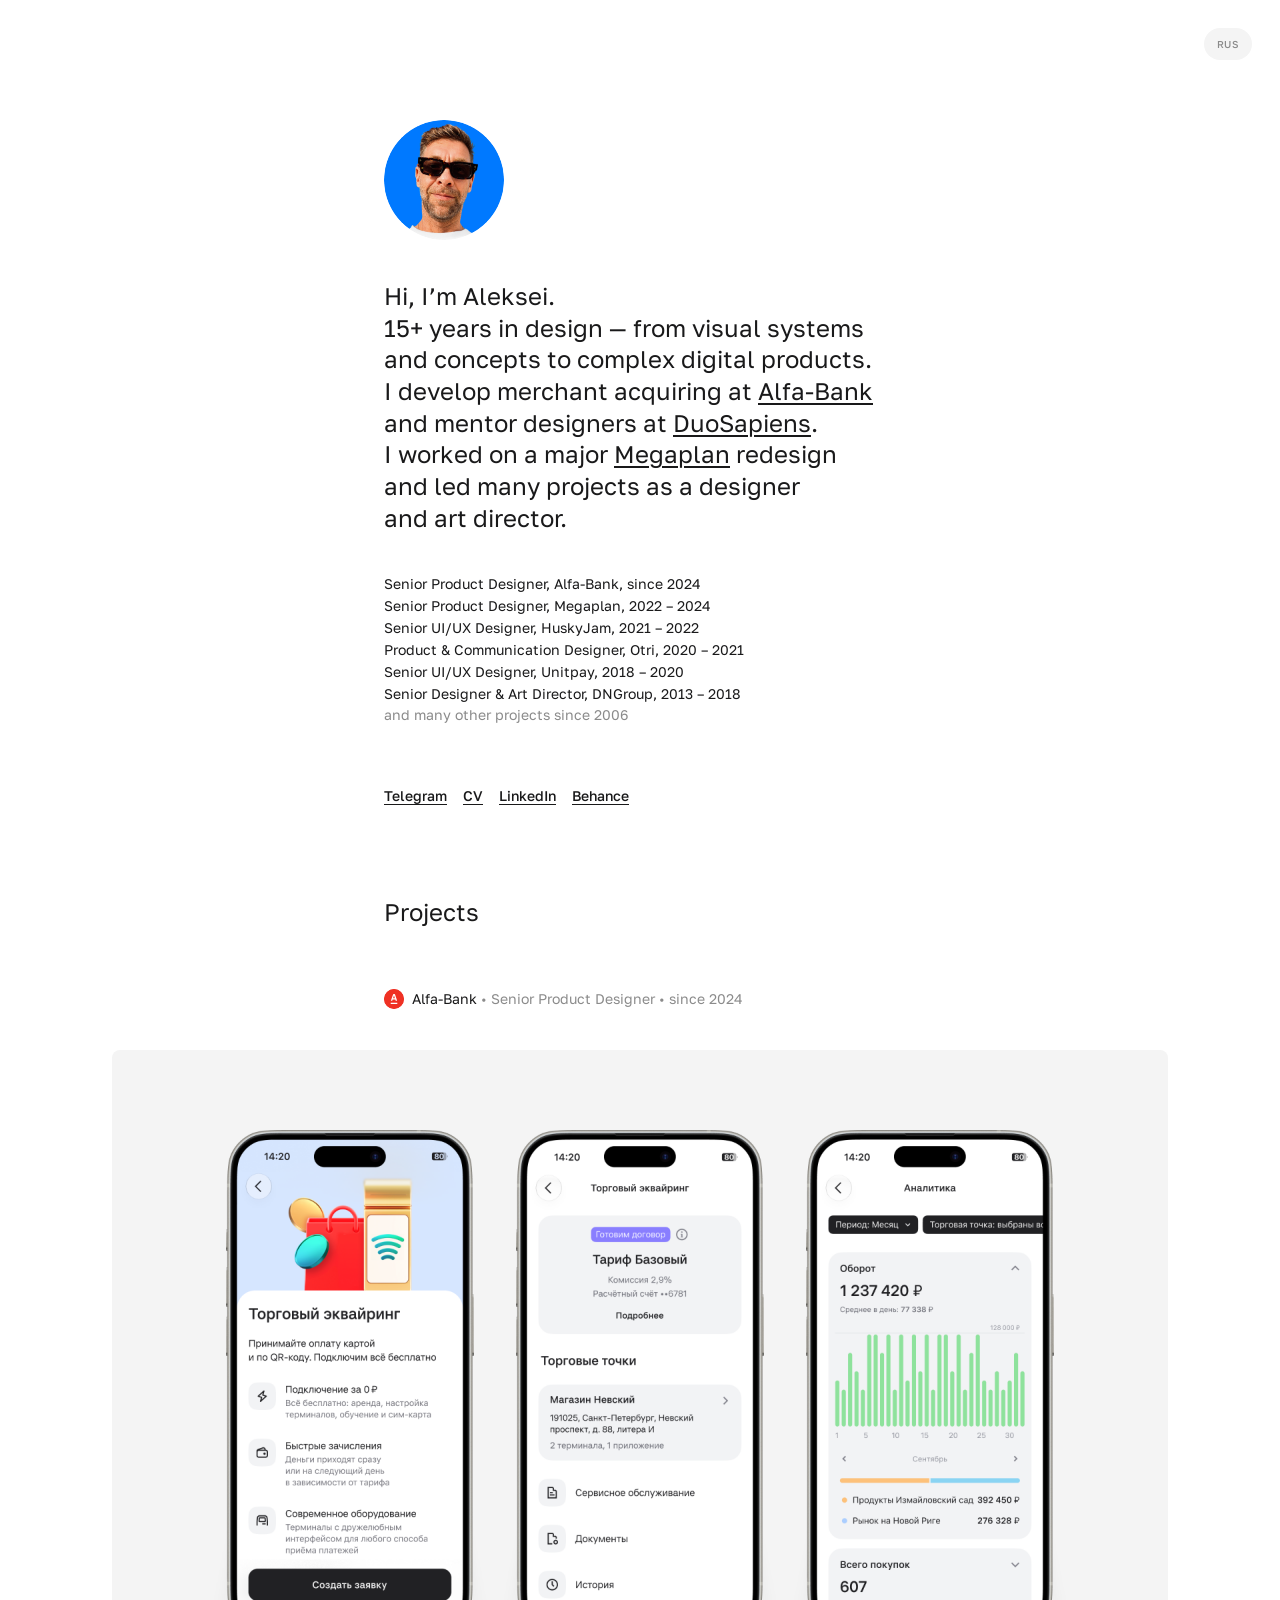
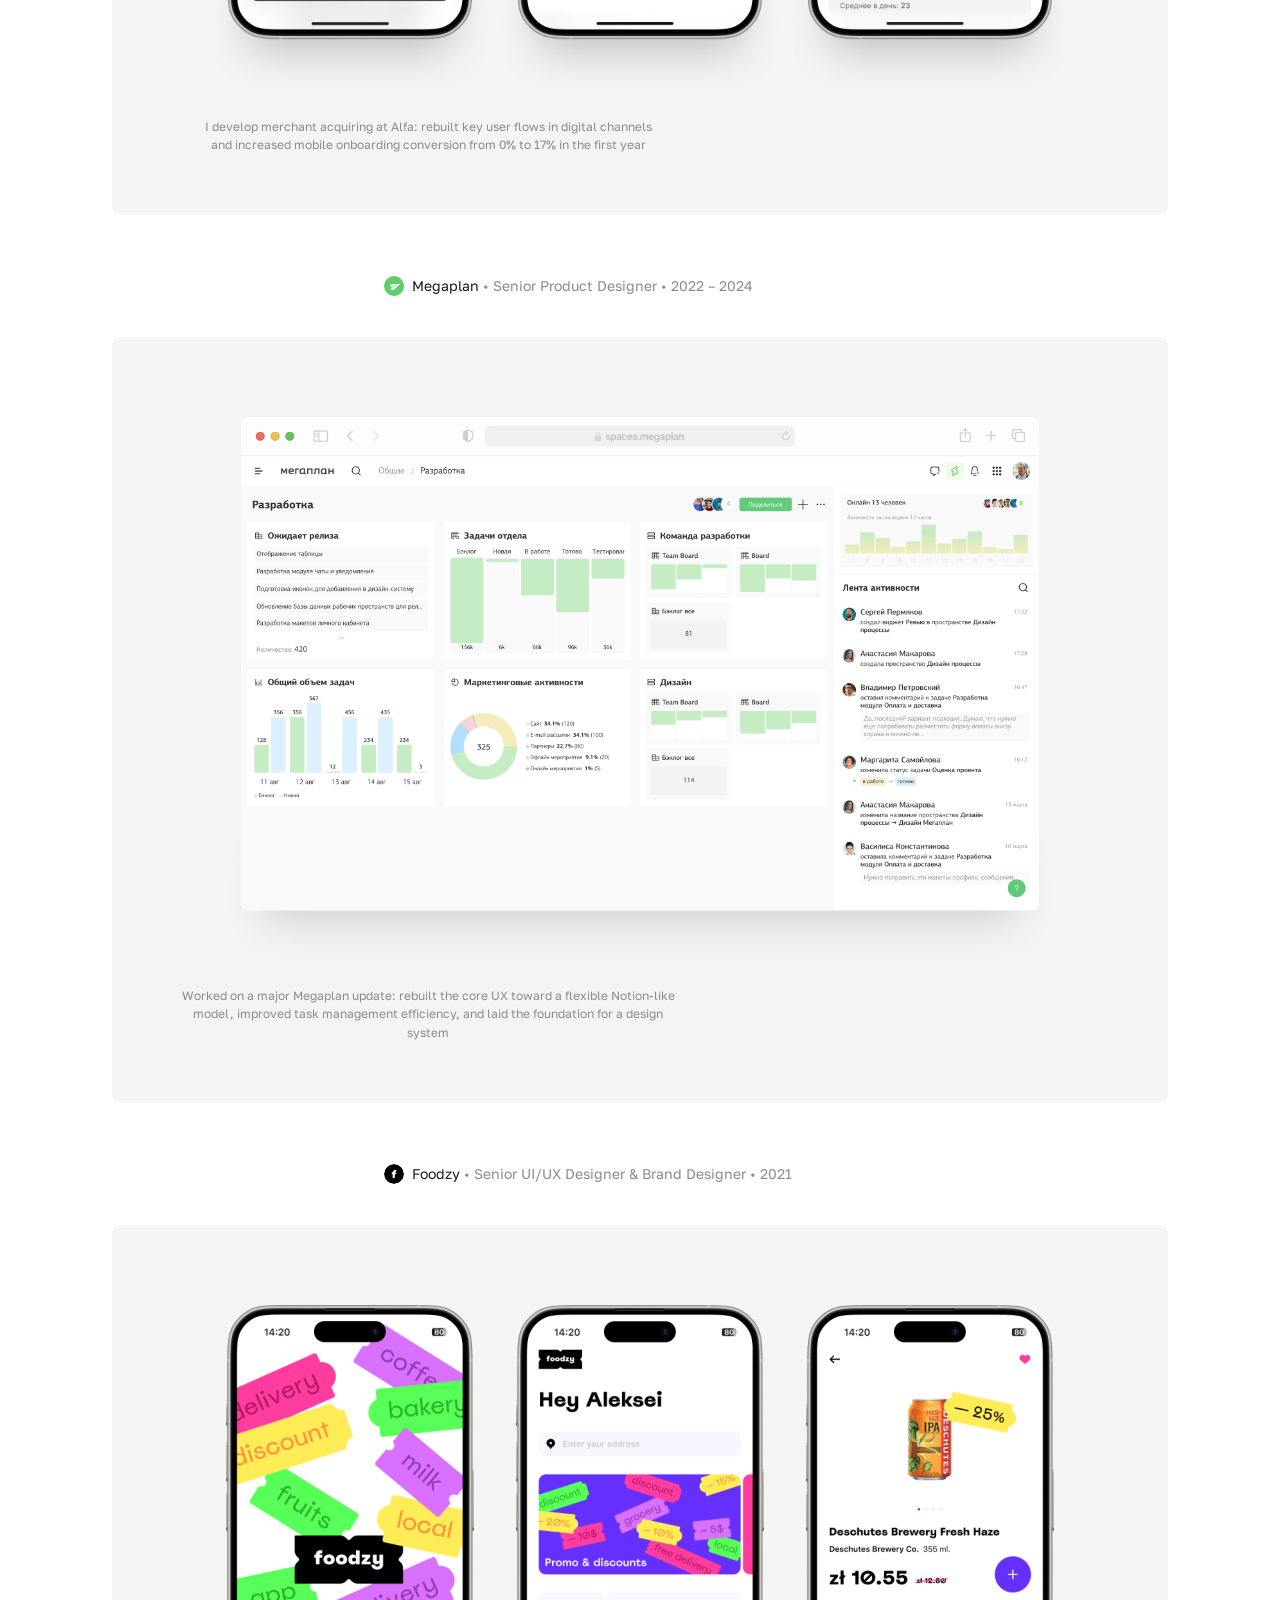
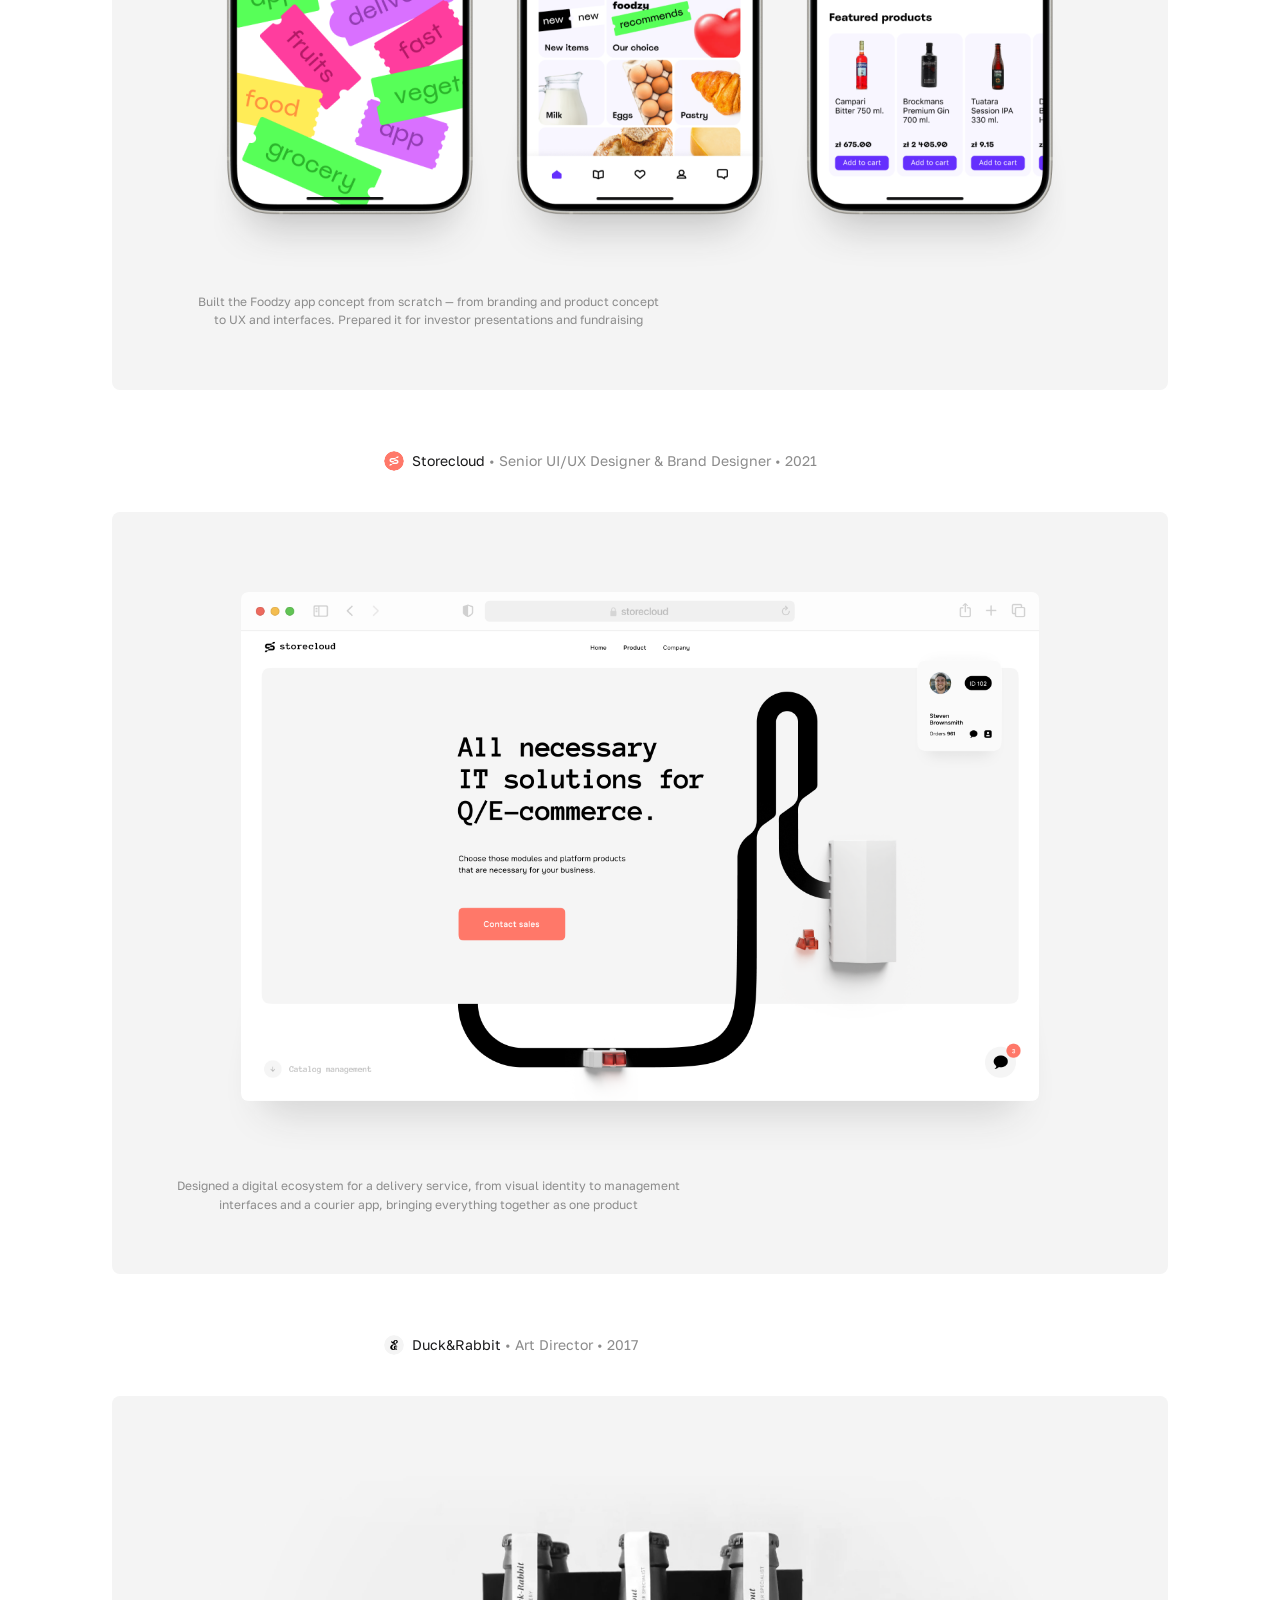
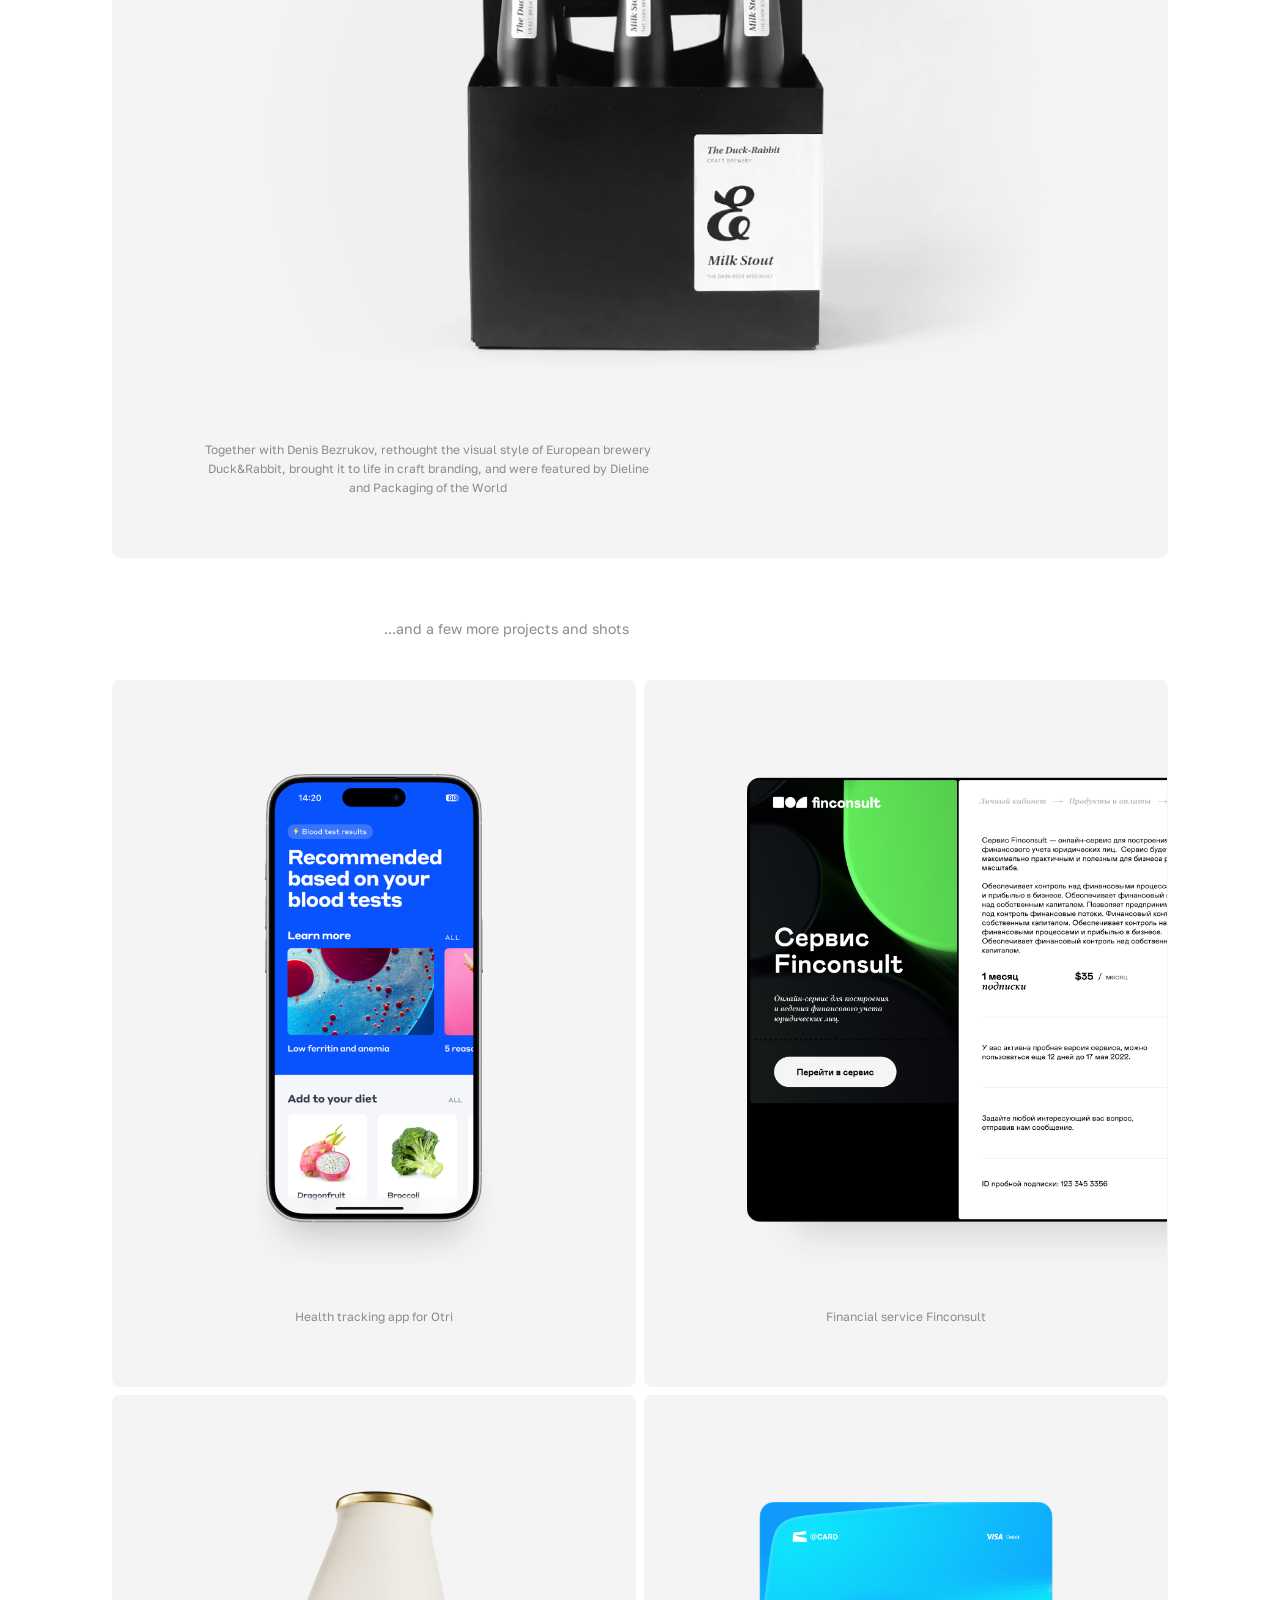
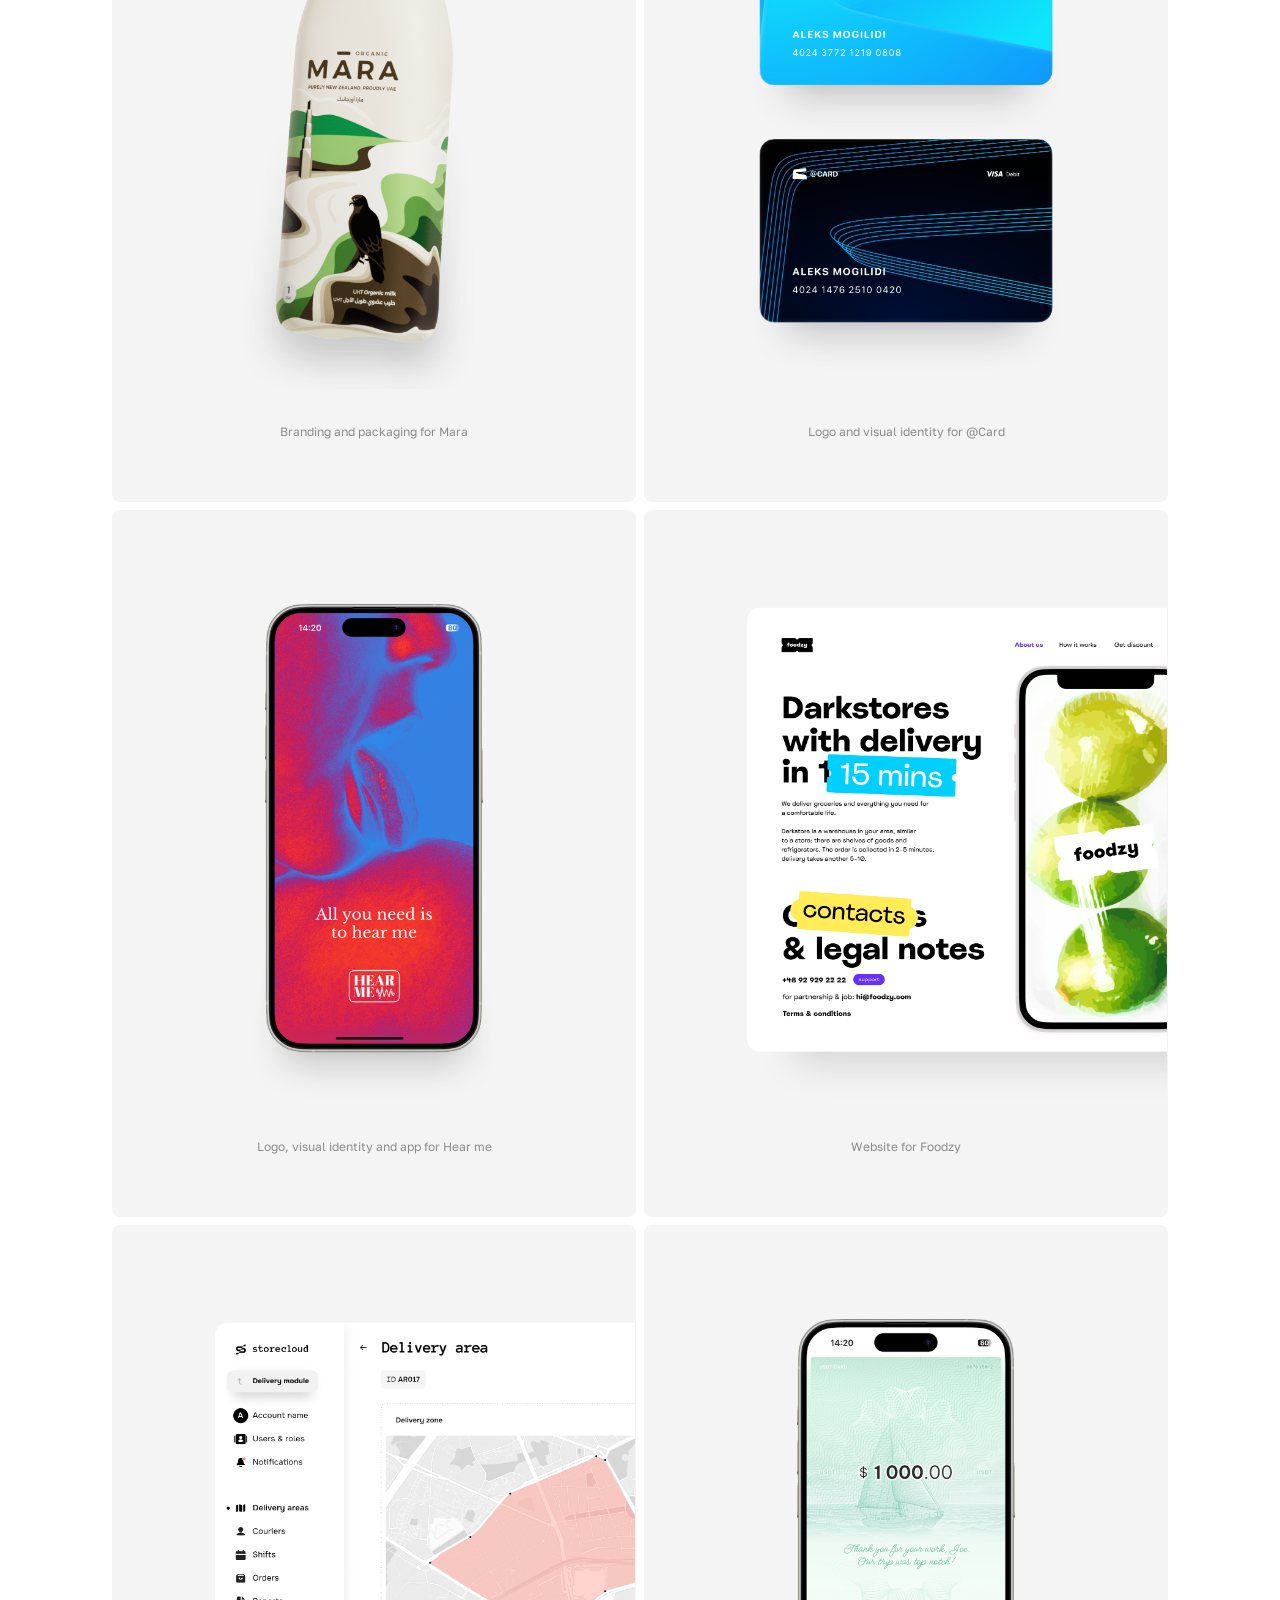
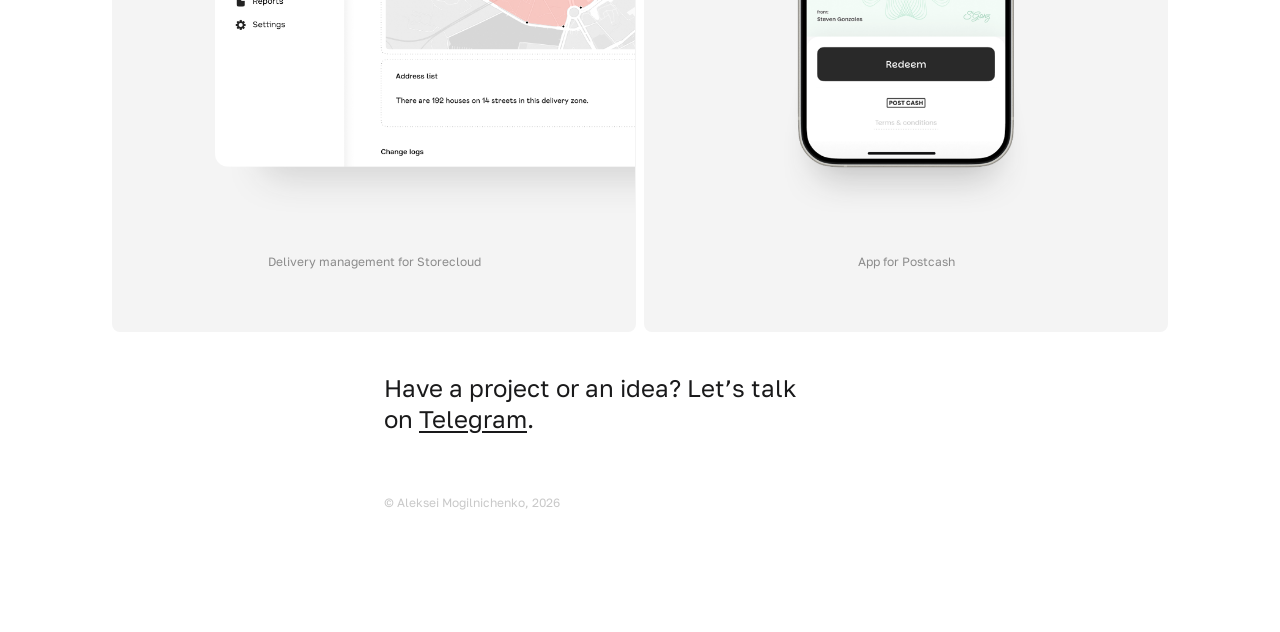
==== commit cb4f9198: "Update portfolio and Alfa-Bank case" ====
--- a/index.html
+++ b/index.html
@@ -1,9 +1,9 @@
 <!DOCTYPE html>
-<html lang="ru">
+<html lang="en">
 <head>
   <meta charset="UTF-8" />
   <meta name="viewport" content="width=device-width, initial-scale=1.0" />
-  <title>Алексей — Product Designer</title>
+  <title>Alexey — Product Designer</title>
   <link rel="icon" type="image/png" href="favicon.png" />
   <link rel="preconnect" href="https://fonts.googleapis.com" />
   <link rel="preconnect" href="https://fonts.gstatic.com" crossorigin />
@@ -781,7 +781,6 @@
       }
     }
 
-  <style>
     html { scroll-behavior: smooth; }
     .card[href] { cursor: pointer; }
     .card[href]:focus-visible,
@@ -918,6 +917,7 @@
       border-radius: 24px;
       background: var(--color-card-bg);
     }
+    .case-study__alfa-gallery-placeholder + .case-study__alfa-gallery-placeholder { margin-top: 8px; }
     .case-study__alfa-gallery-placeholder--application {
       display: flex;
       min-height: 0;
@@ -1189,7 +1189,7 @@
 
       <div class="hero__description">
         <div class="hero__line1">
-          <span class="hero__greeting">Привет, я&nbsp;Алексей.</span>
+          <span class="hero__greeting">Привет, я&nbsp;Лёша.</span>
         </div>
         <p class="hero__bio">
           15+ лет в дизайне — от визуальных систем и концептов до сложных цифровых продуктов. Развиваю торговый эквайринг в&nbsp;<a href="https://alfabank.ru/" target="_blank" rel="noopener">Альфа-Банке</a> и&nbsp;менторю дизайнеров в&nbsp;<a href="https://duosapiens.ru/" target="_blank" rel="noopener">DuoSapiens</a>. Работал над масштабным обновлением <a href="https://megaplan.ru/" target="_blank" rel="noopener">Мегаплана</a> и вёл множество проектов как дизайнер и арт-директор.
@@ -1248,7 +1248,7 @@
 <rect width="40" height="40" rx="20" fill="#5FCE6C"/>
 <path d="M12.8157 15.1642L10.3688 17.7994C10.1165 18.0711 9.99031 18.2069 10.0006 18.3677C10.0109 18.5284 10.1533 18.6471 10.4381 18.8844L11.7063 19.9413C12.1631 20.3219 12.3915 20.5122 12.6702 20.5685C12.9489 20.6247 13.2332 20.5377 13.8018 20.3639L27.2772 16.2441C27.314 16.2328 27.3539 16.247 27.3753 16.2791C27.4053 16.3242 27.3874 16.3855 27.3378 16.4073L14.2252 22.1716C13.8576 22.3332 13.6738 22.414 13.5314 22.5495C13.389 22.6851 13.2992 22.8646 13.1196 23.2237L11.4965 26.47C11.2536 26.9558 11.1321 27.1987 11.2419 27.3763C11.3517 27.5539 11.6233 27.5539 12.1665 27.5539H17.0142C17.4435 27.5539 17.6582 27.5539 17.8537 27.4784C18.0492 27.4028 18.2081 27.2584 18.5257 26.9696L31.5847 15.0978C31.8869 14.823 32.0381 14.6856 31.9918 14.5659C31.9455 14.4462 31.7413 14.4462 31.3328 14.4462H14.4623C13.9795 14.4462 13.7381 14.4462 13.5233 14.5398C13.3085 14.6335 13.1442 14.8104 12.8157 15.1642Z" fill="white" transform="translate(-1, -1)"/>
 </svg></div><span class="project-meta__name">Megaplan</span><span class="project-meta__role"><span class="project-meta__separator" aria-hidden="true">•</span> Senior Product Designer</span><span class="project-meta__period"><span class="project-meta__separator" aria-hidden="true">•</span> 2022 – 2024</span></div></div>
-      <a class="card card--coming-soon" href="#case-project-2" aria-label="Open case study: project-2">
+      <div class="card card--coming-soon">
 
         <div class="card__image-wrap">
           <img
@@ -1263,14 +1263,14 @@
             Работал над&nbsp;масштабным обновлением Мегаплана: пересобрал core UX&nbsp;в&nbsp;сторону гибкой Notion-like модели, повысил эффективность работы с&nbsp;задачами и&nbsp;заложил дизайн-систему
           </p>
         </div>
-      </a>
+      </div>
 
       <!-- Card 3: Foodzy / 2021 -->
       <div class="project-meta"><div class="project-meta__inner"><div class="card__logo project-meta__logo card__logo--plain"><svg width="40" height="40" viewBox="0 0 40 40" fill="none" xmlns="http://www.w3.org/2000/svg">
 <rect width="40" height="40" rx="20" fill="black"/>
 <path d="M23.3863 15.4849C23.7589 15.4849 24.1534 15.5068 24.5479 15.5726V12.2411C23.9562 12.0877 23.2548 12 22.5753 12C19.3096 12 17.3589 13.863 17.3589 16.8V17.0411H15.4521V20.4164H17.3589V28H21.5014V20.4164H24.5479V17.0411H21.5014V16.9534C21.5014 15.9452 22.0712 15.4849 23.3863 15.4849Z" fill="white"/>
 </svg></div><span class="project-meta__name">Foodzy</span><span class="project-meta__role"><span class="project-meta__separator" aria-hidden="true">•</span> Senior UI/UX Designer & Brand Designer</span><span class="project-meta__period"><span class="project-meta__separator" aria-hidden="true">•</span> 2021</span></div></div>
-      <a class="card card--coming-soon" href="#case-project-3" aria-label="Open case study: project-3">
+      <div class="card card--coming-soon">
 
         <div class="card__image-wrap">
           <img
@@ -1285,11 +1285,7 @@
             Разработал с&nbsp;нуля концепт приложения Foodzy — от&nbsp;брендинга до&nbsp;продуктовой концепции, UX и&nbsp;интерфейсов. Подготовил проект для&nbsp;презентации инвесторам и&nbsp;привлечения финансирования
           </p>
         </div>
-      </a>
-
-
-
-      
+      </div>
 
       <!-- Card 4: Megaplan / 2021 -->
       <div class="project-meta"><div class="project-meta__inner"><div class="card__logo project-meta__logo card__logo--plain">
@@ -1298,7 +1294,7 @@
               alt="storecloud"
             />
           </div><span class="project-meta__name">Storecloud</span><span class="project-meta__role"><span class="project-meta__separator" aria-hidden="true">•</span> Senior UI/UX Designer & Brand Designer</span><span class="project-meta__period"><span class="project-meta__separator" aria-hidden="true">•</span> 2021</span></div></div>
-      <a class="card card--coming-soon" href="#case-project-4" aria-label="Open case study: project-4">
+      <div class="card card--coming-soon">
 
         <div class="card__image-wrap">
           <img
@@ -1313,7 +1309,7 @@
             Спроектировал цифровую экосистему для&nbsp;сервиса доставки — от&nbsp;фирменного стиля до&nbsp;интерфейсов управления и&nbsp;приложения для&nbsp;курьеров, объединив всё в&nbsp;единый продукт
           </p>
         </div>
-      </a>
+      </div>
 
       <!-- Card 5: 2017 -->
       <div class="project-meta"><div class="project-meta__inner"><div class="card__logo project-meta__logo card__logo--plain"><svg width="40" height="40" viewBox="0 0 40 40" fill="none" xmlns="http://www.w3.org/2000/svg">
@@ -1387,8 +1383,7 @@
           </div>
           <p class="shot-card__title">App&nbsp;для&nbsp;Postcash</p>
         </div>
-        
-        
+
       </div>
 
       <p class="projects__cta">Есть проект или&nbsp;идея? Обсудим в&nbsp;<a href="https://t.me/alekseimogi" target="_blank" rel="noopener">Telegram</a>.</p>
@@ -1400,57 +1395,72 @@
   </div>
 </div>
 
-
-  <main class="case-studies" aria-live="polite">
+<main class="case-studies" aria-live="polite">
     <a class="language-toggle case-study__back case-study__back--fixed" href="#projects" aria-label="Back to projects" title="Back to projects"><svg class="case-study__back-icon" width="7" height="10" viewBox="0 0 7 10" aria-hidden="true" focusable="false"><path d="M0 5L5 10L6.23926 8.76074L2.47852 5L6.23926 1.23926L5 0L0 5Z" fill="currentColor"/></svg></a>
         <article class="case-study case-study--alfa" id="case-alfa-bank" data-case-title="Alfa-Bank — Merchant Acquiring">
-<header class="case-study__hero"><h1 class="case-study__title">Торговый эквайринг<br>в&nbsp;мобильном Альфа-банке</h1></header>
+<header class="case-study__hero"><h1 class="case-study__title">Merchant acquiring<br>in&nbsp;the&nbsp;Alfa-Bank mobile app</h1></header>
       <div class="case-study__copy case-study__intro">
-        <p>С&nbsp;командой я&nbsp;спроектировал мобильный опыт торгового эквайринга для&nbsp;предпринимателей: от&nbsp;знакомства с&nbsp;продуктом и&nbsp;подачи заявки до&nbsp;управления торговыми точками, оборудованием, документами и&nbsp;операциями.</p>
-        <p>Раньше подключение и&nbsp;управление эквайрингом были доступны только в&nbsp;десктопной версии. Мы&nbsp;перенесли ключевые сценарии в&nbsp;мобильное приложение, переработали лендинг и&nbsp;заявку и&nbsp;полностью реализовали все&nbsp;разделы кабинета торгового эквайринга.</p>
+        <p>Together with the&nbsp;team, I&nbsp;designed a&nbsp;mobile merchant acquiring experience for&nbsp;entrepreneurs: from learning about the&nbsp;product and&nbsp;submitting an&nbsp;application to&nbsp;managing merchant locations, equipment, documents, and&nbsp;transactions.</p>
+        <p>Previously, merchant acquiring was&nbsp;available only in&nbsp;the&nbsp;desktop version. We&nbsp;moved key&nbsp;scenarios into the&nbsp;mobile app, redesigned the&nbsp;landing page and&nbsp;application, and&nbsp;built all&nbsp;sections of&nbsp;the&nbsp;merchant acquiring account.</p>
       </div>
       <div class="case-study__facts">
-        <div><span class="case-study__fact-label">Моя роль</span><p class="case-study__fact-value">Senior Product Designer</p></div>
-        <div><span class="case-study__fact-label">Команда</span><p class="case-study__fact-value">Product Owner, аналитик, 2&nbsp;iOS-разработчика, 2&nbsp;Android-разработчика, 2&nbsp;backend-разработчика и&nbsp;2&nbsp;QA-инженера</p></div>
-        <div><span class="case-study__fact-label">Результат</span><p class="case-study__result-number">0 → 17%</p><p class="case-study__result-description">17% новых подключений торгового эквайринга стали проходить через&nbsp;мобильное приложение в&nbsp;течение первого года после&nbsp;запуска</p></div>
+        <div><span class="case-study__fact-label">My role</span><p class="case-study__fact-value">Senior Product Designer</p></div>
+        <div><span class="case-study__fact-label">Team</span><p class="case-study__fact-value">Product Owner, analyst, 2&nbsp;iOS developers, 2&nbsp;Android developers, 2&nbsp;backend developers, and&nbsp;2&nbsp;QA engineers</p></div>
+        <div><span class="case-study__fact-label">Result</span><p class="case-study__result-number">0 → 17%</p><p class="case-study__result-description">Within the&nbsp;first year after launch, 17% of&nbsp;new merchant acquiring sign-ups came through the&nbsp;mobile app</p></div>
       </div>
       <figure class="case-study__alfa-cover">
-        <video class="case-study__alfa-cover-video" autoplay muted loop playsinline preload="metadata" aria-label="Запись экрана заявки на торговый эквайринг">
+        <video class="case-study__alfa-cover-video" autoplay muted loop playsinline preload="metadata" aria-label="Merchant acquiring application screen recording">
           <source src="assets/cases/alfa-bank/alfa-case-first-screen.m4v" type="video/x-m4v" />
         </video>
-        <figcaption class="case-study__alfa-cover-caption">Лендинг в&nbsp;приложении</figcaption>
+        <figcaption class="case-study__alfa-cover-caption">Landing page in the app</figcaption>
       </figure>
       <section class="case-study__section">
-        <h2>Заявка на&nbsp;подключение</h2>
+        <h2>Merchant acquiring application</h2>
         <div class="case-study__copy">
-          <p>Важной частью работы стала переработка заявки: нужно было разделить её&nbsp;на&nbsp;понятные этапы, снизить ощущение сложности, реорганизовать поля форм и&nbsp;переосмыслить структуру экранов.</p>
-          <p>Мы&nbsp;провели UX-исследование заявки, где&nbsp;проверяли, насколько понятен сценарий и&nbsp;достаточно ли&nbsp;информации, чтобы пройти заявку самостоятельно.</p>
-          <p>Это&nbsp;обозначило продуктовую задачу: заявка должна поддерживать самостоятельное заполнение, но&nbsp;не&nbsp;предполагать, что&nbsp;каждый пользователь уже&nbsp;знает, какой тариф или&nbsp;терминал ему&nbsp;нужен.</p>
+          <p>A&nbsp;key&nbsp;part of&nbsp;the&nbsp;work was&nbsp;reworking the&nbsp;application: breaking it&nbsp;into clear steps, reducing perceived complexity, reorganizing form fields, and&nbsp;rethinking the&nbsp;screen structure.</p>
+          <p>We&nbsp;conducted UX&nbsp;research on&nbsp;the&nbsp;application to&nbsp;understand how&nbsp;clear the&nbsp;flow was&nbsp;and&nbsp;whether it&nbsp;provided enough information for&nbsp;people to&nbsp;complete it&nbsp;on&nbsp;their own.</p>
+          <p>This revealed a&nbsp;product challenge: the&nbsp;application had&nbsp;to&nbsp;support independent completion without assuming every user already knew which tariff or&nbsp;terminal they needed.</p>
         </div>
       </section>
+      <figure class="case-study__alfa-gallery-placeholder case-study__alfa-gallery-placeholder--flow case-study__alfa-gallery-placeholder--old-flow">
+        <img src="assets/cases/alfa-bank/old_registration_flow.png" alt="Previous merchant acquiring application: tariff selection, main information, and merchant locations" loading="lazy">
+        <figcaption class="case-study__alfa-cover-caption">Previous application flow: first, users choose a tariff, then enter their business information, and finally select their merchant locations</figcaption>
+      </figure>
       <section class="case-study__section">
         <div class="case-study__copy">
-          <h3 class="case-study__subheading">Структура данных в&nbsp;анкете</h3>
-          <p>Исследование показало, что&nbsp;сложность заявки заключалась не&nbsp;только в&nbsp;количестве данных. Пользователю нужно было понять, какие сведения относятся к&nbsp;компании и&nbsp;торговой точке, выбрать оборудование и&nbsp;оценить тариф. Для&nbsp;новичка это&nbsp;ещё&nbsp;и&nbsp;решения, в&nbsp;которых не&nbsp;хватает опыта.</p>
-          <p>Я&nbsp;работал над&nbsp;структурой сценария и&nbsp;группировкой данных, чтобы пользователь мог&nbsp;проходить заявку последовательнее.</p>
-          <p>Первый шаг&nbsp;анкеты стал коротким и&nbsp;понятным: руководитель, счёт, способ зачисления и&nbsp;email для&nbsp;коммуникации. Большинство полей мы&nbsp;можем предзаполнить, зная данные клиента из&nbsp;основного профиля.</p>
+          <h3 class="case-study__subheading">Structuring the&nbsp;application data</h3>
+          <p>Research showed that the&nbsp;application was&nbsp;difficult not&nbsp;only because of&nbsp;the&nbsp;amount of&nbsp;data. Users needed to&nbsp;understand which details belonged to&nbsp;the&nbsp;company and&nbsp;the&nbsp;merchant location, choose equipment, and&nbsp;assess the&nbsp;tariff. For&nbsp;newcomers, that also meant making decisions without enough experience.</p>
+          <p>I&nbsp;worked on&nbsp;the&nbsp;flow structure and&nbsp;grouped the&nbsp;information so&nbsp;users could complete the&nbsp;application step by&nbsp;step.</p>
+          <p>The&nbsp;first step became short and&nbsp;clear: company director, account, payout method, and&nbsp;an&nbsp;email for&nbsp;communication. We&nbsp;can&nbsp;prefill most fields using the&nbsp;client’s&nbsp;main profile.</p>
         </div>
       </section>
-      <figure class="case-study__alfa-gallery-placeholder case-study__alfa-gallery-placeholder--application"></figure>
+      <figure class="case-study__alfa-gallery-placeholder case-study__alfa-gallery-placeholder--application">
+        <div class="case-study__alfa-application-screen">
+          <img src="assets/cases/alfa-bank/alfa_case_01.png" alt="First step of the merchant acquiring application" />
+        </div>
+        <figcaption class="case-study__alfa-application-caption">The first step of the application is now short and clear, and it also collects information about the client’s business so we can offer the most suitable tariff</figcaption>
+      </figure>
       <section class="case-study__section">
         <div class="case-study__copy">
-          <h3 class="case-study__subheading">Оборудование</h3>
-          <p>В&nbsp;ходе исследования участникам не&nbsp;хватало сведений о&nbsp;типах подключения, условиях использования устройств и&nbsp;подробностях о&nbsp;терминалах и&nbsp;приложениях.</p>
-          <p>В&nbsp;обновлённом сценарии оборудование представлено отдельным блоком в&nbsp;настройках торговой точки, с&nbsp;возможностью добавить несколько устройств и&nbsp;очень подробно изучить все&nbsp;характеристики.</p>
-          <p>Второй шаг&nbsp;анкеты получил три&nbsp;уровня: список торговых точек, информация о&nbsp;точке и&nbsp;экран выбора и&nbsp;настройки оборудования.</p>
+          <h3 class="case-study__subheading">Equipment</h3>
+          <p>During research, participants lacked information about connection types, device usage requirements, and&nbsp;details about terminals and&nbsp;apps.</p>
+          <p>In&nbsp;the&nbsp;updated flow, equipment appears in&nbsp;a&nbsp;separate block within merchant location settings. Users can&nbsp;add&nbsp;several devices and&nbsp;review their specifications in&nbsp;detail.</p>
+          <p>The&nbsp;second step has&nbsp;three levels: a&nbsp;list of&nbsp;merchant locations, location details, and&nbsp;a&nbsp;screen for&nbsp;choosing and&nbsp;setting up&nbsp;equipment.</p>
         </div>
       </section>
-      <figure class="case-study__alfa-gallery-placeholder case-study__alfa-gallery-placeholder--equipment"></figure>
+      <figure class="case-study__alfa-gallery-placeholder case-study__alfa-gallery-placeholder--flow case-study__alfa-gallery-placeholder--equipment-flow-2">
+        <img src="assets/cases/alfa-bank/new_registartion_flow_2.png" alt="Updated application: merchant location list and merchant location details" loading="lazy">
+        <figcaption class="case-study__alfa-cover-caption">Merchant location list and&nbsp;details</figcaption>
+      </figure>
+      <figure class="case-study__alfa-gallery-placeholder case-study__alfa-gallery-placeholder--flow case-study__alfa-gallery-placeholder--equipment-flow-3">
+        <img src="assets/cases/alfa-bank/new_registration_flow_3.png" alt="Updated application: equipment selection and portable terminal setup" loading="lazy">
+        <figcaption class="case-study__alfa-cover-caption">Equipment selection and&nbsp;setup</figcaption>
+      </figure>
       <section class="case-study__section">
         <div class="case-study__copy">
-          <h3 class="case-study__subheading">Тариф</h3>
-          <p>Трудность выбора тарифа была одним из&nbsp;ключевых наблюдений исследования. Было принято решение не&nbsp;только показать все&nbsp;условия тарифа, но&nbsp;и&nbsp;дать возможность посчитать сумму ежемесячного платежа, исходя из&nbsp;данных клиента.</p>
-          <p>Так&nbsp;на&nbsp;этапе выбора тарифа появился калькулятор платежа, где&nbsp;можно подобрать тариф под&nbsp;конкретные показатели бизнеса и&nbsp;сравнить его&nbsp;с&nbsp;другими.</p>
+          <h3 class="case-study__subheading">Tariff</h3>
+          <p>Choosing a&nbsp;tariff was&nbsp;one&nbsp;of&nbsp;the&nbsp;key&nbsp;challenges identified in&nbsp;the&nbsp;research. The&nbsp;solution was&nbsp;to&nbsp;show all&nbsp;tariff terms and&nbsp;let&nbsp;clients estimate their monthly payment based on&nbsp;their own&nbsp;details.</p>
+          <p>A&nbsp;payment calculator was&nbsp;added to&nbsp;tariff selection, so&nbsp;clients can&nbsp;find a&nbsp;plan that fits their business and&nbsp;compare it&nbsp;with others.</p>
         </div>
       </section>
       <p class="case-study__status">case in&nbsp;progress..</p></article>
@@ -1470,49 +1480,9 @@
     <p class="case-study__status">case in&nbsp;progress..</p>
     </article>
   </main>
-  <script>
-  document.addEventListener('DOMContentLoaded', () => {
-    const cases = [...document.querySelectorAll('.case-study')];
-    const projectList = document.querySelector('.projects');
-    let homeScrollY = null;
-    const reducedMotion = window.matchMedia('(prefers-reduced-motion: reduce)').matches;
-
-    document.querySelectorAll('.card[href^="#case-"]').forEach((card) => {
-      card.addEventListener('click', () => { homeScrollY = window.scrollY; });
-    });
-
-    function renderRoute() {
-      const active = cases.find((item) => `#${item.id}` === window.location.hash) || null;
-      cases.forEach((item) => {
-        const isActive = item === active;
-        item.classList.toggle('is-active', isActive);
-        item.setAttribute('aria-hidden', String(!isActive));
-      });
-      document.body.classList.toggle('case-open', Boolean(active));
-      cases.forEach((item) => {
-        const video = item.querySelector('.case-study__alfa-cover-video');
-        if (!video) return;
-        if (item === active) video.play().catch(() => {});
-        else video.pause();
-      });
-      if (active) {
-        document.title = `${active.dataset.caseTitle} | Алексей — Product Designer`;
-        window.scrollTo({ top: 0, behavior: reducedMotion ? 'auto' : 'smooth' });
-      } else {
-        document.title = 'Алексей — Product Designer';
-        if (window.location.hash === '#projects' && projectList) {
-          const targetY = homeScrollY === null ? projectList.getBoundingClientRect().top + window.scrollY : homeScrollY;
-          window.scrollTo({ top: targetY, behavior: reducedMotion ? 'auto' : 'smooth' });
-        }
-      }
-    }
-    window.addEventListener('hashchange', renderRoute);
-    renderRoute();
-  });
-  </script>
-
 
   <style>
+
     @media (prefers-reduced-motion: reduce) {
       *,
       *::before,
@@ -1617,9 +1587,66 @@
       line-height: 1.56;
       text-align: center;
     }
-    .case-study__alfa-gallery-placeholder img { display: none !important; }
+    .case-study__alfa-gallery-placeholder:not(.case-study__alfa-gallery-placeholder--application):not(.case-study__alfa-gallery-placeholder--flow) img { display: none !important; }
+    .case-study__alfa-gallery-placeholder--flow {
+      display: flex;
+      aspect-ratio: auto;
+      min-height: 0;
+      flex-direction: column;
+      align-items: center;
+      justify-content: center;
+      gap: 20px;
+      padding: 80px clamp(20px, 5vw, 60px) 60px;
+      overflow: visible;
+    }
+    .case-study__alfa-gallery-placeholder--flow img {
+      display: block !important;
+      width: 100%;
+      max-width: 900px;
+      height: auto;
+      object-fit: contain;
+    }
+    .case-study__alfa-gallery-placeholder--flow figcaption { width: 100%; max-width: 900px; }
+    .case-study__alfa-gallery-placeholder--equipment-flow-2 img,
+    .case-study__alfa-gallery-placeholder--equipment-flow-3 img { max-width: 660px; }
     .case-study__alfa-gallery-placeholder--application,
     .case-study__alfa-gallery-placeholder--equipment { justify-content: initial; }
+    .case-study__alfa-gallery-placeholder--application {
+      display: flex;
+      aspect-ratio: auto;
+      flex-direction: column;
+      align-items: center;
+      justify-content: center;
+      padding: 80px clamp(20px, 5vw, 60px) 60px;
+      gap: 60px;
+    }
+    .case-study--alfa .case-study__alfa-cover,
+    .case-study--alfa .case-study__alfa-gallery-placeholder--application,
+    .case-study--alfa .case-study__alfa-gallery-placeholder--flow { gap: 40px; }
+    .case-study__alfa-application-screen {
+      width: min(33.6%, 295px);
+      aspect-ratio: 0.286;
+      overflow: hidden;
+      border-radius: 20px;
+      background: #fff;
+    }
+    .case-study__alfa-application-screen img {
+      display: block;
+      width: 100%;
+      height: 100%;
+      object-fit: cover;
+      object-position: left center;
+    }
+    .case-study__alfa-application-caption {
+      width: min(900px, 100%);
+      max-width: 900px;
+      margin: 0;
+      color: var(--color-muted);
+      font-size: 12px;
+      font-weight: 400;
+      line-height: 1.56;
+      text-align: center;
+    }
     .case-study__status {
       width: min(512px, 100%);
       margin: 32px auto 0;
@@ -1647,8 +1674,12 @@
       .case-study__alfa-cover,
       .case-study__cover,
       .case-study__alfa-gallery-placeholder { aspect-ratio: 1056 / 785; margin-top: 32px; border-radius: 8px; }
-      .case-study--alfa .case-study__alfa-cover { aspect-ratio: auto; gap: 12px; padding: 20px 16px 24px; }
+      .case-study--alfa .case-study__alfa-cover { aspect-ratio: auto; gap: 40px; padding: 20px 16px 24px; }
       .case-study--alfa .case-study__alfa-cover-video { width: min(57.6%, 440px); height: auto; }
+      .case-study__alfa-gallery-placeholder--application { aspect-ratio: auto; gap: 40px; padding: 20px 16px 24px; }
+      .case-study__alfa-gallery-placeholder--flow { aspect-ratio: auto; min-height: 0; gap: 40px; padding: 20px 16px 24px; overflow: visible; }
+      .case-study__alfa-application-screen { width: min(43.2%, 295px); }
+      .case-study__alfa-application-caption { width: min(900px, 100%); max-width: 900px; }
       .case-study__status { width: 100%; }
       .case-study__gallery { grid-template-columns: 1fr; gap: 8px; }
       .case-study__gallery .case-study__placeholder { aspect-ratio: 1056 / 785; }
@@ -1659,9 +1690,8 @@
   <script>
   document.querySelectorAll('.card__image-wrap img, .shot-card__image').forEach((image) => {
     const reveal = () => image.classList.add('is-loaded');
-    if (image.complete) {
-      requestAnimationFrame(reveal);
-    } else {
+    if (image.complete) requestAnimationFrame(reveal);
+    else {
       image.addEventListener('load', reveal, { once: true });
       image.addEventListener('error', reveal, { once: true });
     }
@@ -1691,9 +1721,9 @@
     const content = {
       ru: {
         button: 'ENG',
-        title: 'Алексей — Product Designer',
+        title: 'Лёша — Product Designer',
         lang: 'ru',
-        greeting: 'Привет, я&nbsp;Алексей.',
+        greeting: 'Привет, я&nbsp;Лёша.',
         projectsTitle: 'Проекты', hoverLabel: 'Подробнее',
         projectNames: ['Alfa-Bank', 'Megaplan', 'Foodzy', 'Storecloud', 'Duck&amp;Rabbit'],
         projectRoles: ['Senior Product Designer', 'Senior Product Designer', 'Senior UI/UX Designer &amp; Brand Designer', 'Senior UI/UX Designer &amp; Brand Designer', 'Art Director'],
@@ -1732,7 +1762,7 @@
         button: 'RUS',
         title: 'Alexey — Product Designer',
         lang: 'en',
-        greeting: 'Hi, I&rsquo;m Aleks.',
+        greeting: 'Hi, I&rsquo;m Aleksei.',
         projectsTitle: 'Projects', hoverLabel: 'More details',
         projectNames: ['Alfa-Bank', 'Megaplan', 'Foodzy', 'Storecloud', 'Duck&amp;Rabbit'],
         projectRoles: ['Senior Product Designer', 'Senior Product Designer', 'Senior UI/UX Designer &amp; Brand Designer', 'Senior UI/UX Designer &amp; Brand Designer', 'Art Director'],
@@ -1769,13 +1799,18 @@
       }
     };
 
-    const isEnglishPage = /\/en\/(?:index\.html)?$/.test(window.location.pathname);
-    let currentLanguage = isEnglishPage ? 'en' : 'ru';
+    const pagePath = window.location.pathname;
+    const isRussianPage = /\/ru\/(?:index\.html)?$/.test(pagePath);
+    let currentLanguage = isRussianPage ? 'ru' : 'en';
 
     const getLanguageUrl = (language) => {
       const isFile = window.location.protocol === 'file:';
-      if (language === 'en') return isFile ? 'en/index.html' : 'en/';
-      return isFile ? '../index.html' : '../';
+      const isLanguageFolder = /\/(?:en|ru)\/(?:index\.html)?$/.test(pagePath);
+      if (isFile) {
+        if (language === 'en') return isLanguageFolder ? '../index.html' : 'index.html';
+        return isLanguageFolder ? '../ru/index.html' : 'ru/index.html';
+      }
+      return language === 'en' ? '/' : '/ru/';
     };
 
     const applyLanguage = (language) => {
@@ -1861,6 +1896,48 @@
   </script>
 
 
+<script>
+  document.addEventListener('DOMContentLoaded', () => {
+    const cases = [...document.querySelectorAll('.case-study')];
+    const projectList = document.querySelector('.projects');
+    const isEnglishPage = !/\/ru\/(?:index\.html)?$/.test(window.location.pathname);
+    const homeTitle = isEnglishPage ? 'Alexey — Product Designer' : 'Алексей — Product Designer';
+    let homeScrollY = null;
+    const reducedMotion = window.matchMedia('(prefers-reduced-motion: reduce)').matches;
+
+    document.querySelectorAll('.card[href^="#case-"]').forEach((card) => {
+      card.addEventListener('click', () => { homeScrollY = window.scrollY; });
+    });
+
+    function renderRoute() {
+      const active = cases.find((item) => `#${item.id}` === window.location.hash) || null;
+      cases.forEach((item) => {
+        const isActive = item === active;
+        item.classList.toggle('is-active', isActive);
+        item.setAttribute('aria-hidden', String(!isActive));
+      });
+      document.body.classList.toggle('case-open', Boolean(active));
+      cases.forEach((item) => {
+        const video = item.querySelector('.case-study__alfa-cover-video');
+        if (!video) return;
+        if (item === active) video.play().catch(() => {});
+        else video.pause();
+      });
+      if (active) {
+        document.title = `${active.dataset.caseTitle} | ${homeTitle}`;
+        window.scrollTo({ top: 0, behavior: reducedMotion ? 'auto' : 'smooth' });
+      } else {
+        document.title = homeTitle;
+        if (window.location.hash === '#projects' && projectList) {
+          const targetY = homeScrollY === null ? projectList.getBoundingClientRect().top + window.scrollY : homeScrollY;
+          window.scrollTo({ top: targetY, behavior: reducedMotion ? 'auto' : 'smooth' });
+        }
+      }
+    }
+    window.addEventListener('hashchange', renderRoute);
+    renderRoute();
+  });
+  </script>
 
 <script>
 (() => {
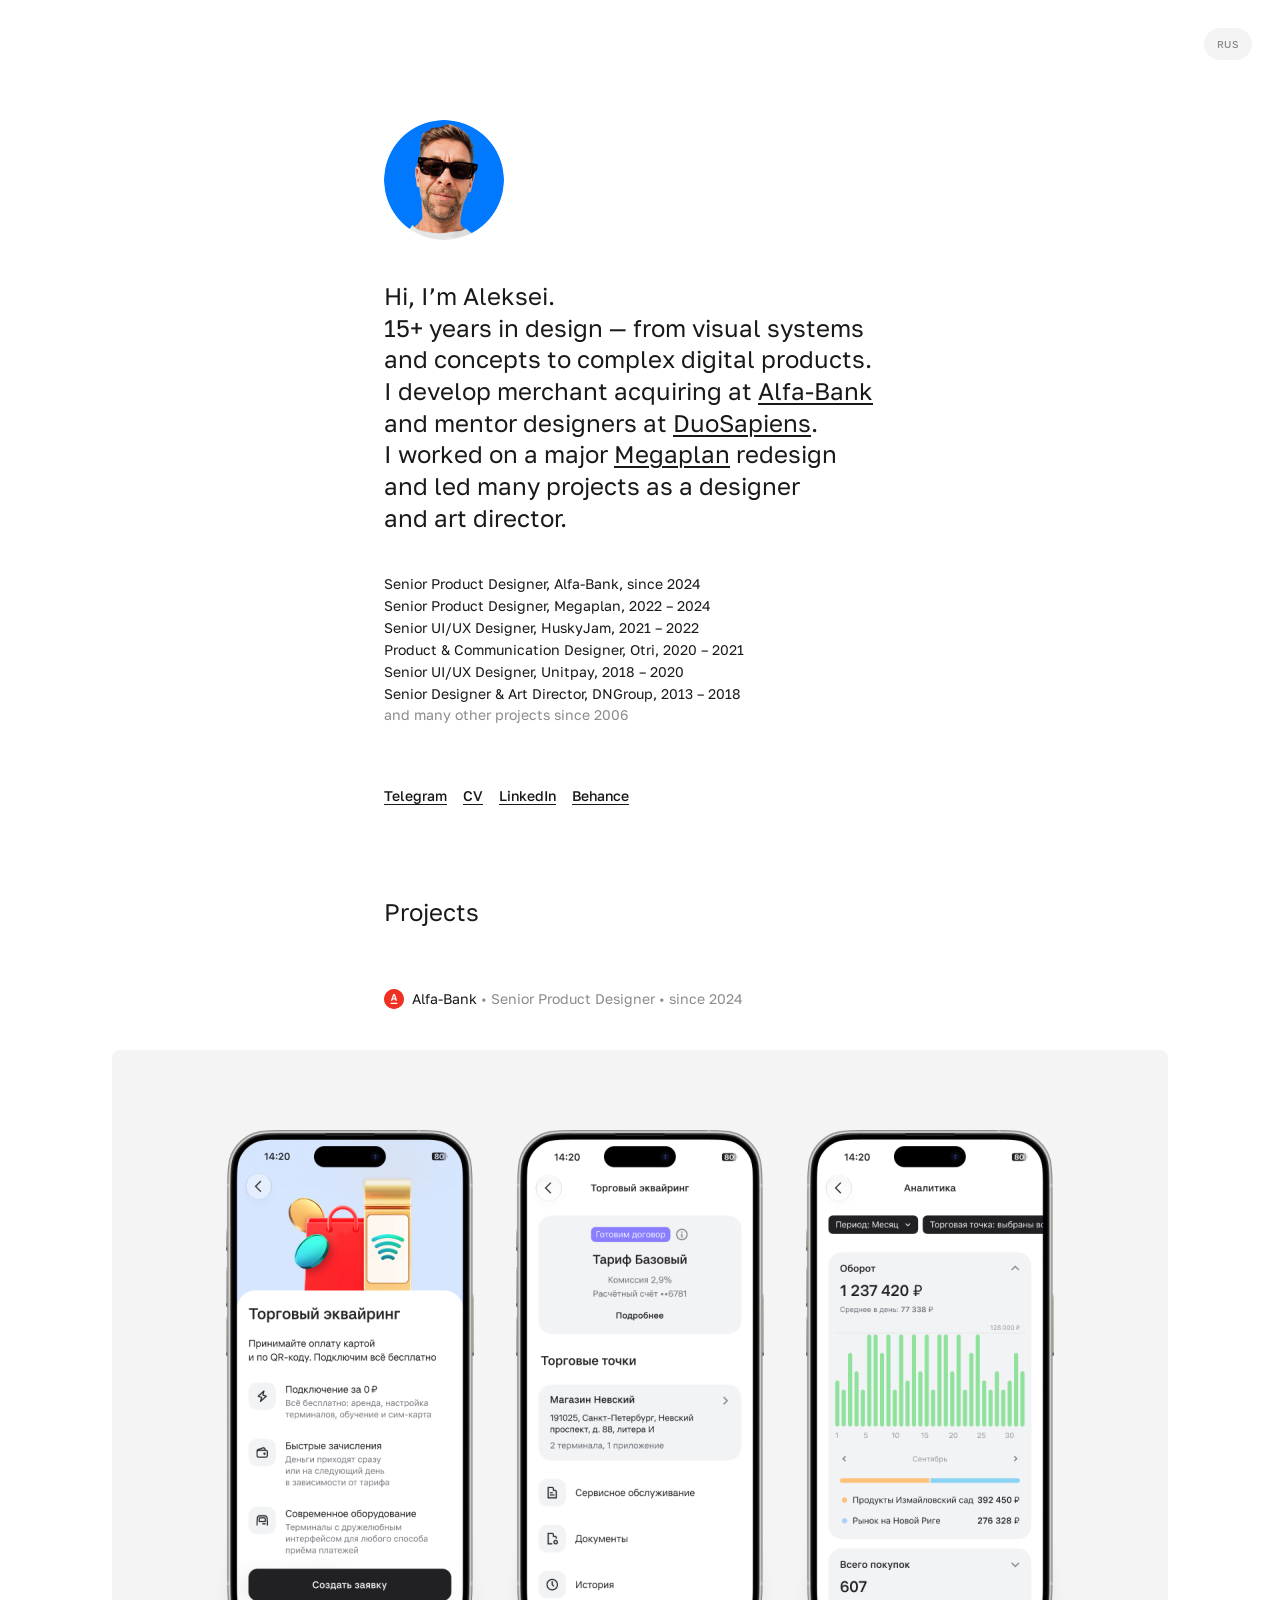
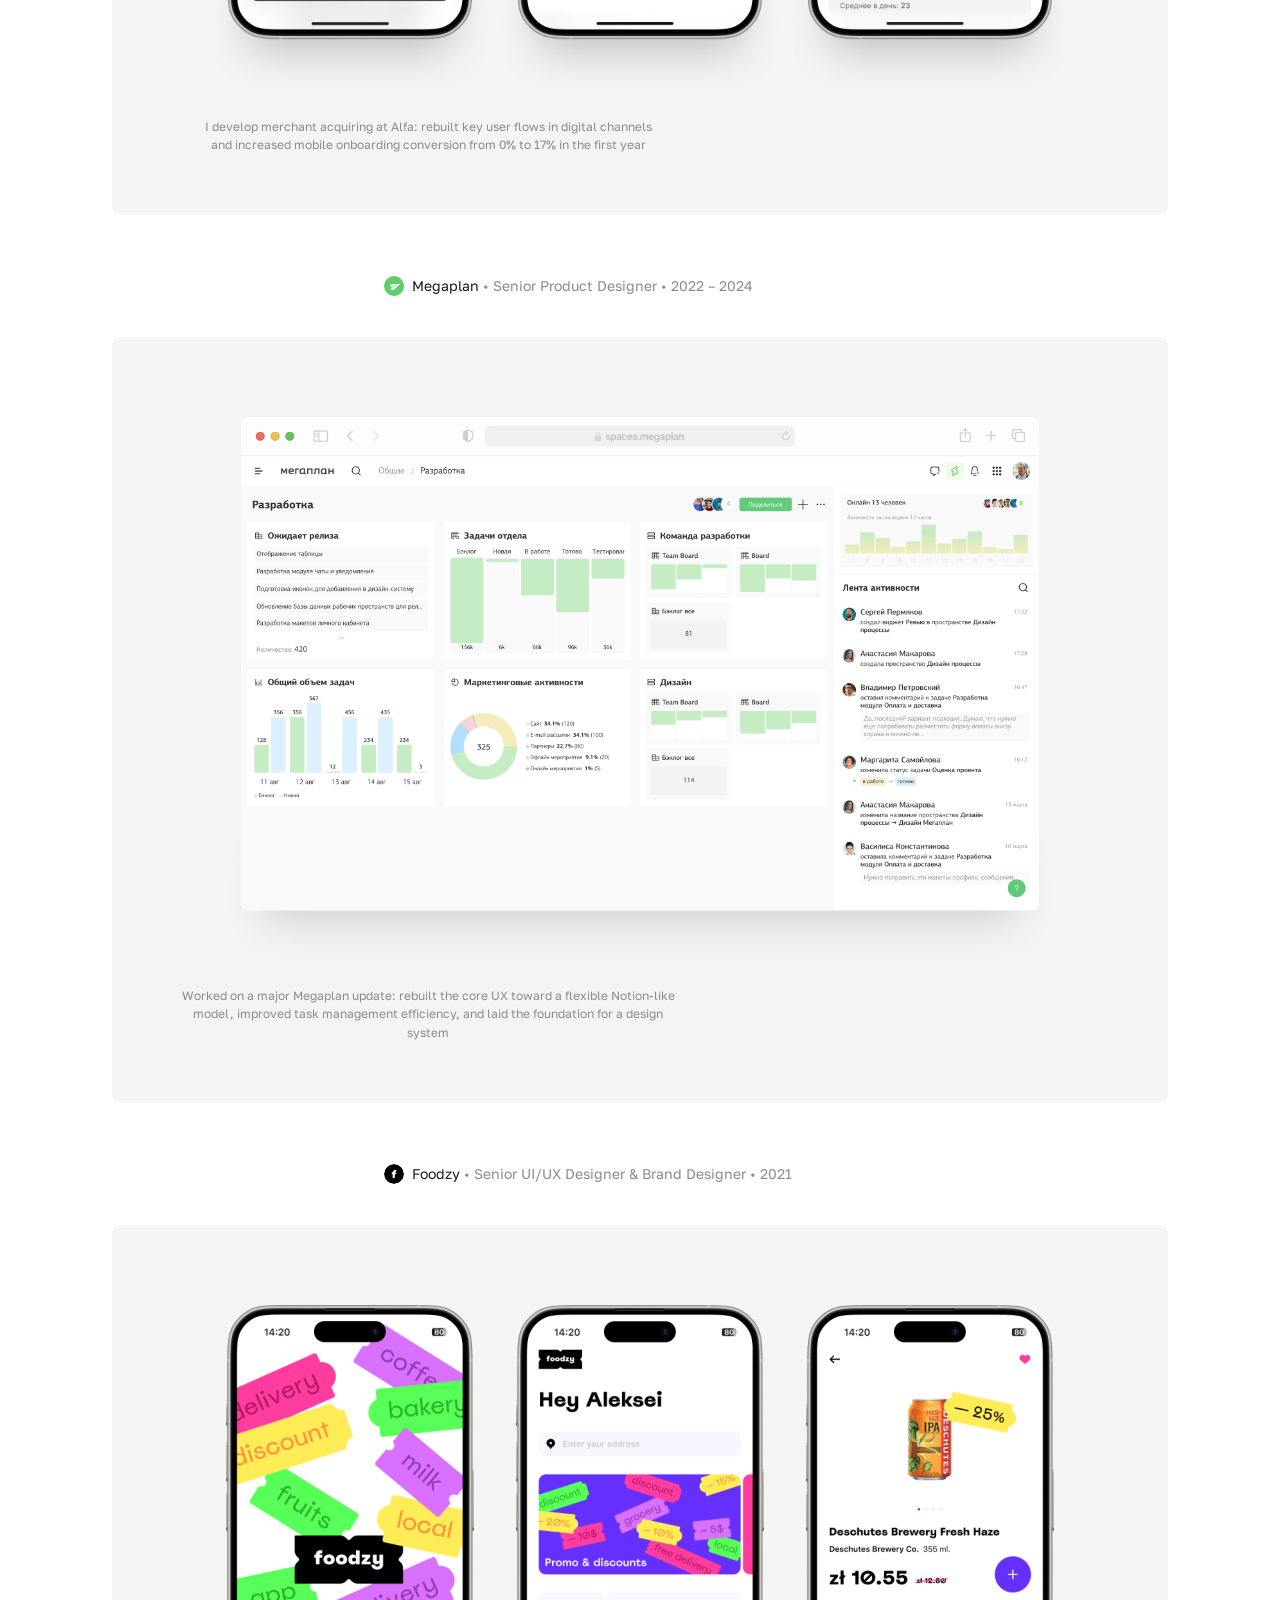
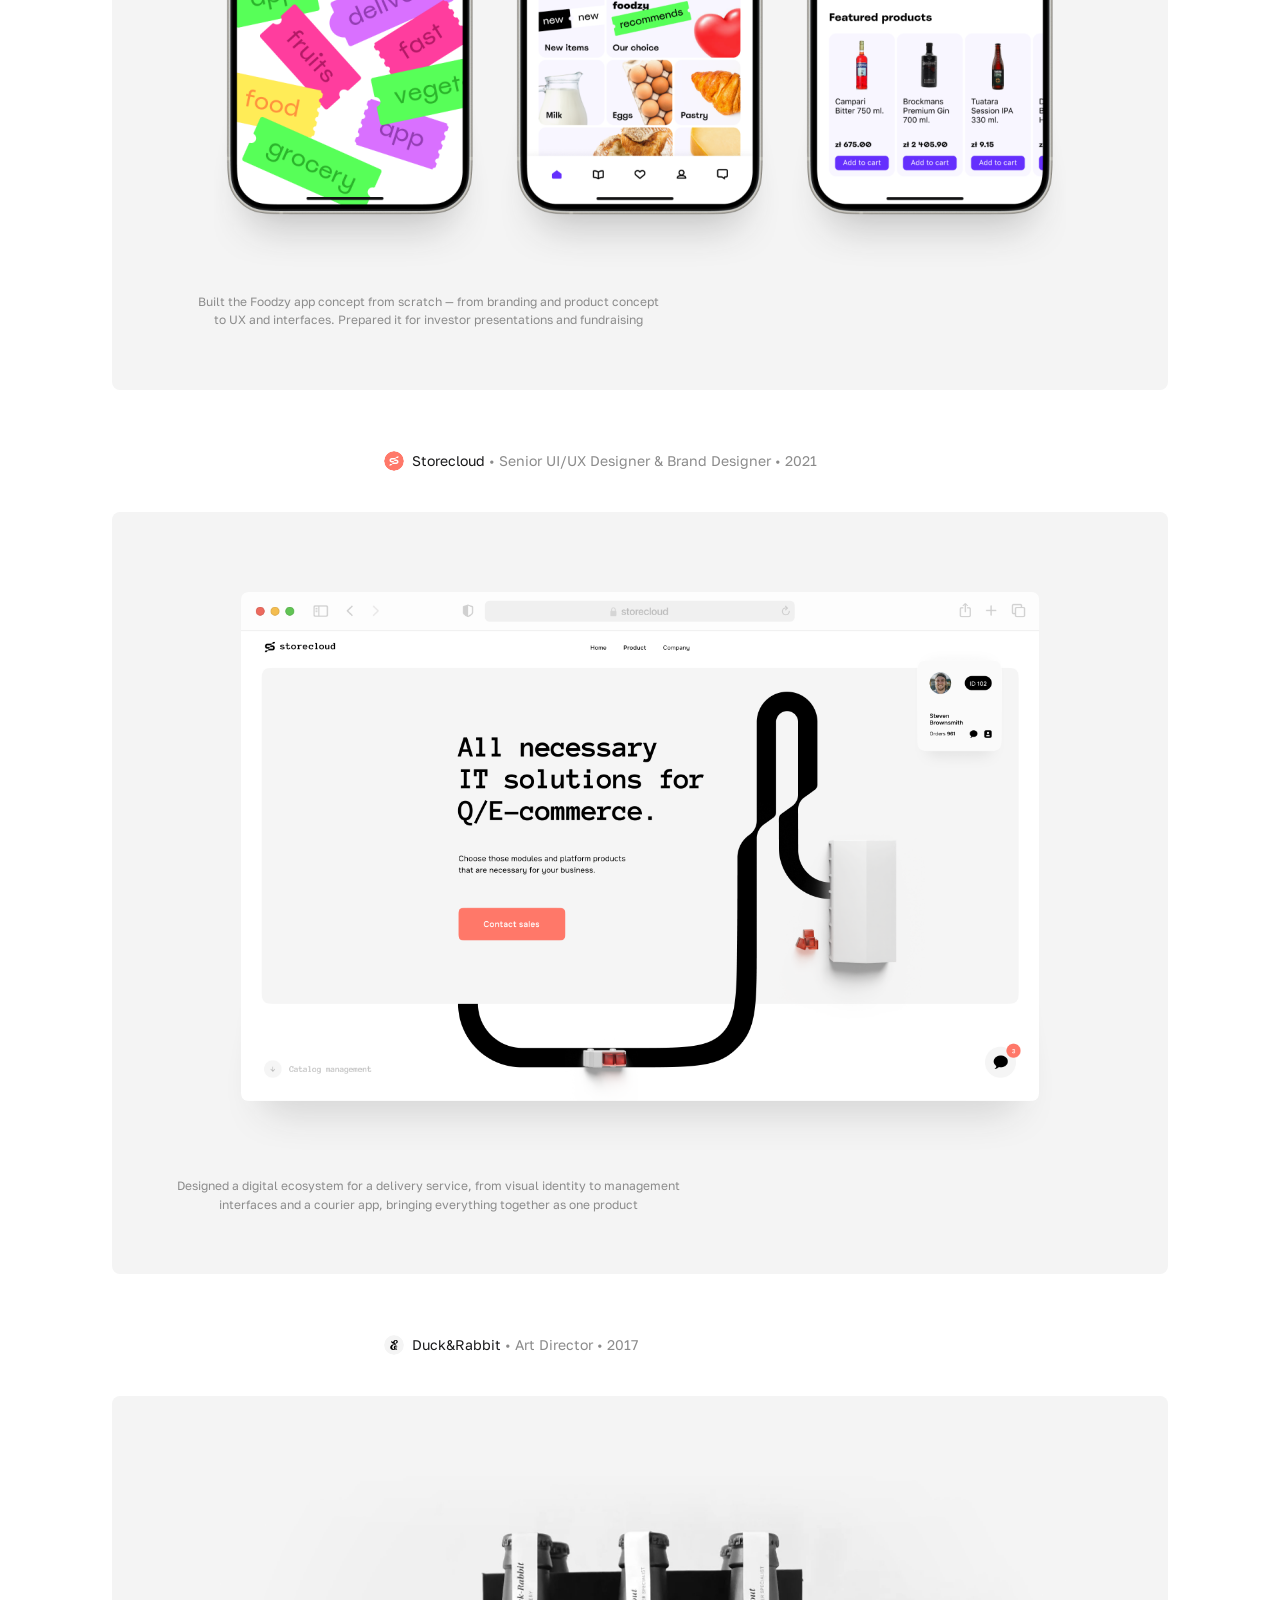
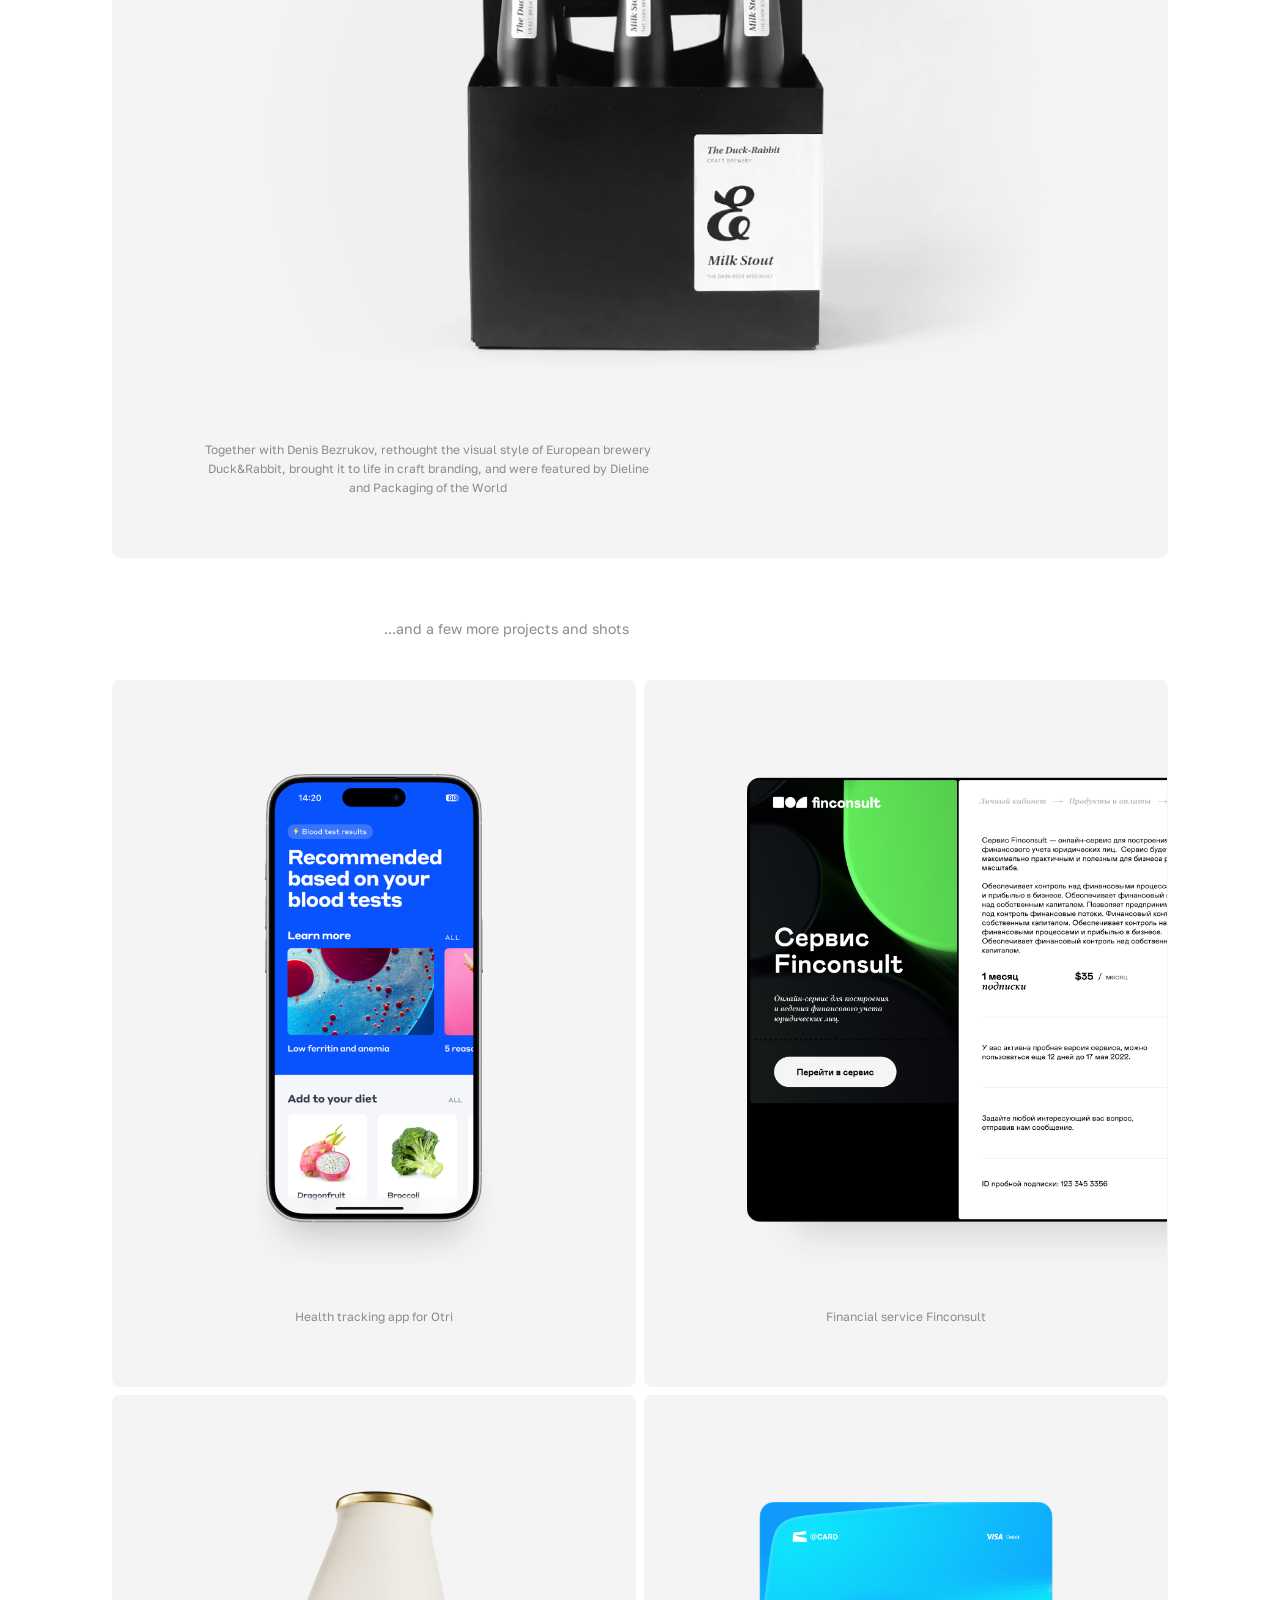
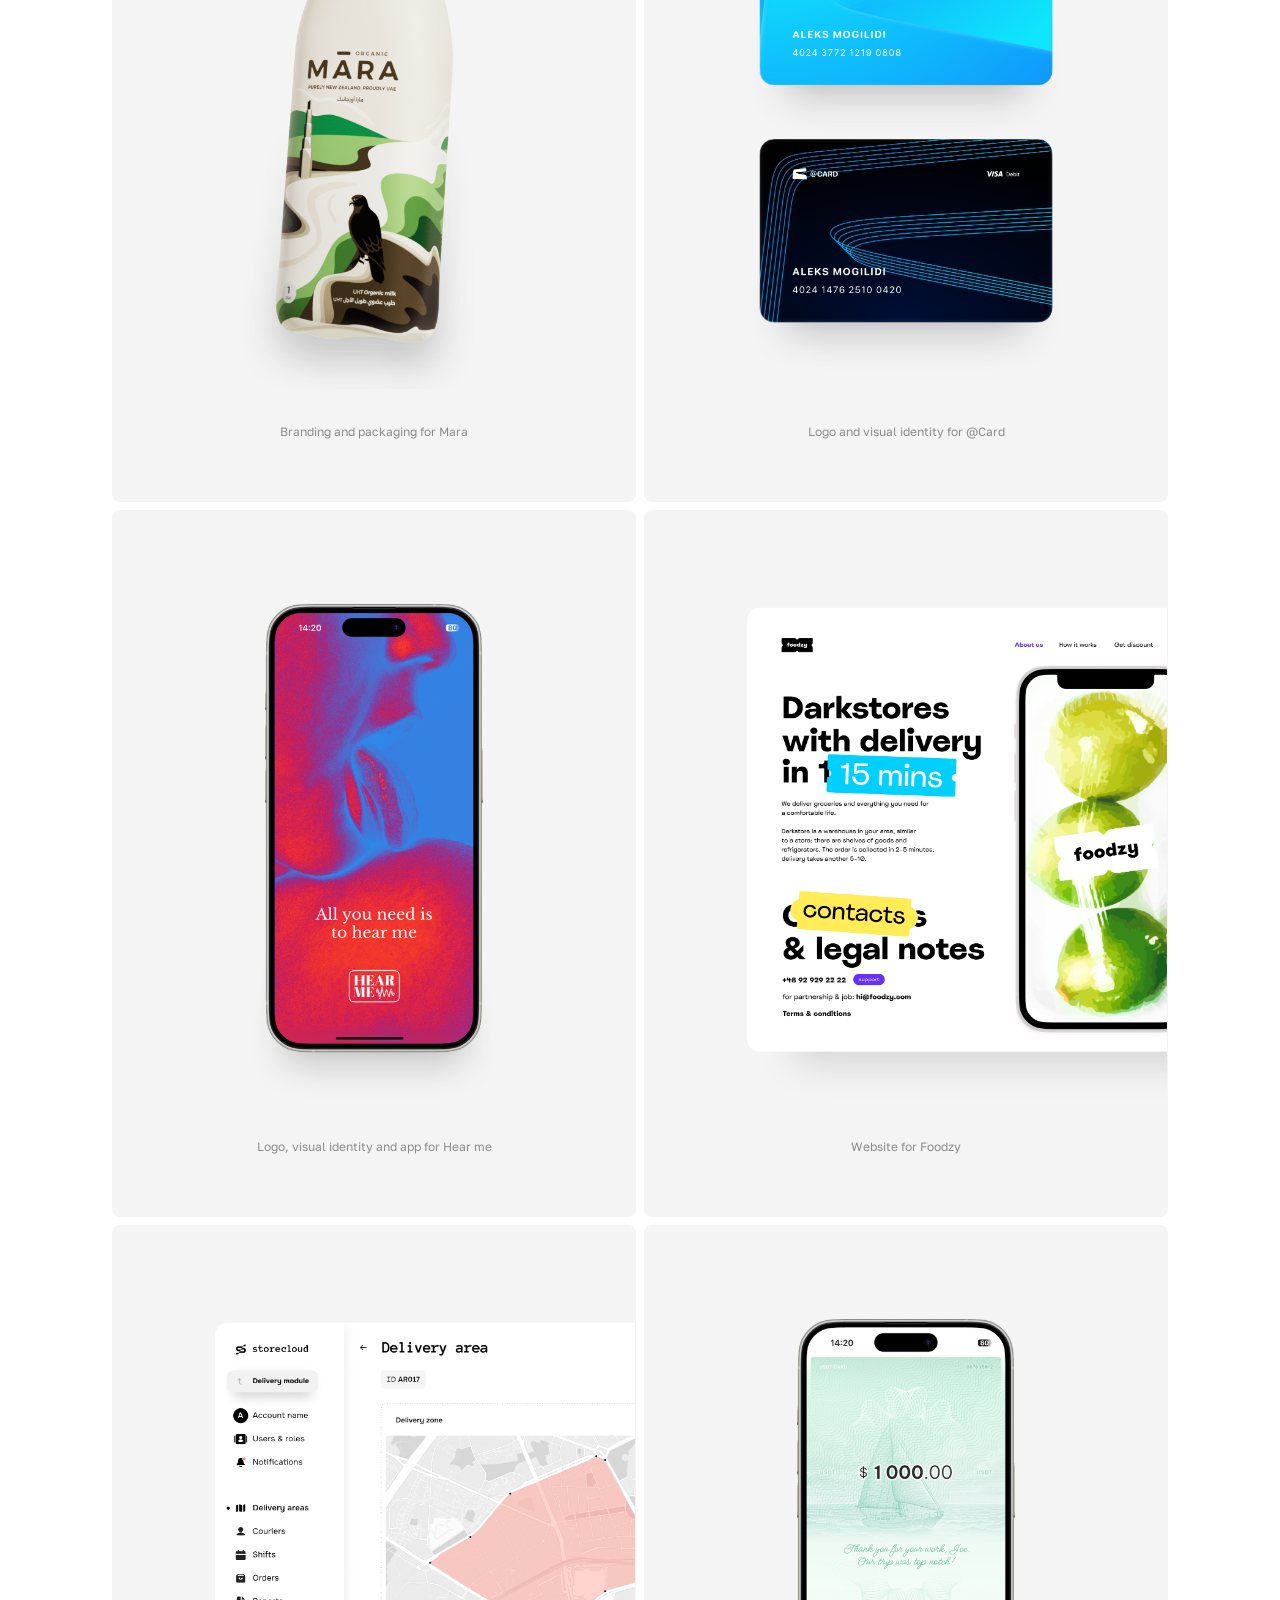
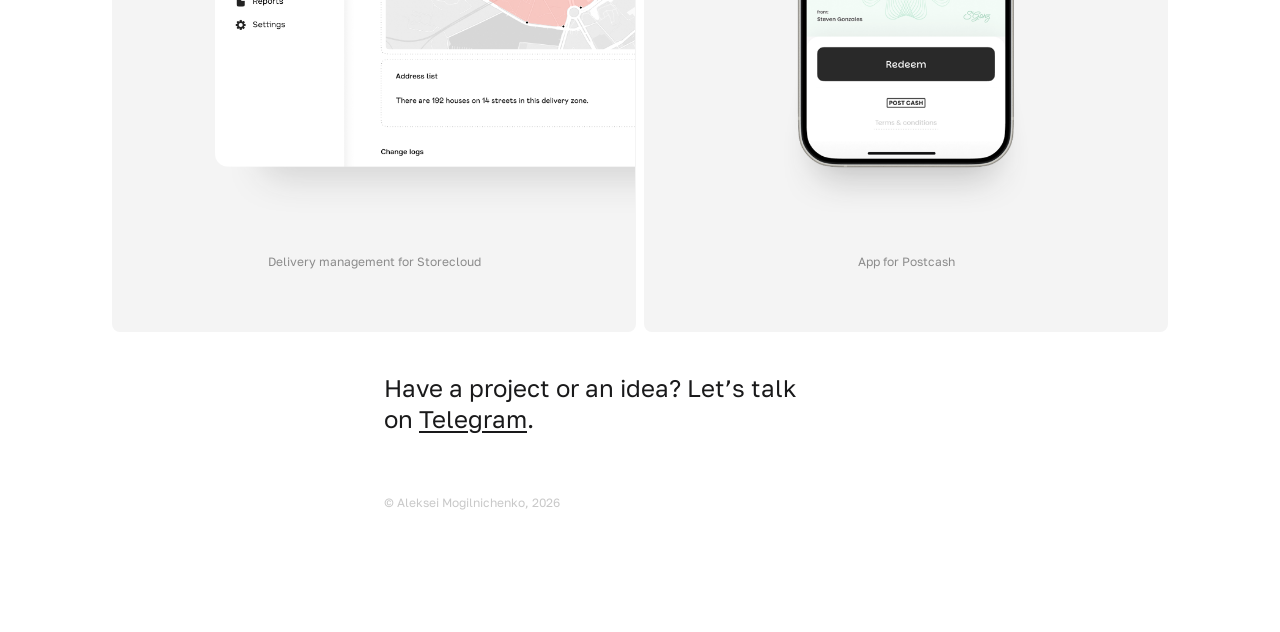
==== commit bf3e230b: "Update hero portrait and bubble" ====
--- a/index.html
+++ b/index.html
@@ -3,7 +3,7 @@
 <head>
   <meta charset="UTF-8" />
   <meta name="viewport" content="width=device-width, initial-scale=1.0" />
-  <title>Alexey — Product Designer</title>
+  <title>Aleksei — Product Designer</title>
   <link rel="icon" type="image/png" href="favicon.png" />
   <link rel="preconnect" href="https://fonts.googleapis.com" />
   <link rel="preconnect" href="https://fonts.gstatic.com" crossorigin />
@@ -105,7 +105,91 @@
       border-radius: 50%;
       object-fit: cover;
       flex-shrink: 0;
+      margin-left: 0;
+      position: relative;
+      z-index: 1;
+      transition: opacity 180ms ease;
+    }
+
+    .hero__portrait-control {
+      position: relative;
+      display: block;
+      width: 120px;
+      height: 120px;
+      flex: 0 0 auto;
       margin-left: 8px;
+      padding: 0;
+      border: 0;
+      border-radius: 50%;
+      background: transparent;
+      color: inherit;
+      font: inherit;
+      cursor: pointer;
+      -webkit-tap-highlight-color: transparent;
+    }
+
+    .hero__portrait-smiling {
+      position: absolute;
+      inset: 0;
+      z-index: 2;
+      width: 100%;
+      height: 100%;
+      border-radius: 50%;
+      object-fit: cover;
+      opacity: 0;
+      pointer-events: none;
+      transition: opacity 180ms ease;
+    }
+
+    .hero__portrait-bubble {
+      position: absolute;
+      z-index: 3;
+      top: calc(50% - 46px);
+      left: calc(100% + 8px);
+      width: fit-content;
+      min-width: min(240px, calc(100vw - 120px));
+      max-width: min(320px, calc(100vw - 120px));
+      box-sizing: border-box;
+      padding: 8px 12px;
+      border: 0;
+      border-radius: 8px 8px 8px 2px;
+      color: var(--color-muted);
+      background: var(--color-card-bg);
+      box-shadow: none;
+      font: 400 12px/1.35 var(--font-main);
+      text-align: left;
+      transform: translateY(calc(-50% + 8px));
+      opacity: 0;
+      visibility: hidden;
+      pointer-events: none;
+      transition: opacity 160ms ease, transform 160ms ease, visibility 160ms ease;
+    }
+
+    .hero__portrait-control.is-active .hero__portrait-smiling {
+      opacity: 1;
+    }
+
+    .hero__portrait-control.is-active .hero__portrait-bubble {
+      transform: translateY(-50%);
+      opacity: 1;
+      visibility: visible;
+      pointer-events: auto;
+    }
+
+    .hero__portrait-control:focus-visible {
+      outline: 2px solid var(--color-hover);
+      outline-offset: 4px;
+    }
+
+    .hero__portrait-control:focus-visible .hero__portrait-smiling {
+      opacity: 1;
+    }
+
+    .hero__portrait-control:focus-visible .hero__portrait-bubble {
+      transform: translateY(-50%);
+      opacity: 1;
+      visibility: visible;
+      pointer-events: auto;
     }
 
     .hero__bio a {
@@ -575,6 +659,11 @@
         height: 104px;
       }
 
+      .hero__portrait-control {
+        width: 104px;
+        height: 104px;
+      }
+
       .projects {
         gap: 14px;
       }
@@ -615,6 +704,12 @@
       .hero__portrait {
         width: 104px;
         height: 104px;
+      }
+
+      .hero__portrait-control {
+        width: 104px;
+        height: 104px;
+        margin-left: 0;
       }
 
       .hero__exp-list {
@@ -1020,7 +1115,7 @@
     .hero__line1 { margin: 0; }
     .hero__greeting, .hero__bio { font-size: 24px; line-height: 1.32; }
     .hero__bio { max-width: 512px; }
-    .hero__portrait { margin-left: max(0px, calc((100% - 512px) / 2)); }
+    .hero__portrait-control { margin-left: max(0px, calc((100% - 512px) / 2)); }
     .hero__experience { padding: 40px max(0px, calc((100% - 512px) / 2)) 0; }
     .hero__exp-list { font-size: 14px; line-height: 1.56; }
     .hero__actions {
@@ -1105,7 +1200,7 @@
       .hero { gap: 0; }
       .hero__description, .hero__experience { padding-left: 0; padding-right: 0; }
       .hero__description { padding-top: 32px; }
-      .hero__portrait { margin-left: 0; }
+      .hero__portrait-control { margin-left: 0; }
       .hero__actions { padding: 40px 0 40px; gap: 14px; }
       .hero__greeting, .hero__bio { font-size: 23px; line-height: 1.34; }
       .projects__title { min-height: auto; padding: 28px 0 20px; }
@@ -1157,6 +1252,21 @@
     }
     .card-hover-label { background: var(--color-hover); }
     .card-hover-label.is-coming-soon { background: #19191a; }
+    @media (hover: hover) and (pointer: fine) {
+      .hero__portrait-control:hover .hero__portrait-smiling { opacity: 1; }
+      .hero__portrait-control:hover .hero__portrait-bubble {
+        transform: translateY(-50%);
+        opacity: 1;
+        visibility: visible;
+      }
+    }
+    @media (prefers-reduced-motion: reduce) {
+      .hero__portrait,
+      .hero__portrait-smiling,
+      .hero__portrait-bubble {
+        transition: none;
+      }
+    }
     .shot-card__title, .shot-card:hover .shot-card__title, .shot-card:not(:hover) .shot-card__title {
       opacity: 1; transform: none; transition: none;
     }
@@ -1181,11 +1291,15 @@
     <!-- ── Hero ──────────────────────────────── -->
     <section class="hero">
 
+      <button class="hero__portrait-control" type="button" aria-label="Показать улыбку" aria-expanded="false" aria-describedby="hero-portrait-bubble">
       <img
             class="hero__portrait"
-            src="[data-uri]"
+            src="assets/portrait-neutral-original-360.png"
             alt="Портрет"
           />
+      <img class="hero__portrait-smiling" src="assets/portrait-smile-matched-360.png" alt="" aria-hidden="true" />
+      <span class="hero__portrait-bubble" id="hero-portrait-bubble" aria-hidden="true">I usually go by Aleks, but my therapist reminds me that my name is Aleksei</span>
+      </button>
 
       <div class="hero__description">
         <div class="hero__line1">
@@ -1760,7 +1874,7 @@
       },
       en: {
         button: 'RUS',
-        title: 'Alexey — Product Designer',
+        title: 'Aleksei — Product Designer',
         lang: 'en',
         greeting: 'Hi, I&rsquo;m Aleksei.',
         projectsTitle: 'Projects', hoverLabel: 'More details',
@@ -1841,7 +1955,13 @@
     };
 
     toggle.addEventListener('click', () => {
-      window.location.href = `${getLanguageUrl(currentLanguage === 'ru' ? 'en' : 'ru')}${window.location.hash}`;
+      const target = new URL(getLanguageUrl(currentLanguage === 'ru' ? 'en' : 'ru'), window.location.href);
+      const currentHash = window.location.hash;
+      target.hash = !document.body.classList.contains('case-open') && currentHash === '#projects' ? '' : currentHash;
+      try {
+        sessionStorage.setItem('portfolio-language-scroll', JSON.stringify({ pathname: target.pathname, scrollY: window.scrollY }));
+      } catch (_) {}
+      window.location.href = target.href;
     });
 
     applyLanguage(currentLanguage);
@@ -1901,9 +2021,22 @@
     const cases = [...document.querySelectorAll('.case-study')];
     const projectList = document.querySelector('.projects');
     const isEnglishPage = !/\/ru\/(?:index\.html)?$/.test(window.location.pathname);
-    const homeTitle = isEnglishPage ? 'Alexey — Product Designer' : 'Алексей — Product Designer';
+    const homeTitle = isEnglishPage ? 'Aleksei — Product Designer' : 'Алексей — Product Designer';
     let homeScrollY = null;
+    let languageScrollY = null;
     const reducedMotion = window.matchMedia('(prefers-reduced-motion: reduce)').matches;
+
+    try {
+      const savedLanguageScroll = JSON.parse(sessionStorage.getItem('portfolio-language-scroll') || 'null');
+      if (savedLanguageScroll?.pathname === window.location.pathname && Number.isFinite(savedLanguageScroll.scrollY)) {
+        languageScrollY = savedLanguageScroll.scrollY;
+        sessionStorage.removeItem('portfolio-language-scroll');
+        window.history.scrollRestoration = 'manual';
+        window.addEventListener('load', () => {
+          requestAnimationFrame(() => window.scrollTo({ top: languageScrollY, behavior: 'auto' }));
+        }, { once: true });
+      }
+    } catch (_) {}
 
     document.querySelectorAll('.card[href^="#case-"]').forEach((card) => {
       card.addEventListener('click', () => { homeScrollY = window.scrollY; });
@@ -1925,10 +2058,10 @@
       });
       if (active) {
         document.title = `${active.dataset.caseTitle} | ${homeTitle}`;
-        window.scrollTo({ top: 0, behavior: reducedMotion ? 'auto' : 'smooth' });
+        if (languageScrollY === null) window.scrollTo({ top: 0, behavior: reducedMotion ? 'auto' : 'smooth' });
       } else {
         document.title = homeTitle;
-        if (window.location.hash === '#projects' && projectList) {
+        if (languageScrollY === null && window.location.hash === '#projects' && projectList) {
           const targetY = homeScrollY === null ? projectList.getBoundingClientRect().top + window.scrollY : homeScrollY;
           window.scrollTo({ top: targetY, behavior: reducedMotion ? 'auto' : 'smooth' });
         }
@@ -1995,5 +2128,50 @@
 });
 </script>
 
+<script>
+document.addEventListener('DOMContentLoaded', () => {
+  const portrait = document.querySelector('.hero__portrait-control');
+  if (!portrait) return;
+
+  const bubble = portrait.querySelector('.hero__portrait-bubble');
+  const hasCoarsePointer = window.matchMedia('(pointer: coarse)').matches;
+  const hasFineHover = window.matchMedia('(hover: hover) and (pointer: fine)').matches;
+  const setOpen = (open) => {
+    portrait.classList.toggle('is-active', open);
+    portrait.setAttribute('aria-expanded', String(open));
+    bubble.setAttribute('aria-hidden', String(!open));
+  };
+
+  if (hasFineHover) {
+    portrait.addEventListener('pointerenter', () => setOpen(true));
+    portrait.addEventListener('pointerleave', () => {
+      if (!portrait.matches(':focus-visible')) setOpen(false);
+    });
+  }
+
+  portrait.addEventListener('focus', () => {
+    if (portrait.matches(':focus-visible')) setOpen(true);
+  });
+  portrait.addEventListener('blur', () => {
+    if (!portrait.matches(':hover')) setOpen(false);
+  });
+  portrait.addEventListener('click', () => {
+    if (hasCoarsePointer) setOpen(!portrait.classList.contains('is-active'));
+  });
+
+  if (hasCoarsePointer) {
+    document.addEventListener('pointerdown', (event) => {
+      if (!portrait.contains(event.target)) setOpen(false);
+    });
+  }
+
+  document.addEventListener('keydown', (event) => {
+    if (event.key === 'Escape' && portrait.classList.contains('is-active')) {
+      setOpen(false);
+      portrait.blur();
+    }
+  });
+});
+</script>
 </body>
 </html>
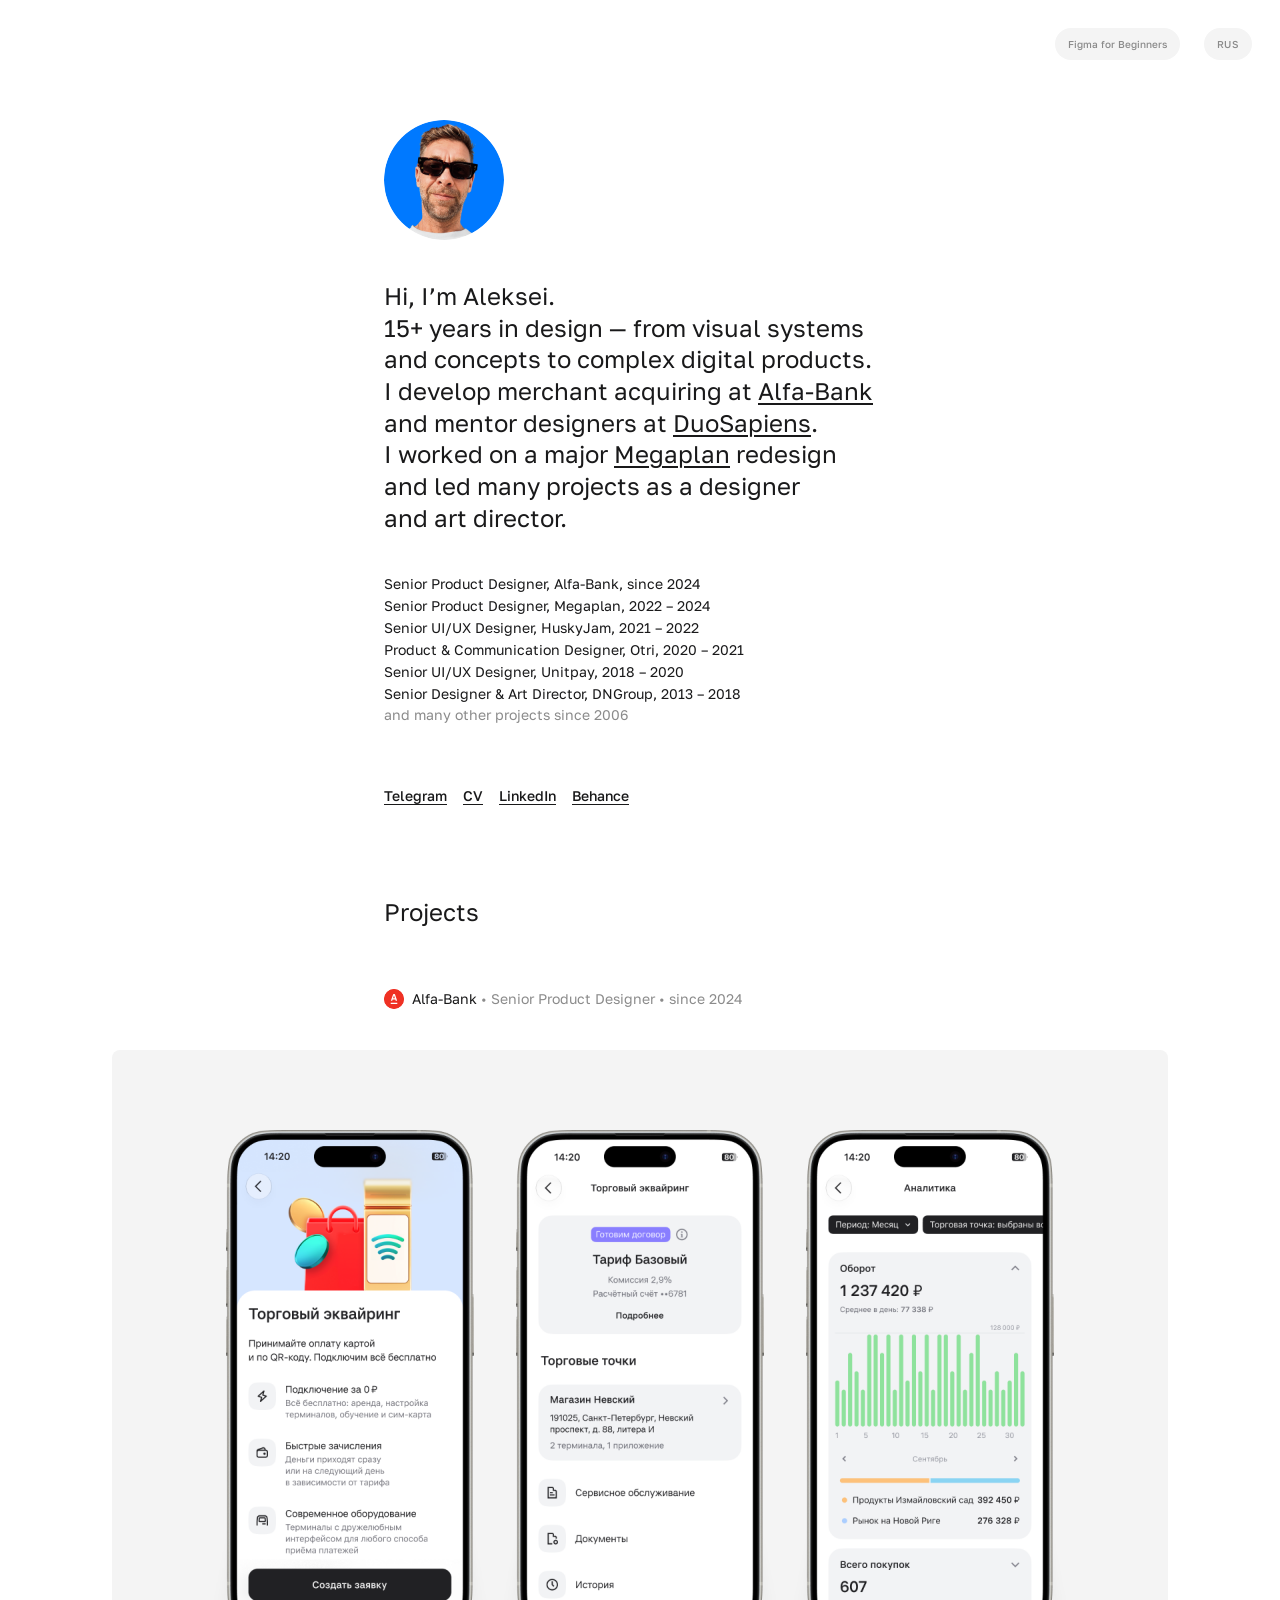
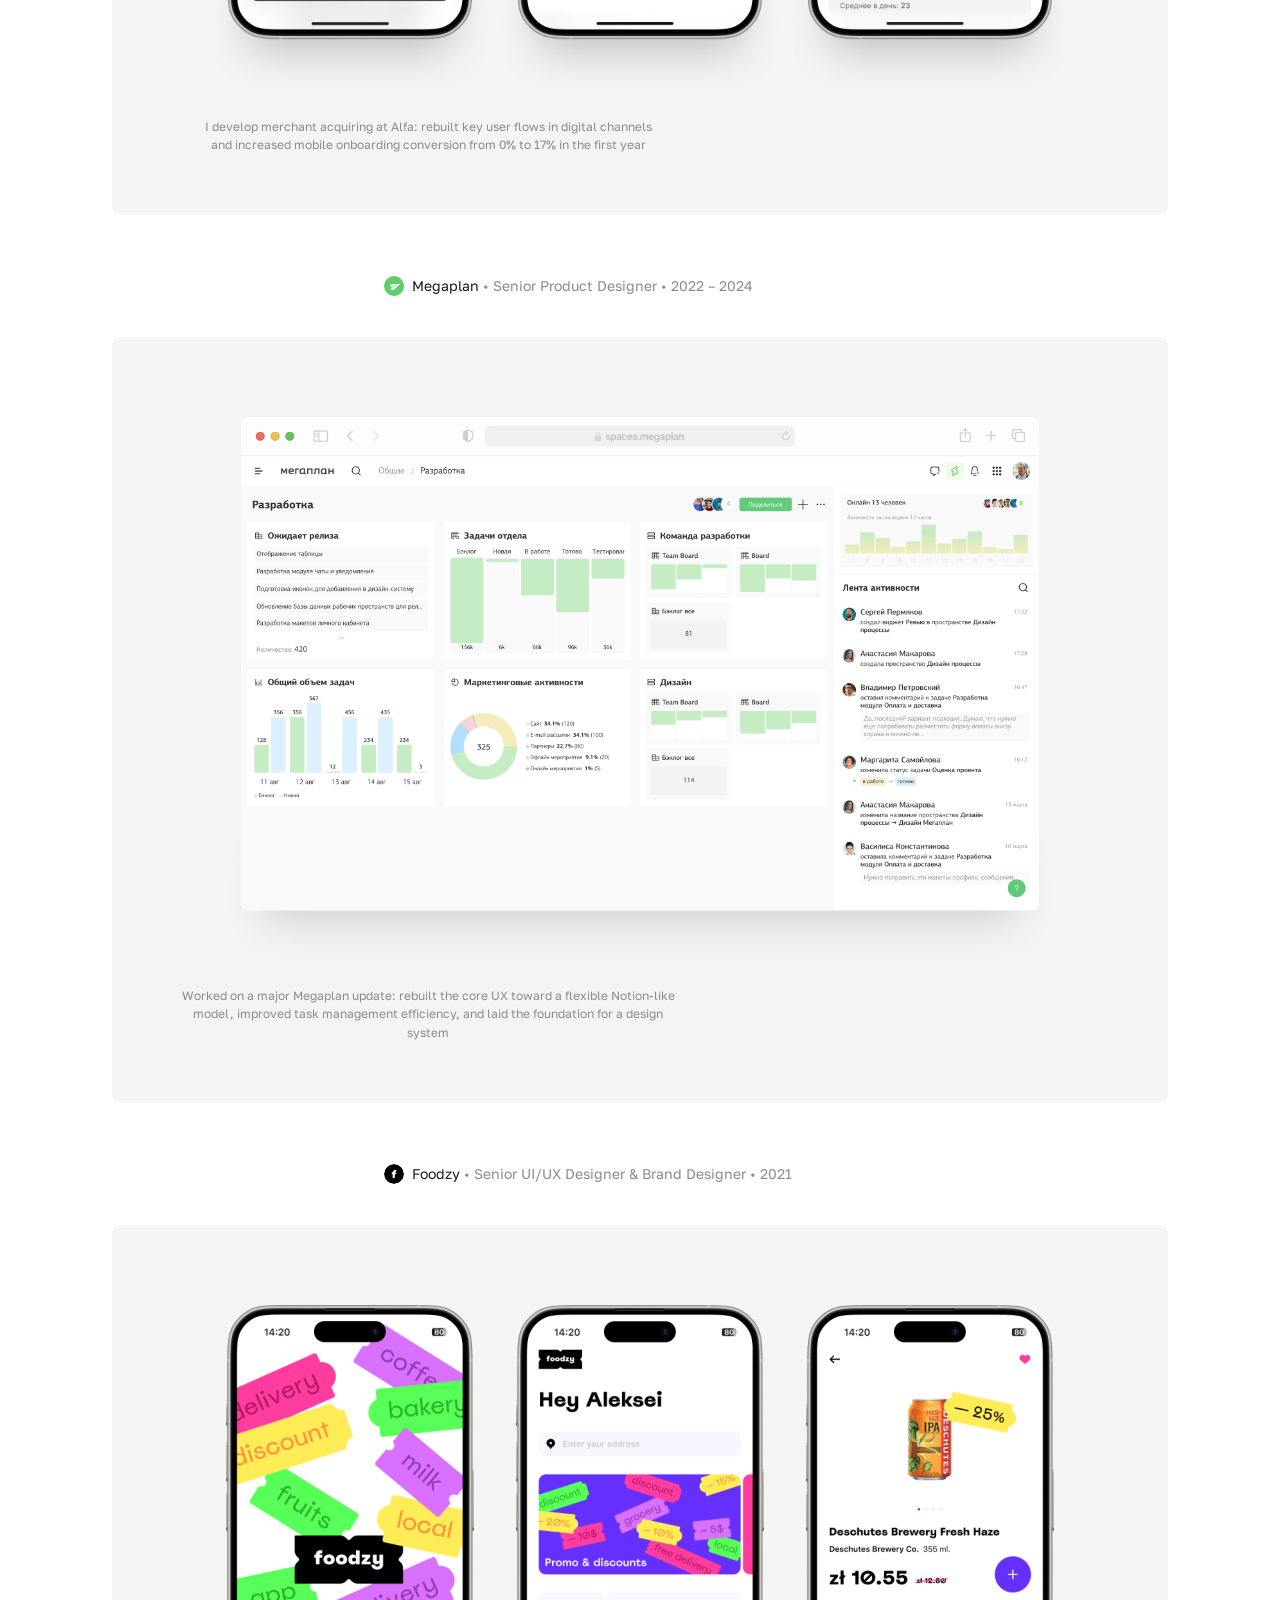
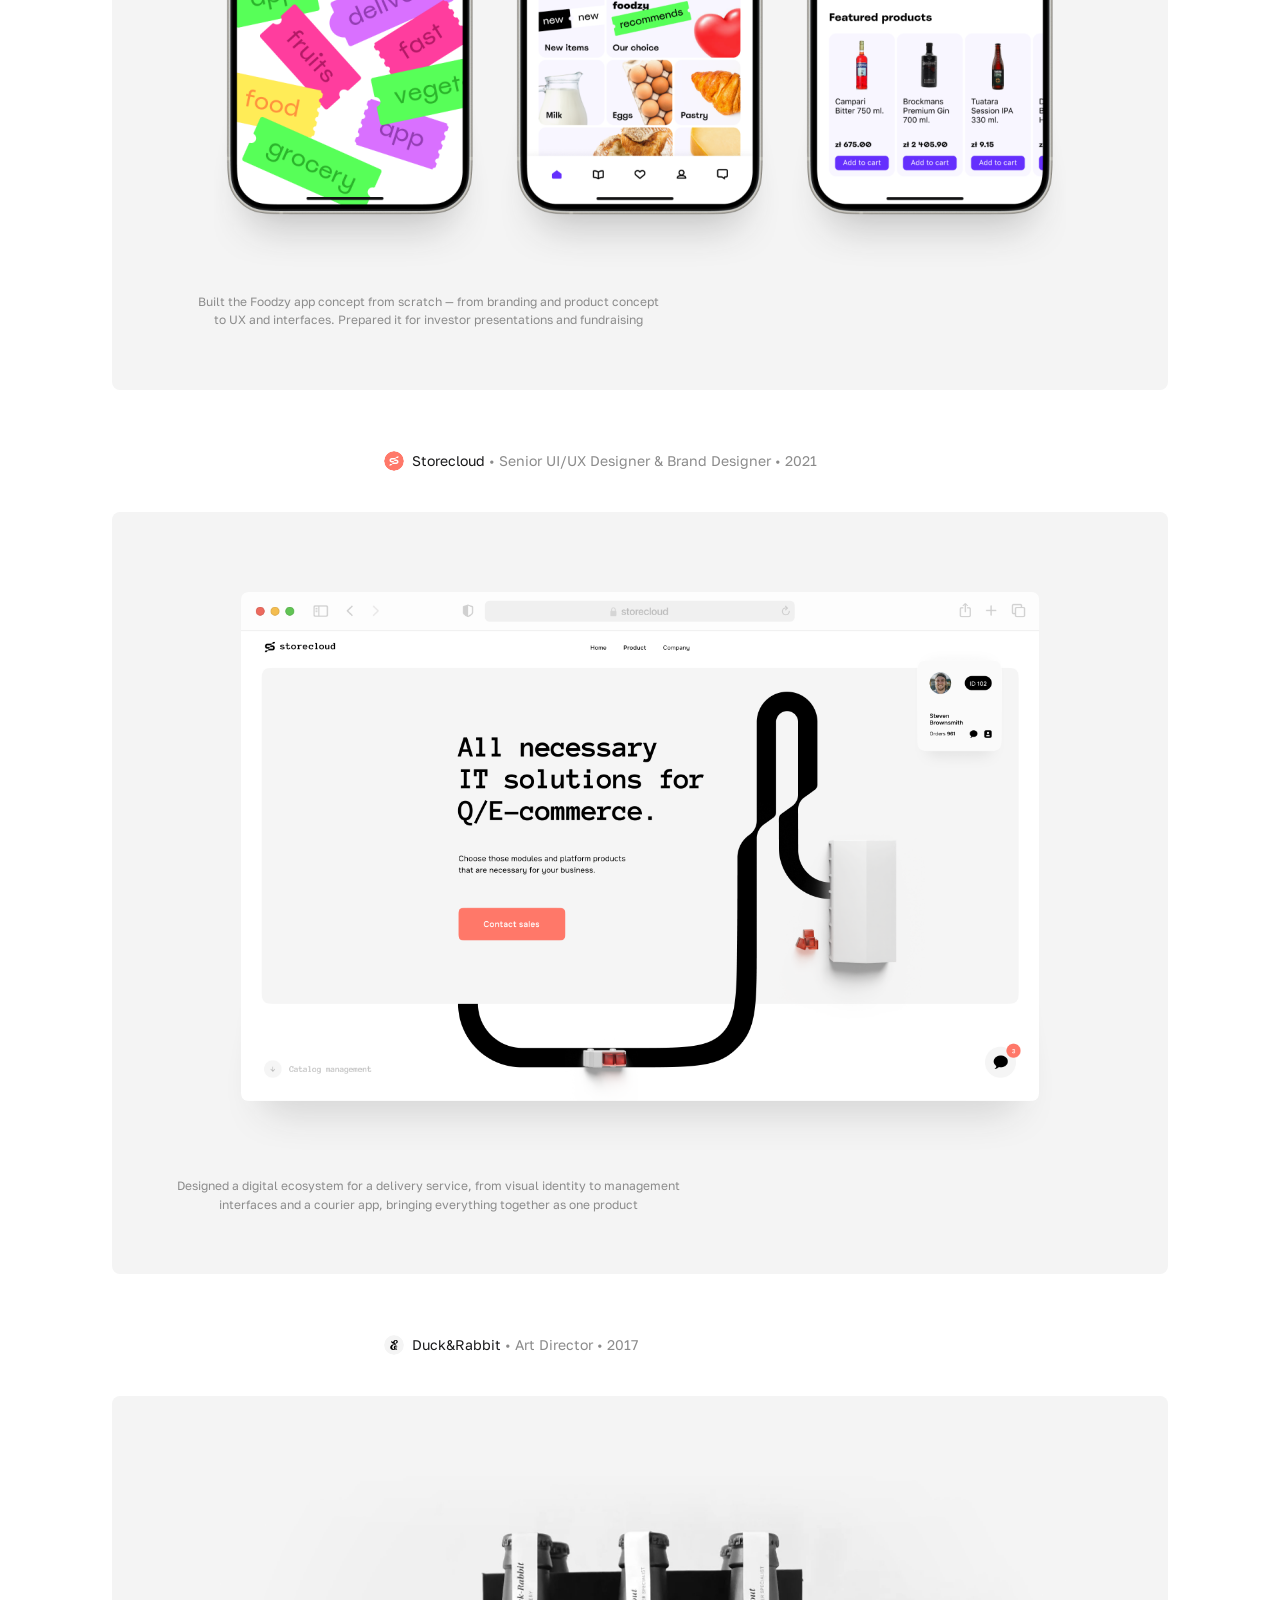
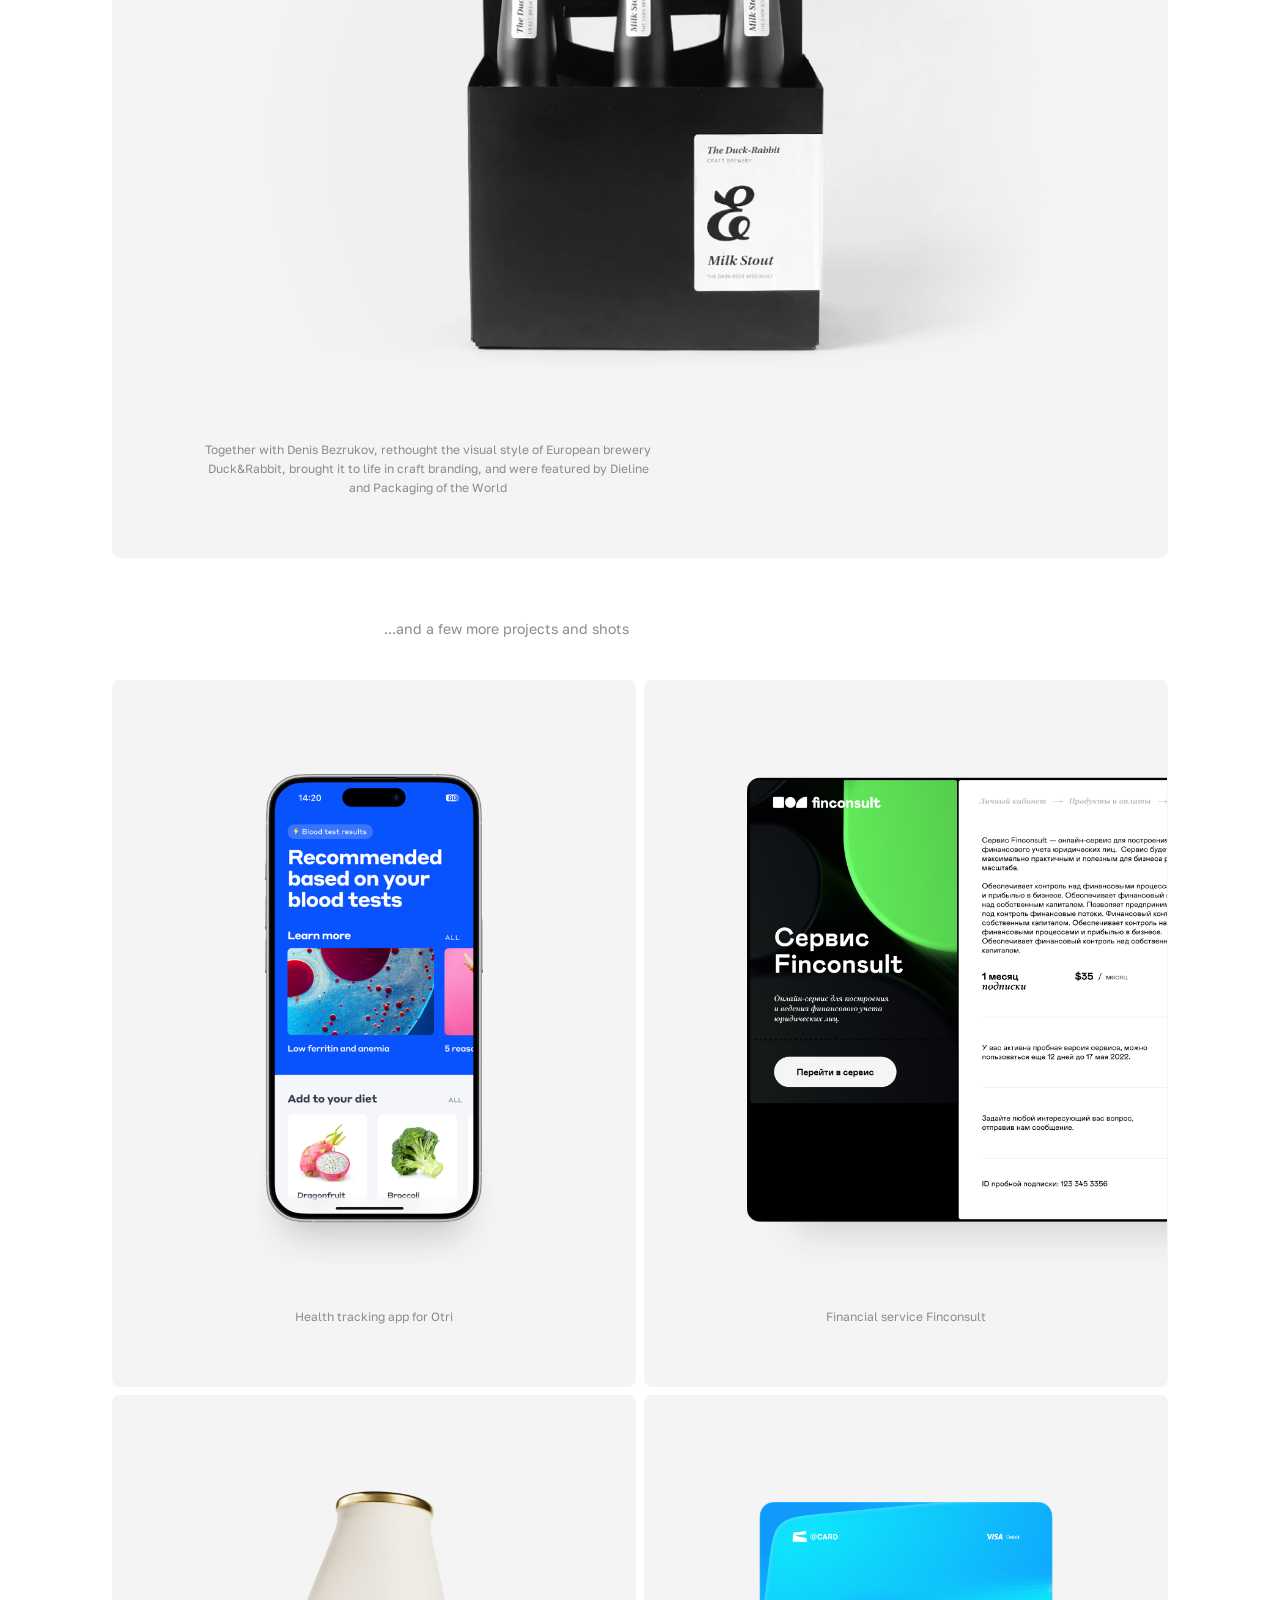
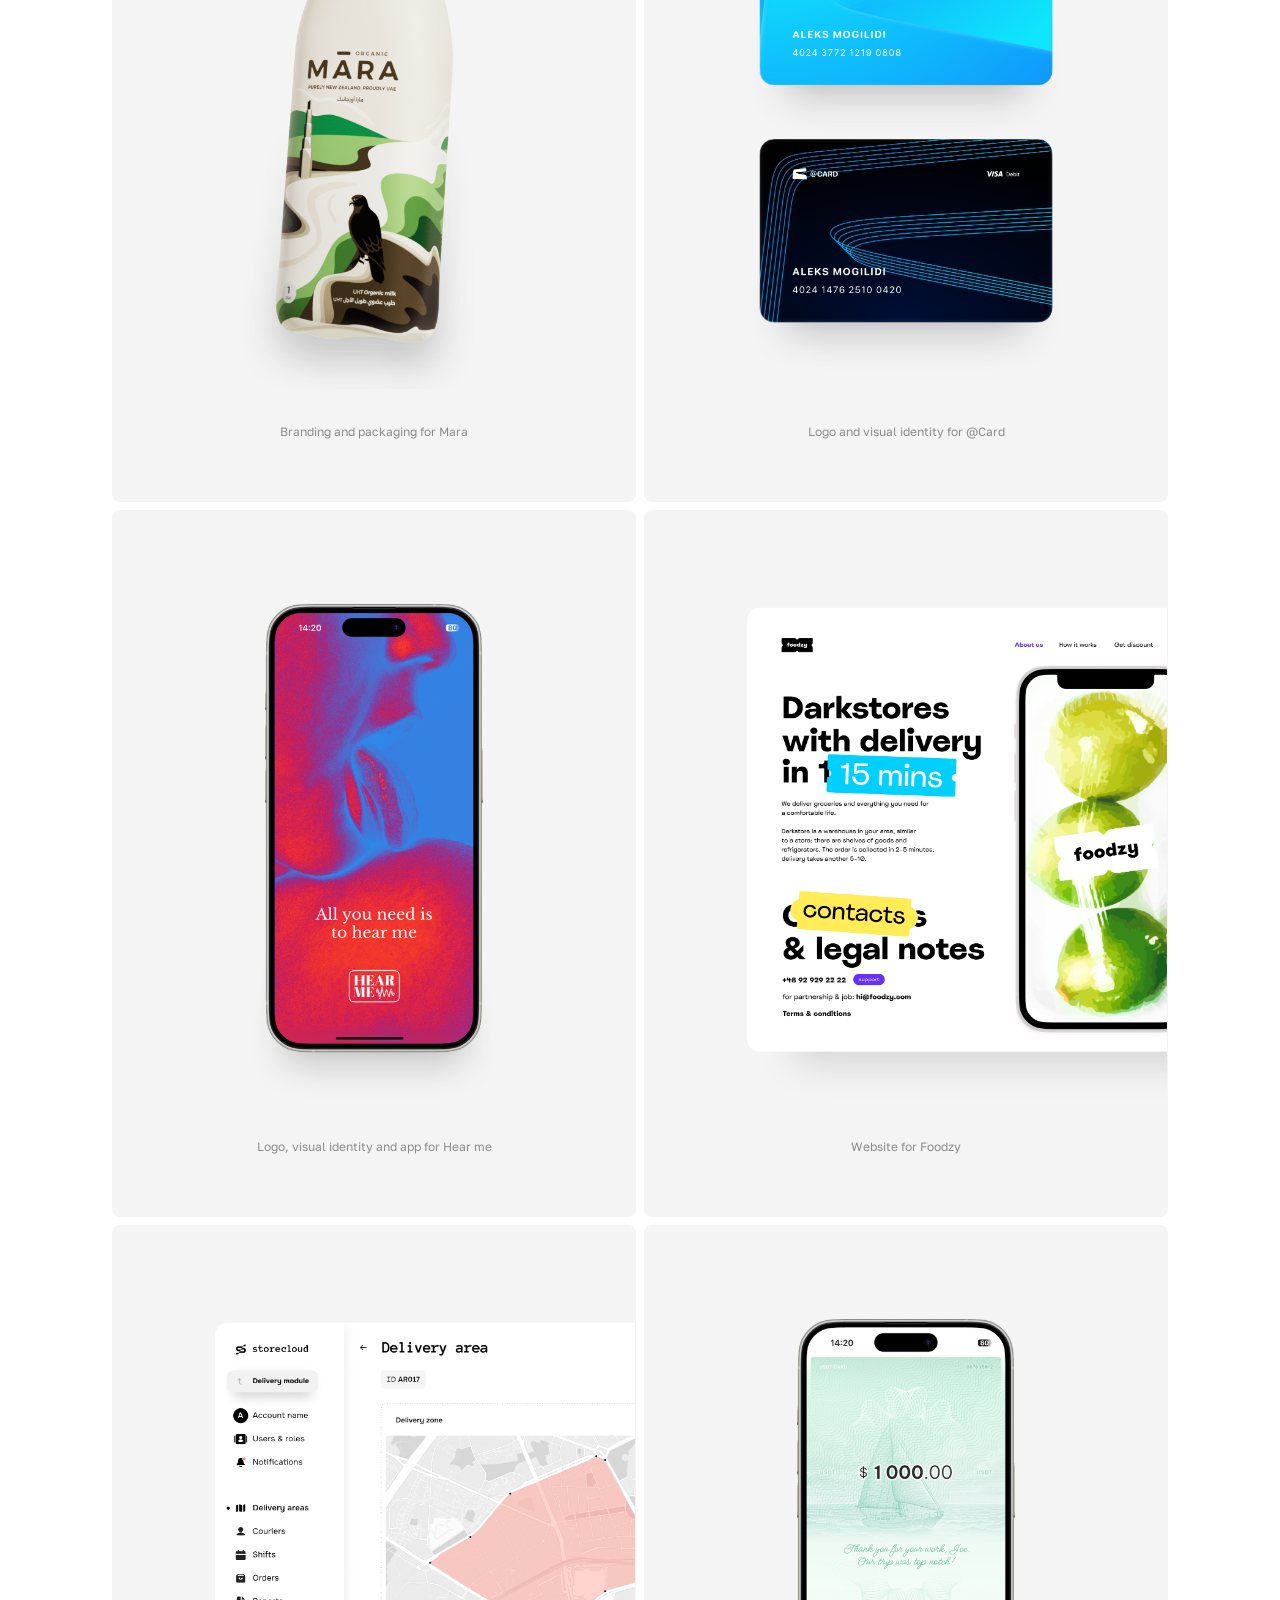
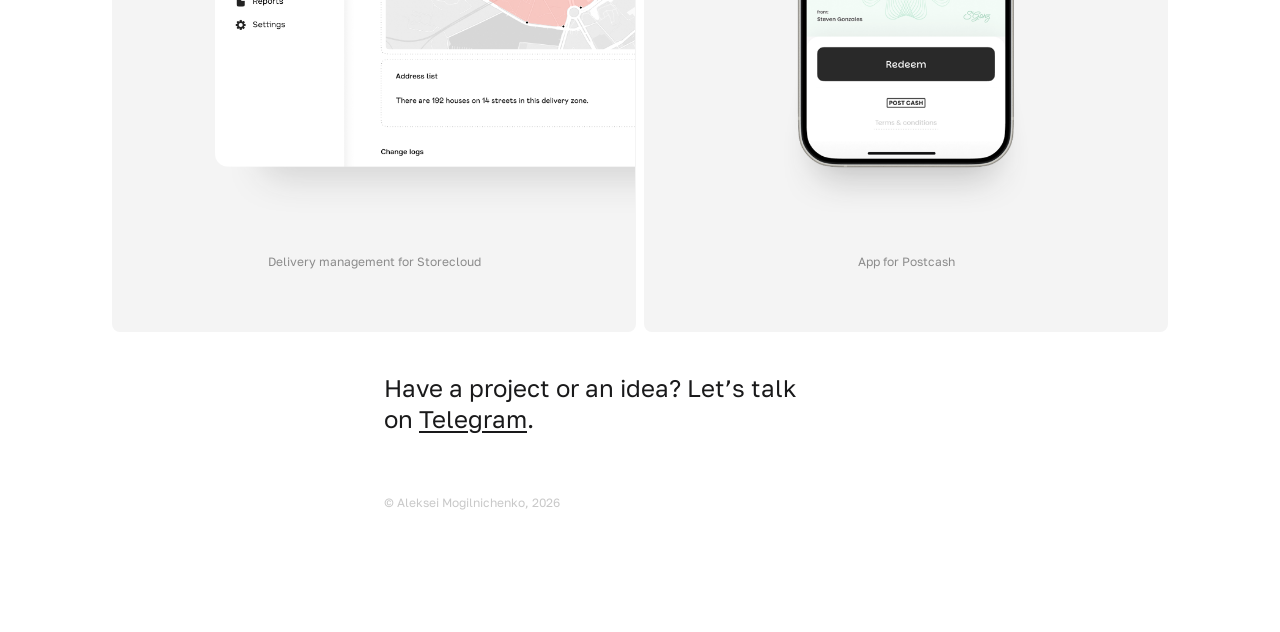
==== commit 1895f9f2: "Add course teaser to homepage" ====
--- a/index.html
+++ b/index.html
@@ -334,10 +334,6 @@
     }
 
     .language-toggle {
-      position: fixed;
-      top: 28px;
-      right: 28px;
-      z-index: 10;
       display: flex;
       padding: 9px 13px;
       justify-content: center;
@@ -355,6 +351,63 @@
       text-transform: uppercase;
       cursor: pointer;
       transition: background-color var(--motion-duration-normal) var(--motion-ease-standard), color var(--motion-duration-normal) var(--motion-ease-standard), transform var(--motion-duration-instant) var(--motion-ease-standard);
+    }
+
+    .header-actions {
+      position: fixed;
+      top: 28px;
+      right: 28px;
+      z-index: 10;
+      display: flex;
+      align-items: center;
+      gap: 24px;
+    }
+
+    .course-link {
+      position: relative;
+      isolation: isolate;
+      overflow: hidden;
+      display: flex;
+      align-items: center;
+      justify-content: center;
+      padding: 9px 13px;
+      border-radius: 9999px;
+      background: #f4f4f4;
+      color: #8b8b8b;
+      font-family: var(--font-main);
+      font-size: 10px;
+      font-weight: 500;
+      line-height: 1.4;
+      text-decoration: none;
+      white-space: nowrap;
+      border: 0;
+      cursor: default;
+      transition: color 360ms cubic-bezier(0.2, 0.8, 0.2, 1);
+    }
+
+    .course-link::before {
+      position: absolute;
+      z-index: -1;
+      inset: -10px;
+      border-radius: 46% 54% 45% 55% / 54% 45% 55% 46%;
+      background: linear-gradient(96deg, #F24E1E -21.25%, #FF7262 11.34%, #A259FF 46.75%, #1ABCFE 83.59%, #0ACF83 120.42%);
+      filter: blur(11px);
+      content: "";
+      opacity: 0.92;
+      transform: scaleX(0);
+      transform-origin: right center;
+      transition: transform 560ms cubic-bezier(0.2, 0.8, 0.2, 1), opacity 360ms ease;
+    }
+
+    .course-link:hover,
+    .course-link:focus-visible {
+      color: #fff;
+    }
+
+    .course-link:hover::before,
+    .course-link:focus-visible::before {
+      transform: scaleX(1);
+      transform-origin: left center;
     }
 
     .hero__action:focus-visible,
@@ -1285,7 +1338,10 @@
 
 <div class="page" id="main-page">
   <span class="card-hover-label" aria-hidden="true">Подробнее</span>
-  <button class="language-toggle" type="button" aria-label="Switch to English">ENG</button>
+  <div class="header-actions">
+    <button class="course-link" type="button">Figma for Beginners</button>
+    <button class="language-toggle" type="button" aria-label="Switch to English">ENG</button>
+  </div>
   <div class="content">
 
     <!-- ── Hero ──────────────────────────────── -->
@@ -1816,6 +1872,7 @@
   document.addEventListener('DOMContentLoaded', () => {
     const toggle = document.querySelector('.language-toggle');
     if (!toggle) return;
+    const courseLink = document.querySelector('.course-link');
 
     const greeting = document.querySelector('.hero__greeting');
     const bio = document.querySelector('.hero__bio');
@@ -1835,6 +1892,7 @@
     const content = {
       ru: {
         button: 'ENG',
+        course: 'Курс Figma с нуля',
         title: 'Лёша — Product Designer',
         lang: 'ru',
         greeting: 'Привет, я&nbsp;Лёша.',
@@ -1874,6 +1932,7 @@
       },
       en: {
         button: 'RUS',
+        course: 'Figma for Beginners',
         title: 'Aleksei — Product Designer',
         lang: 'en',
         greeting: 'Hi, I&rsquo;m Aleksei.',
@@ -1932,6 +1991,7 @@
       document.documentElement.lang = next.lang;
       document.title = next.title;
       toggle.textContent = next.button;
+      if (courseLink) courseLink.textContent = next.course;
       toggle.setAttribute('aria-label', language === 'ru' ? 'Switch to English' : 'Переключить на русский');
       if (greeting) greeting.innerHTML = next.greeting;
       if (projectsTitle) projectsTitle.textContent = next.projectsTitle;
@@ -2097,7 +2157,8 @@
 <script>
 document.addEventListener('DOMContentLoaded', () => {
   const label = document.querySelector('.card-hover-label');
-  if (!label || !window.matchMedia('(hover: hover) and (pointer: fine)').matches) return;
+  const courseButton = document.querySelector('.course-link');
+  if (!label) return;
   let frame = 0;
   let pointer = { x: 0, y: 0 };
   const move = (event) => {
@@ -2113,7 +2174,8 @@
       frame = 0;
     });
   };
-  document.querySelectorAll('.card').forEach((card) => {
+  if (window.matchMedia('(hover: hover) and (pointer: fine)').matches) {
+    document.querySelectorAll('.card').forEach((card) => {
     card.addEventListener('pointerenter', (event) => {
       const comingSoon = card.classList.contains('card--coming-soon');
       const isEnglish = document.documentElement.lang === 'en';
@@ -2124,7 +2186,29 @@
     });
     card.addEventListener('pointermove', move);
     card.addEventListener('pointerleave', () => label.classList.remove('is-visible'));
-  });
+    });
+  }
+
+  if (courseButton) {
+    const showComingSoon = () => {
+      label.textContent = document.documentElement.lang === 'en' ? 'Coming soon' : 'Скоро';
+      label.classList.add('is-coming-soon', 'is-visible');
+    };
+    if (window.matchMedia('(hover: hover) and (pointer: fine)').matches) {
+      courseButton.addEventListener('pointerenter', (event) => {
+        showComingSoon();
+        move(event);
+      });
+      courseButton.addEventListener('pointermove', move);
+      courseButton.addEventListener('pointerleave', () => label.classList.remove('is-visible'));
+    }
+    courseButton.addEventListener('focus', () => {
+      showComingSoon();
+      const bounds = courseButton.getBoundingClientRect();
+      move({ clientX: bounds.left + bounds.width / 2, clientY: bounds.top + bounds.height / 2 });
+    });
+    courseButton.addEventListener('blur', () => label.classList.remove('is-visible'));
+  }
 });
 </script>
 
